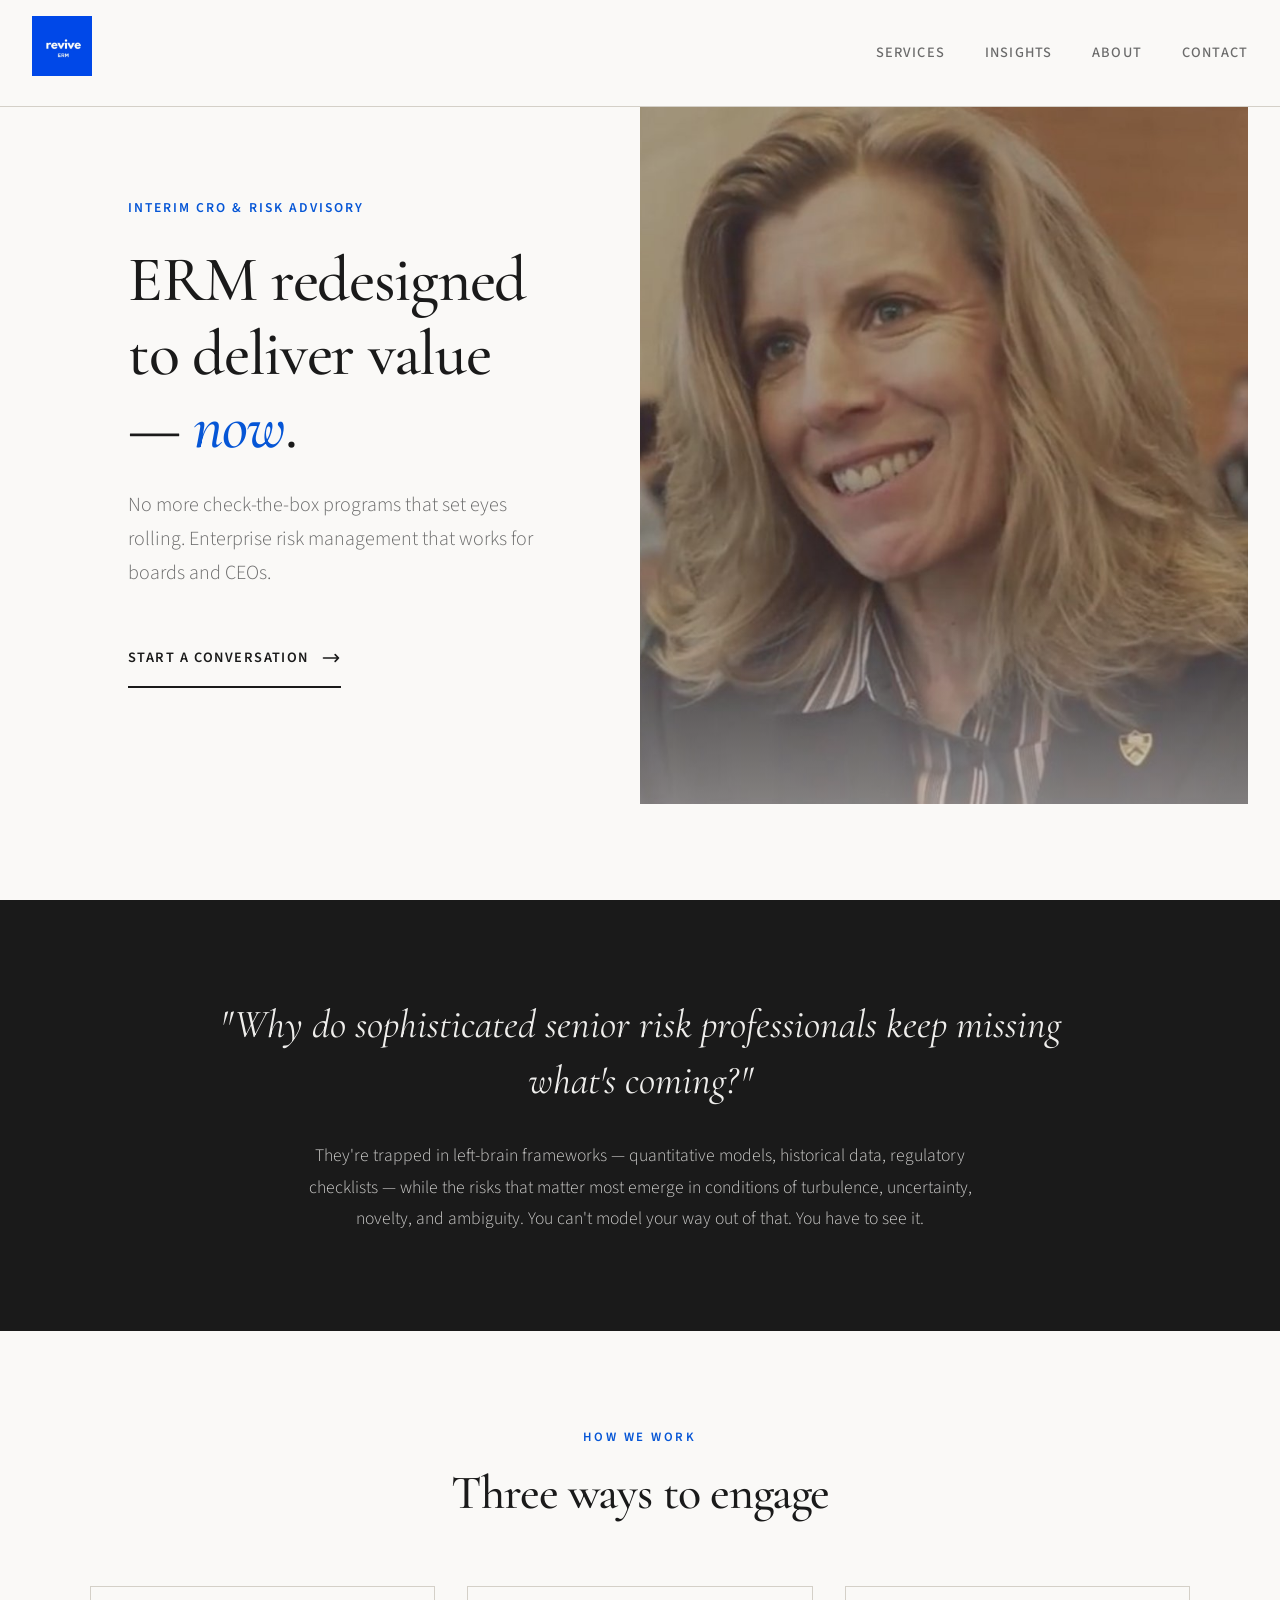
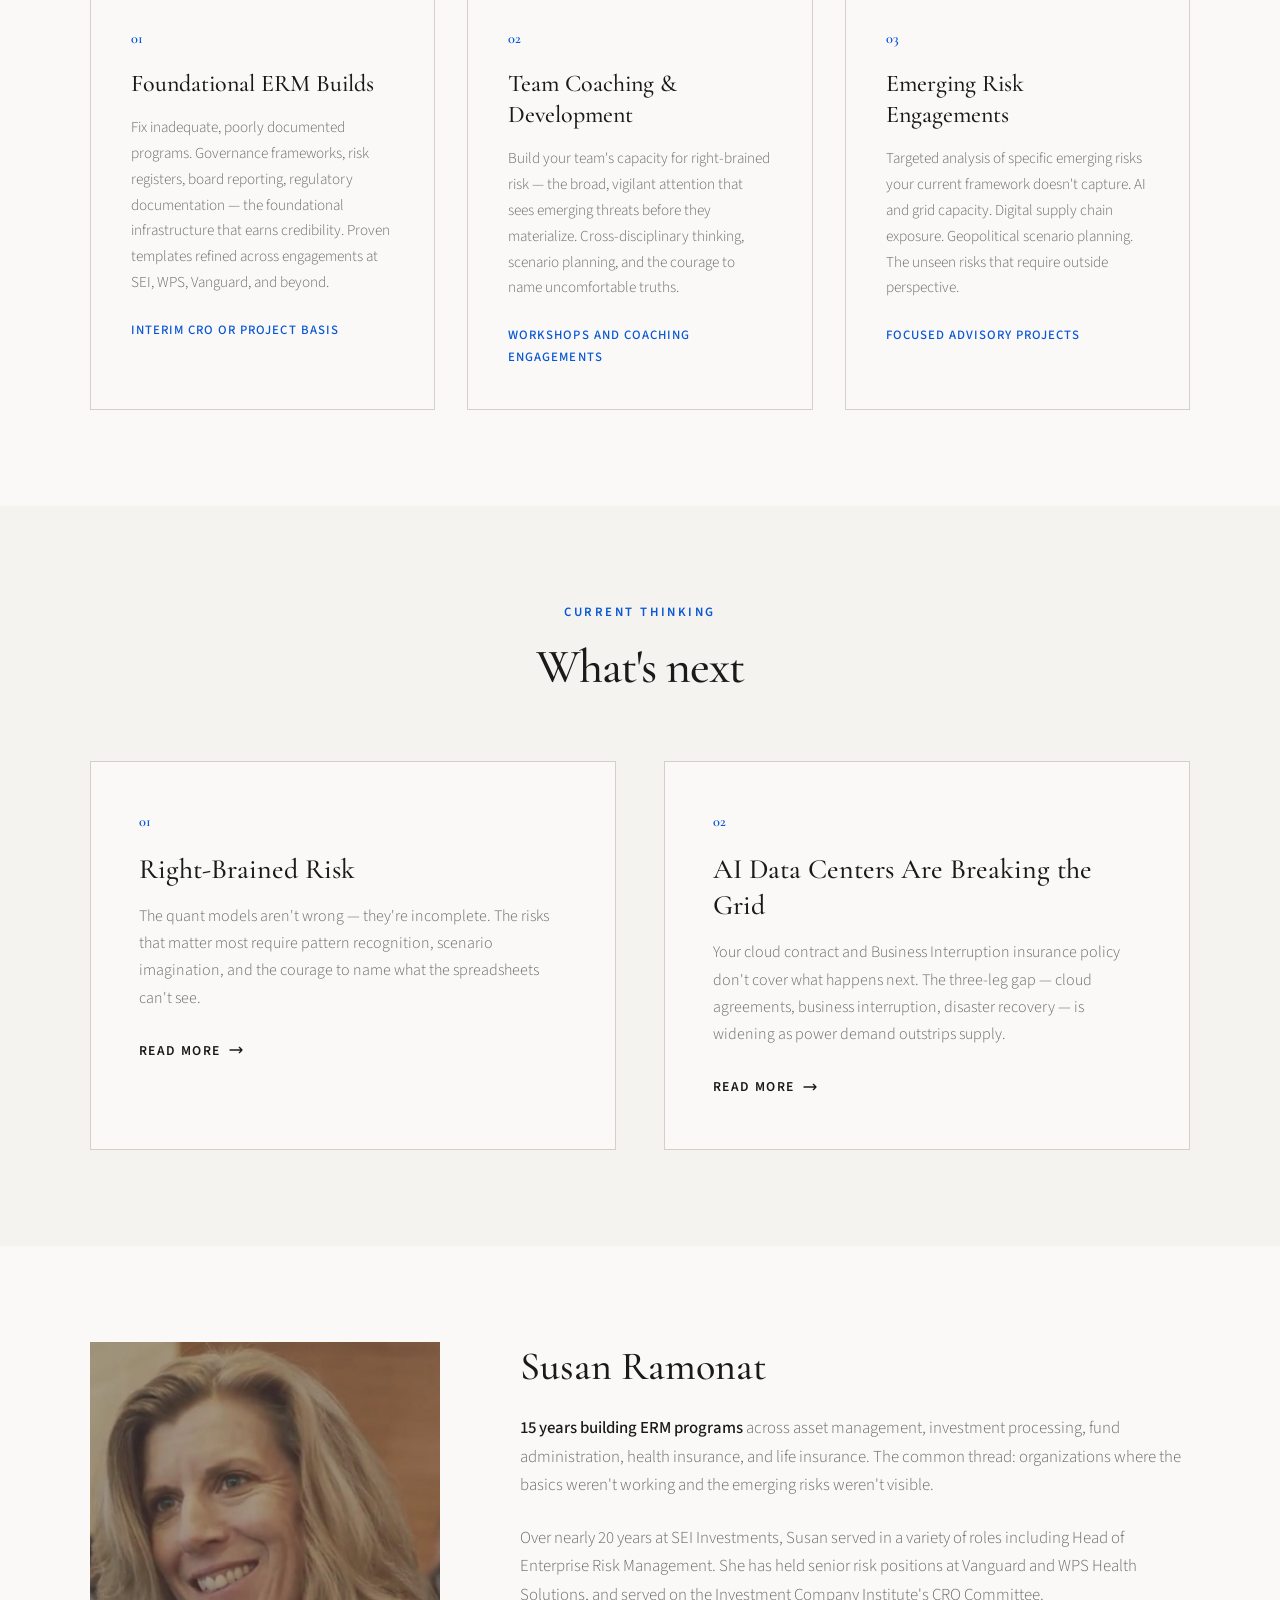
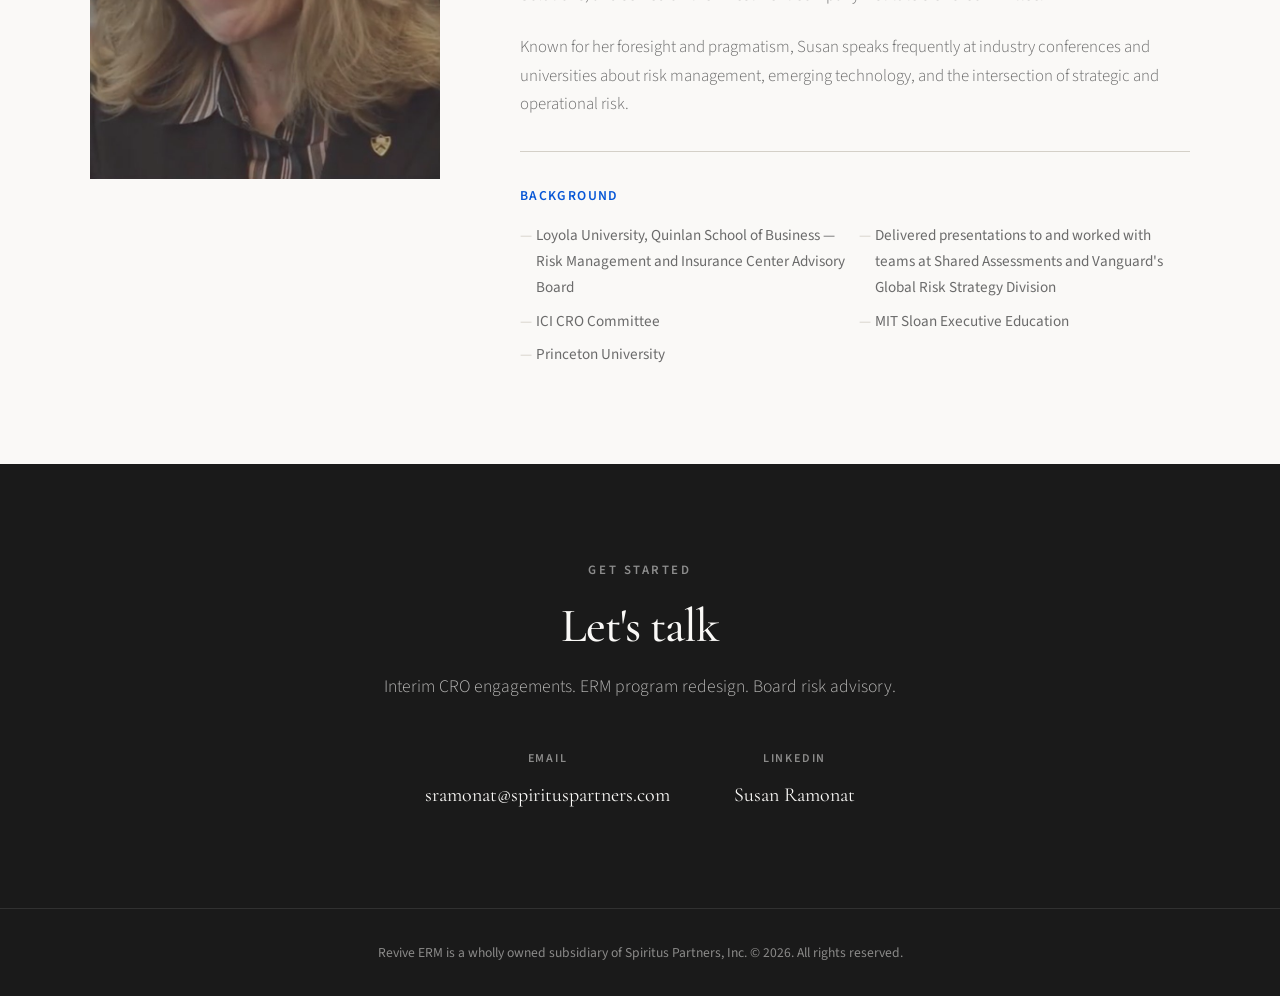
==== index.html @ 24451476 "Add files via upload" ====
<!DOCTYPE html>
<html lang="en">
<head>
    <meta charset="UTF-8">
    <meta name="viewport" content="width=device-width, initial-scale=1.0">
    <title>Revive ERM | Susan Ramonat | Interim CRO & Risk Advisory</title>
    <meta name="description" content="Interim Chief Risk Officer services. Redesign and revive ERM programs that deliver value to boards and CEOs. Susan Ramonat - Princeton, SEI Investments, Vanguard.">
    <link rel="preconnect" href="https://fonts.googleapis.com">
    <link rel="preconnect" href="https://fonts.gstatic.com" crossorigin>
    <link href="https://fonts.googleapis.com/css2?family=Cormorant+Garamond:wght@400;500;600;700&family=Source+Sans+3:wght@300;400;500;600&display=swap" rel="stylesheet">
    <style>
        :root {
            --color-ink: #1a1a1a;
            --color-paper: #faf9f7;
            --color-accent: #0656d6;
            --color-muted: #6b6b6b;
            --color-rule: #d4d0c8;
            --font-display: 'Cormorant Garamond', Georgia, serif;
            --font-body: 'Source Sans 3', system-ui, sans-serif;
        }

        * {
            margin: 0;
            padding: 0;
            box-sizing: border-box;
        }

        html {
            scroll-behavior: smooth;
        }

        body {
            font-family: var(--font-body);
            font-size: 17px;
            line-height: 1.7;
            color: var(--color-ink);
            background: var(--color-paper);
            -webkit-font-smoothing: antialiased;
        }

        /* Navigation */
        nav {
            position: fixed;
            top: 0;
            left: 0;
            right: 0;
            z-index: 1000;
            background: var(--color-paper);
            border-bottom: 1px solid var(--color-rule);
            padding: 1rem 2rem;
            display: flex;
            justify-content: space-between;
            align-items: center;
            transition: box-shadow 0.3s ease;
        }

        nav.scrolled {
            box-shadow: 0 2px 20px rgba(0,0,0,0.06);
        }

        .nav-brand {
            font-family: var(--font-display);
            font-size: 1.5rem;
            font-weight: 600;
            color: var(--color-ink);
            text-decoration: none;
            letter-spacing: -0.02em;
        }

        .nav-logo {
            height: 60px;
            width: auto;
        }

        .nav-links {
            display: flex;
            gap: 2.5rem;
            list-style: none;
        }

        .nav-links a {
            font-size: 0.9rem;
            font-weight: 500;
            color: var(--color-muted);
            text-decoration: none;
            text-transform: uppercase;
            letter-spacing: 0.08em;
            transition: color 0.2s ease;
        }

        .nav-links a:hover {
            color: var(--color-accent);
        }

        .nav-toggle {
            display: none;
            flex-direction: column;
            gap: 5px;
            cursor: pointer;
            padding: 5px;
        }

        .nav-toggle span {
            width: 24px;
            height: 2px;
            background: var(--color-ink);
            transition: all 0.3s ease;
        }

        /* Hero Section */
        .hero {
            min-height: 100vh;
            display: grid;
            grid-template-columns: 1fr 1fr;
            padding-top: 80px;
        }

        .hero-content {
            display: flex;
            flex-direction: column;
            justify-content: center;
            padding: 4rem 6rem;
        }

        .hero-eyebrow {
            font-size: 0.85rem;
            font-weight: 600;
            text-transform: uppercase;
            letter-spacing: 0.15em;
            color: var(--color-accent);
            margin-bottom: 1.5rem;
        }

        .hero-title {
            font-family: var(--font-display);
            font-size: clamp(2.5rem, 5vw, 4rem);
            font-weight: 500;
            line-height: 1.15;
            color: var(--color-ink);
            margin-bottom: 1.5rem;
            letter-spacing: -0.02em;
        }

        .hero-title em {
            font-style: italic;
            color: var(--color-accent);
        }

        .hero-subtitle {
            font-size: 1.25rem;
            font-weight: 300;
            color: var(--color-muted);
            margin-bottom: 2.5rem;
            max-width: 480px;
        }

        .hero-cta {
            display: inline-flex;
            align-items: center;
            gap: 0.75rem;
            font-size: 0.9rem;
            font-weight: 600;
            text-transform: uppercase;
            letter-spacing: 0.1em;
            color: var(--color-ink);
            text-decoration: none;
            padding: 1rem 0;
            border-bottom: 2px solid var(--color-ink);
            transition: all 0.3s ease;
            width: fit-content;
        }

        .hero-cta:hover {
            color: var(--color-accent);
            border-color: var(--color-accent);
            gap: 1rem;
        }

        .hero-cta svg {
            width: 20px;
            height: 20px;
        }

        .hero-image {
            position: relative;
            background: linear-gradient(135deg, #e8e4dd 0%, #d4cfc5 100%);
            overflow: hidden;
        }

        .hero-image img {
            width: 100%;
            height: 100%;
            object-fit: cover;
            object-position: center top;
            filter: grayscale(15%);
        }

        .hero-image::after {
            content: '';
            position: absolute;
            bottom: 0;
            left: 0;
            right: 0;
            height: 30%;
            background: linear-gradient(to top, rgba(250,249,247,0.4), transparent);
        }

        /* Section Styles */
        section {
            padding: 6rem 2rem;
        }

        .container {
            max-width: 1100px;
            margin: 0 auto;
        }

        .section-header {
            text-align: center;
            margin-bottom: 4rem;
        }

        .section-eyebrow {
            font-size: 0.8rem;
            font-weight: 600;
            text-transform: uppercase;
            letter-spacing: 0.2em;
            color: var(--color-accent);
            margin-bottom: 1rem;
        }

        .section-title {
            font-family: var(--font-display);
            font-size: clamp(2rem, 4vw, 3rem);
            font-weight: 500;
            line-height: 1.2;
            letter-spacing: -0.02em;
        }

        /* Provocation Section */
        .provocation {
            background: var(--color-ink);
            color: var(--color-paper);
        }

        .provocation-content {
            max-width: 900px;
            margin: 0 auto;
            text-align: center;
        }

        .provocation-question {
            font-family: var(--font-display);
            font-size: clamp(1.75rem, 3.5vw, 2.5rem);
            font-weight: 400;
            font-style: italic;
            line-height: 1.4;
            margin-bottom: 2rem;
            opacity: 0.95;
        }

        .provocation-answer {
            font-size: 1.1rem;
            font-weight: 300;
            line-height: 1.8;
            opacity: 0.8;
            max-width: 700px;
            margin: 0 auto;
        }

        /* Credentials Section */
        .credentials {
            background: var(--color-paper);
        }

        .credentials-grid {
            display: grid;
            grid-template-columns: repeat(3, 1fr);
            gap: 3rem;
            margin-top: 3rem;
        }

        .credential-item {
            text-align: center;
            padding: 2rem;
        }

        .credential-number {
            font-family: var(--font-display);
            font-size: 3.5rem;
            font-weight: 600;
            color: var(--color-accent);
            line-height: 1;
            margin-bottom: 0.5rem;
        }

        .credential-label {
            font-size: 0.85rem;
            font-weight: 500;
            text-transform: uppercase;
            letter-spacing: 0.1em;
            color: var(--color-muted);
        }

        .credentials-narrative {
            margin-top: 4rem;
            padding-top: 3rem;
            border-top: 1px solid var(--color-rule);
            display: grid;
            grid-template-columns: 1fr 2fr;
            gap: 4rem;
            align-items: start;
        }

        .credentials-headline {
            font-family: var(--font-display);
            font-size: 1.75rem;
            font-weight: 500;
            line-height: 1.3;
        }

        .credentials-text {
            font-size: 1.05rem;
            font-weight: 300;
            color: var(--color-muted);
        }

        .credentials-text strong {
            color: var(--color-ink);
            font-weight: 500;
        }

        .credentials-logos {
            display: flex;
            gap: 3rem;
            align-items: center;
            justify-content: center;
            margin-top: 4rem;
            padding-top: 3rem;
            border-top: 1px solid var(--color-rule);
            flex-wrap: wrap;
        }

        .credential-logo {
            font-family: var(--font-display);
            font-size: 1.1rem;
            font-weight: 500;
            color: var(--color-muted);
            letter-spacing: 0.02em;
        }

        /* Services Section */
        .services {
            background: var(--color-paper);
        }

        .services-grid {
            display: grid;
            grid-template-columns: repeat(3, 1fr);
            gap: 2rem;
            margin-top: 3rem;
        }

        .service-card {
            padding: 2.5rem;
            border: 1px solid var(--color-rule);
            background: var(--color-paper);
        }

        .service-number {
            font-family: var(--font-display);
            font-size: 0.9rem;
            font-weight: 600;
            color: var(--color-accent);
            margin-bottom: 1rem;
        }

        .service-title {
            font-family: var(--font-display);
            font-size: 1.5rem;
            font-weight: 500;
            line-height: 1.3;
            margin-bottom: 1rem;
        }

        .service-description {
            font-size: 0.95rem;
            font-weight: 300;
            color: var(--color-muted);
            line-height: 1.7;
            margin-bottom: 1.5rem;
        }

        .service-format {
            font-size: 0.8rem;
            font-weight: 500;
            text-transform: uppercase;
            letter-spacing: 0.08em;
            color: var(--color-accent);
        }

        /* Topics Section */
        .topics {
            background: #f5f3ef;
        }

        .topics-grid {
            display: grid;
            grid-template-columns: 1fr 1fr;
            gap: 3rem;
            margin-top: 3rem;
        }

        .topic-card {
            background: var(--color-paper);
            padding: 3rem;
            border: 1px solid var(--color-rule);
            transition: all 0.3s ease;
            text-decoration: none;
            color: inherit;
            display: block;
        }

        .topic-card:hover {
            border-color: var(--color-accent);
            transform: translateY(-4px);
            box-shadow: 0 12px 40px rgba(0,0,0,0.08);
        }

        .topic-number {
            font-family: var(--font-display);
            font-size: 0.9rem;
            font-weight: 600;
            color: var(--color-accent);
            margin-bottom: 1rem;
        }

        .topic-title {
            font-family: var(--font-display);
            font-size: 1.75rem;
            font-weight: 500;
            line-height: 1.3;
            margin-bottom: 1rem;
        }

        .topic-excerpt {
            font-size: 1rem;
            font-weight: 300;
            color: var(--color-muted);
            line-height: 1.7;
            margin-bottom: 1.5rem;
        }

        .topic-link {
            font-size: 0.85rem;
            font-weight: 600;
            text-transform: uppercase;
            letter-spacing: 0.1em;
            color: var(--color-ink);
            display: inline-flex;
            align-items: center;
            gap: 0.5rem;
        }

        .topic-card:hover .topic-link {
            color: var(--color-accent);
            gap: 0.75rem;
        }

        /* About Section */
        .about {
            background: var(--color-paper);
        }

        .about-content {
            display: grid;
            grid-template-columns: 350px 1fr;
            gap: 5rem;
            align-items: start;
        }

        .about-image {
            position: relative;
        }

        .about-image img {
            width: 100%;
            aspect-ratio: 4/5;
            object-fit: cover;
            filter: grayscale(20%);
        }

        .about-image::after {
            content: '';
            position: absolute;
            inset: 1rem -1rem -1rem 1rem;
            border: 1px solid var(--color-accent);
            z-index: -1;
        }

        .about-text h2 {
            font-family: var(--font-display);
            font-size: 2.5rem;
            font-weight: 500;
            margin-bottom: 1.5rem;
            line-height: 1.2;
        }

        .about-text p {
            font-size: 1.05rem;
            font-weight: 300;
            color: var(--color-muted);
            margin-bottom: 1.5rem;
        }

        .about-text p strong {
            color: var(--color-ink);
            font-weight: 500;
        }

        .about-credentials {
            margin-top: 2rem;
            padding-top: 2rem;
            border-top: 1px solid var(--color-rule);
        }

        .about-credentials h3 {
            font-size: 0.85rem;
            font-weight: 600;
            text-transform: uppercase;
            letter-spacing: 0.1em;
            color: var(--color-accent);
            margin-bottom: 1rem;
        }

        .about-credentials ul {
            list-style: none;
            display: grid;
            grid-template-columns: 1fr 1fr;
            gap: 0.5rem;
        }

        .about-credentials li {
            font-size: 0.95rem;
            color: var(--color-muted);
            padding-left: 1rem;
            position: relative;
        }

        .about-credentials li::before {
            content: '—';
            position: absolute;
            left: 0;
            color: var(--color-rule);
        }

        /* Contact Section */
        .contact {
            background: var(--color-ink);
            color: var(--color-paper);
            text-align: center;
        }

        .contact .section-eyebrow {
            color: rgba(255,255,255,0.5);
        }

        .contact .section-title {
            color: var(--color-paper);
            margin-bottom: 1rem;
        }

        .contact-subtitle {
            font-size: 1.1rem;
            font-weight: 300;
            opacity: 0.7;
            margin-bottom: 3rem;
        }

        .contact-methods {
            display: flex;
            justify-content: center;
            gap: 4rem;
            flex-wrap: wrap;
        }

        .contact-method {
            text-align: center;
        }

        .contact-method-label {
            font-size: 0.75rem;
            font-weight: 600;
            text-transform: uppercase;
            letter-spacing: 0.15em;
            opacity: 0.5;
            margin-bottom: 0.5rem;
        }

        .contact-method a {
            font-family: var(--font-display);
            font-size: 1.25rem;
            color: var(--color-paper);
            text-decoration: none;
            transition: opacity 0.2s ease;
        }

        .contact-method a:hover {
            opacity: 0.7;
        }

        /* Footer */
        footer {
            background: var(--color-ink);
            color: var(--color-paper);
            padding: 2rem;
            text-align: center;
            border-top: 1px solid rgba(255,255,255,0.1);
        }

        .footer-text {
            font-size: 0.85rem;
            opacity: 0.5;
        }

        .footer-text a {
            color: inherit;
            text-decoration: none;
        }

        /* Mobile Responsive */
        @media (max-width: 1024px) {
            .hero {
                grid-template-columns: 1fr;
            }

            .hero-content {
                padding: 6rem 2rem 4rem;
                order: 2;
            }

            .hero-image {
                height: 50vh;
                order: 1;
            }

            .credentials-grid {
                grid-template-columns: 1fr;
                gap: 2rem;
            }

            .credentials-narrative {
                grid-template-columns: 1fr;
                gap: 2rem;
            }

            .services-grid {
                grid-template-columns: 1fr;
            }

            .topics-grid {
                grid-template-columns: 1fr;
            }

            .about-content {
                grid-template-columns: 1fr;
                gap: 3rem;
            }

            .about-image {
                max-width: 350px;
            }

            .about-credentials ul {
                grid-template-columns: 1fr;
            }
        }

        @media (max-width: 768px) {
            nav {
                padding: 1rem;
            }

            .nav-links {
                position: fixed;
                top: 60px;
                left: 0;
                right: 0;
                background: var(--color-paper);
                flex-direction: column;
                padding: 2rem;
                gap: 1.5rem;
                border-bottom: 1px solid var(--color-rule);
                transform: translateY(-100%);
                opacity: 0;
                pointer-events: none;
                transition: all 0.3s ease;
            }

            .nav-links.active {
                transform: translateY(0);
                opacity: 1;
                pointer-events: all;
            }

            .nav-toggle {
                display: flex;
            }

            .hero-content {
                padding: 5rem 1.5rem 3rem;
            }

            section {
                padding: 4rem 1.5rem;
            }

            .credential-item {
                padding: 1rem;
            }

            .topic-card {
                padding: 2rem;
            }

            .contact-methods {
                flex-direction: column;
                gap: 2rem;
            }
        }

        /* Animations */
        @keyframes fadeInUp {
            from {
                opacity: 0;
                transform: translateY(30px);
            }
            to {
                opacity: 1;
                transform: translateY(0);
            }
        }

        .hero-content > * {
            animation: fadeInUp 0.8s ease forwards;
            opacity: 0;
        }

        .hero-eyebrow { animation-delay: 0.1s; }
        .hero-title { animation-delay: 0.2s; }
        .hero-subtitle { animation-delay: 0.3s; }
        .hero-cta { animation-delay: 0.4s; }
    </style>
</head>
<body>
    <nav id="nav">
        <a href="/" class="nav-brand"><img src="logo.png" alt="Revive ERM" class="nav-logo"></a>
        <ul class="nav-links" id="navLinks">
            <li><a href="#services">Services</a></li>
            <li><a href="#topics">Insights</a></li>
            <li><a href="#about">About</a></li>
            <li><a href="#contact">Contact</a></li>
        </ul>
        <div class="nav-toggle" id="navToggle" onclick="toggleNav()">
            <span></span>
            <span></span>
            <span></span>
        </div>
    </nav>

    <section class="hero">
        <div class="hero-content">
            <p class="hero-eyebrow">Interim CRO & Risk Advisory</p>
            <h1 class="hero-title">ERM redesigned to deliver value — <em>now</em>.</h1>
            <p class="hero-subtitle">No more check-the-box programs that set eyes rolling. Enterprise risk management that works for boards and CEOs.</p>
            <a href="#contact" class="hero-cta">
                Start a conversation
                <svg xmlns="http://www.w3.org/2000/svg" fill="none" viewBox="0 0 24 24" stroke="currentColor" stroke-width="2">
                    <path stroke-linecap="round" stroke-linejoin="round" d="M17 8l4 4m0 0l-4 4m4-4H3" />
                </svg>
            </a>
        </div>
        <div class="hero-image">
            <img src="headshot.png" alt="Susan Ramonat">
        </div>
    </section>

    <section class="provocation" id="provocation">
        <div class="container">
            <div class="provocation-content">
                <p class="provocation-question">"Why do sophisticated senior risk professionals keep missing what's coming?"</p>
                <p class="provocation-answer">They're trapped in left-brain frameworks — quantitative models, historical data, regulatory checklists — while the risks that matter most emerge in conditions of turbulence, uncertainty, novelty, and ambiguity. You can't model your way out of that. You have to see it.</p>
            </div>
        </div>
    </section>

    <section class="services" id="services">
        <div class="container">
            <div class="section-header">
                <p class="section-eyebrow">How We Work</p>
                <h2 class="section-title">Three ways to engage</h2>
            </div>
            <div class="services-grid">
                <div class="service-card">
                    <p class="service-number">01</p>
                    <h3 class="service-title">Foundational ERM Builds</h3>
                    <p class="service-description">Fix inadequate, poorly documented programs. Governance frameworks, risk registers, board reporting, regulatory documentation — the foundational infrastructure that earns credibility. Proven templates refined across engagements at SEI, WPS, Vanguard, and beyond.</p>
                    <p class="service-format">Interim CRO or project basis</p>
                </div>
                <div class="service-card">
                    <p class="service-number">02</p>
                    <h3 class="service-title">Team Coaching & Development</h3>
                    <p class="service-description">Build your team's capacity for right-brained risk — the broad, vigilant attention that sees emerging threats before they materialize. Cross-disciplinary thinking, scenario planning, and the courage to name uncomfortable truths.</p>
                    <p class="service-format">Workshops and coaching engagements</p>
                </div>
                <div class="service-card">
                    <p class="service-number">03</p>
                    <h3 class="service-title">Emerging Risk Engagements</h3>
                    <p class="service-description">Targeted analysis of specific emerging risks your current framework doesn't capture. AI and grid capacity. Digital supply chain exposure. Geopolitical scenario planning. The unseen risks that require outside perspective.</p>
                    <p class="service-format">Focused advisory projects</p>
                </div>
            </div>
        </div>
    </section>

    <section class="topics" id="topics">
        <div class="container">
            <div class="section-header">
                <p class="section-eyebrow">Current Thinking</p>
                <h2 class="section-title">What's next</h2>
            </div>
            <div class="topics-grid">
                <a href="right-brained-risk.html" class="topic-card">
                    <p class="topic-number">01</p>
                    <h3 class="topic-title">Right-Brained Risk</h3>
                    <p class="topic-excerpt">The quant models aren't wrong — they're incomplete. The risks that matter most require pattern recognition, scenario imagination, and the courage to name what the spreadsheets can't see.</p>
                    <span class="topic-link">
                        Read more
                        <svg xmlns="http://www.w3.org/2000/svg" width="16" height="16" fill="none" viewBox="0 0 24 24" stroke="currentColor" stroke-width="2">
                            <path stroke-linecap="round" stroke-linejoin="round" d="M17 8l4 4m0 0l-4 4m4-4H3" />
                        </svg>
                    </span>
                </a>
                <a href="grid-risk.html" class="topic-card">
                    <p class="topic-number">02</p>
                    <h3 class="topic-title">AI Data Centers Are Breaking the Grid</h3>
                    <p class="topic-excerpt">Your cloud contract and Business Interruption insurance policy don't cover what happens next. The three-leg gap — cloud agreements, business interruption, disaster recovery — is widening as power demand outstrips supply.</p>
                    <span class="topic-link">
                        Read more
                        <svg xmlns="http://www.w3.org/2000/svg" width="16" height="16" fill="none" viewBox="0 0 24 24" stroke="currentColor" stroke-width="2">
                            <path stroke-linecap="round" stroke-linejoin="round" d="M17 8l4 4m0 0l-4 4m4-4H3" />
                        </svg>
                    </span>
                </a>
            </div>
        </div>
    </section>

    <section class="about" id="about">
        <div class="container">
            <div class="about-content">
                <div class="about-image">
                    <img src="headshot.png" alt="Susan Ramonat">
                </div>
                <div class="about-text">
                    <h2>Susan Ramonat</h2>
                    <p><strong>15 years building ERM programs</strong> across asset management, investment processing, fund administration, health insurance, and life insurance. The common thread: organizations where the basics weren't working and the emerging risks weren't visible.</p>
                    <p>Over nearly 20 years at SEI Investments, Susan served in a variety of roles including Head of Enterprise Risk Management. She has held senior risk positions at Vanguard and WPS Health Solutions, and served on the Investment Company Institute's CRO Committee.</p>
                    <p>Known for her foresight and pragmatism, Susan speaks frequently at industry conferences and universities about risk management, emerging technology, and the intersection of strategic and operational risk.</p>
                    <div class="about-credentials">
                        <h3>Background</h3>
                        <ul>
                            <li>Loyola University, Quinlan School of Business — Risk Management and Insurance Center Advisory Board</li>
                            <li>Delivered presentations to and worked with teams at Shared Assessments and Vanguard's Global Risk Strategy Division</li>
                            <li>ICI CRO Committee</li>
                            <li>MIT Sloan Executive Education</li>
                            <li>Princeton University</li>
                        </ul>
                    </div>
                </div>
            </div>
        </div>
    </section>

    <section class="contact" id="contact">
        <div class="container">
            <p class="section-eyebrow">Get Started</p>
            <h2 class="section-title">Let's talk</h2>
            <p class="contact-subtitle">Interim CRO engagements. ERM program redesign. Board risk advisory.</p>
            <div class="contact-methods">
                <div class="contact-method">
                    <p class="contact-method-label">Email</p>
                    <a href="mailto:sramonat@spirituspartners.com">sramonat@spirituspartners.com</a>
                </div>
                <div class="contact-method">
                    <p class="contact-method-label">LinkedIn</p>
                    <a href="https://www.linkedin.com/in/susanramonat/" target="_blank" rel="noopener">Susan Ramonat</a>
                </div>
            </div>
        </div>
    </section>

    <footer>
        <p class="footer-text">Revive ERM is a wholly owned subsidiary of <a href="#">Spiritus Partners, Inc.</a> &copy; 2026. All rights reserved.</p>
    </footer>

    <script>
        // Navigation scroll effect
        window.addEventListener('scroll', () => {
            const nav = document.getElementById('nav');
            if (window.scrollY > 50) {
                nav.classList.add('scrolled');
            } else {
                nav.classList.remove('scrolled');
            }
        });

        // Mobile navigation toggle
        function toggleNav() {
            document.getElementById('navLinks').classList.toggle('active');
        }

        // Close mobile nav on link click
        document.querySelectorAll('.nav-links a').forEach(link => {
            link.addEventListener('click', () => {
                document.getElementById('navLinks').classList.remove('active');
            });
        });

        // Smooth scroll for anchor links
        document.querySelectorAll('a[href^="#"]').forEach(anchor => {
            anchor.addEventListener('click', function (e) {
                e.preventDefault();
                const target = document.querySelector(this.getAttribute('href'));
                if (target) {
                    target.scrollIntoView({
                        behavior: 'smooth',
                        block: 'start'
                    });
                }
            });
        });
    </script>
</body>
</html>
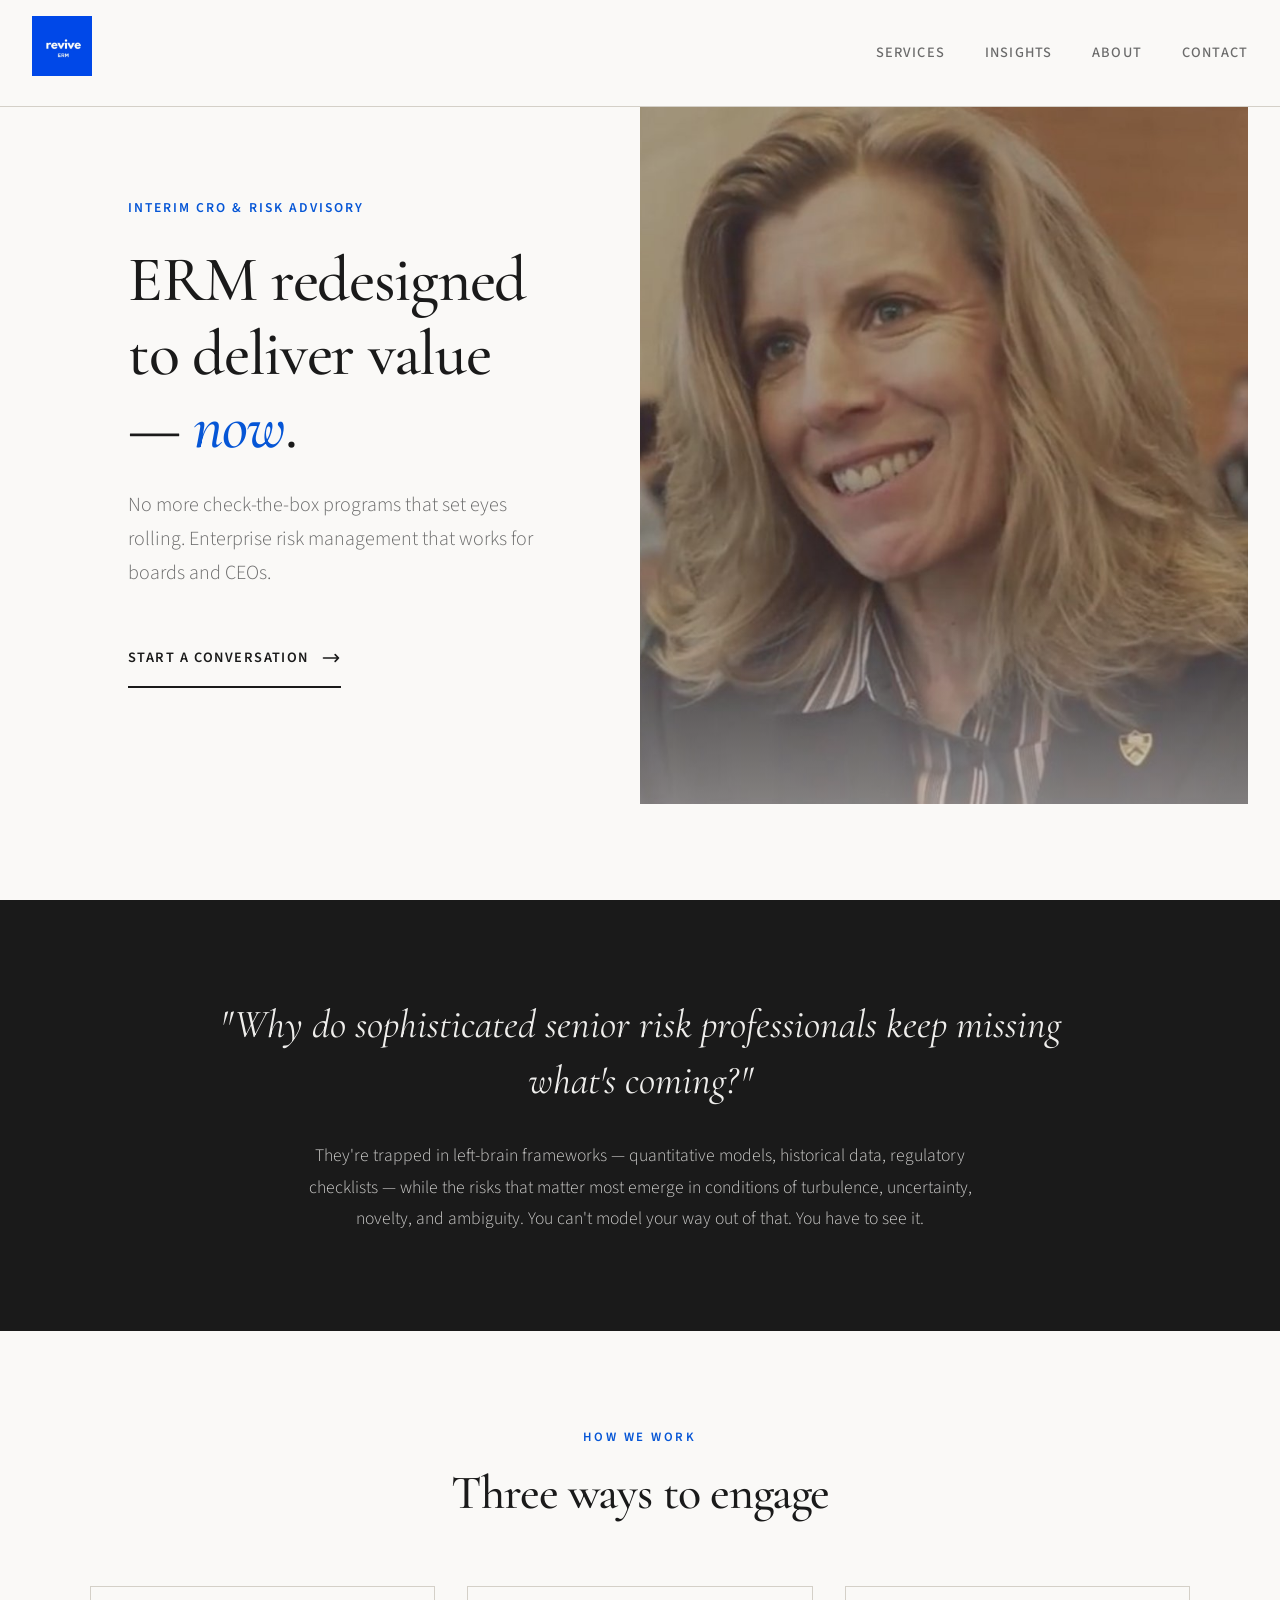
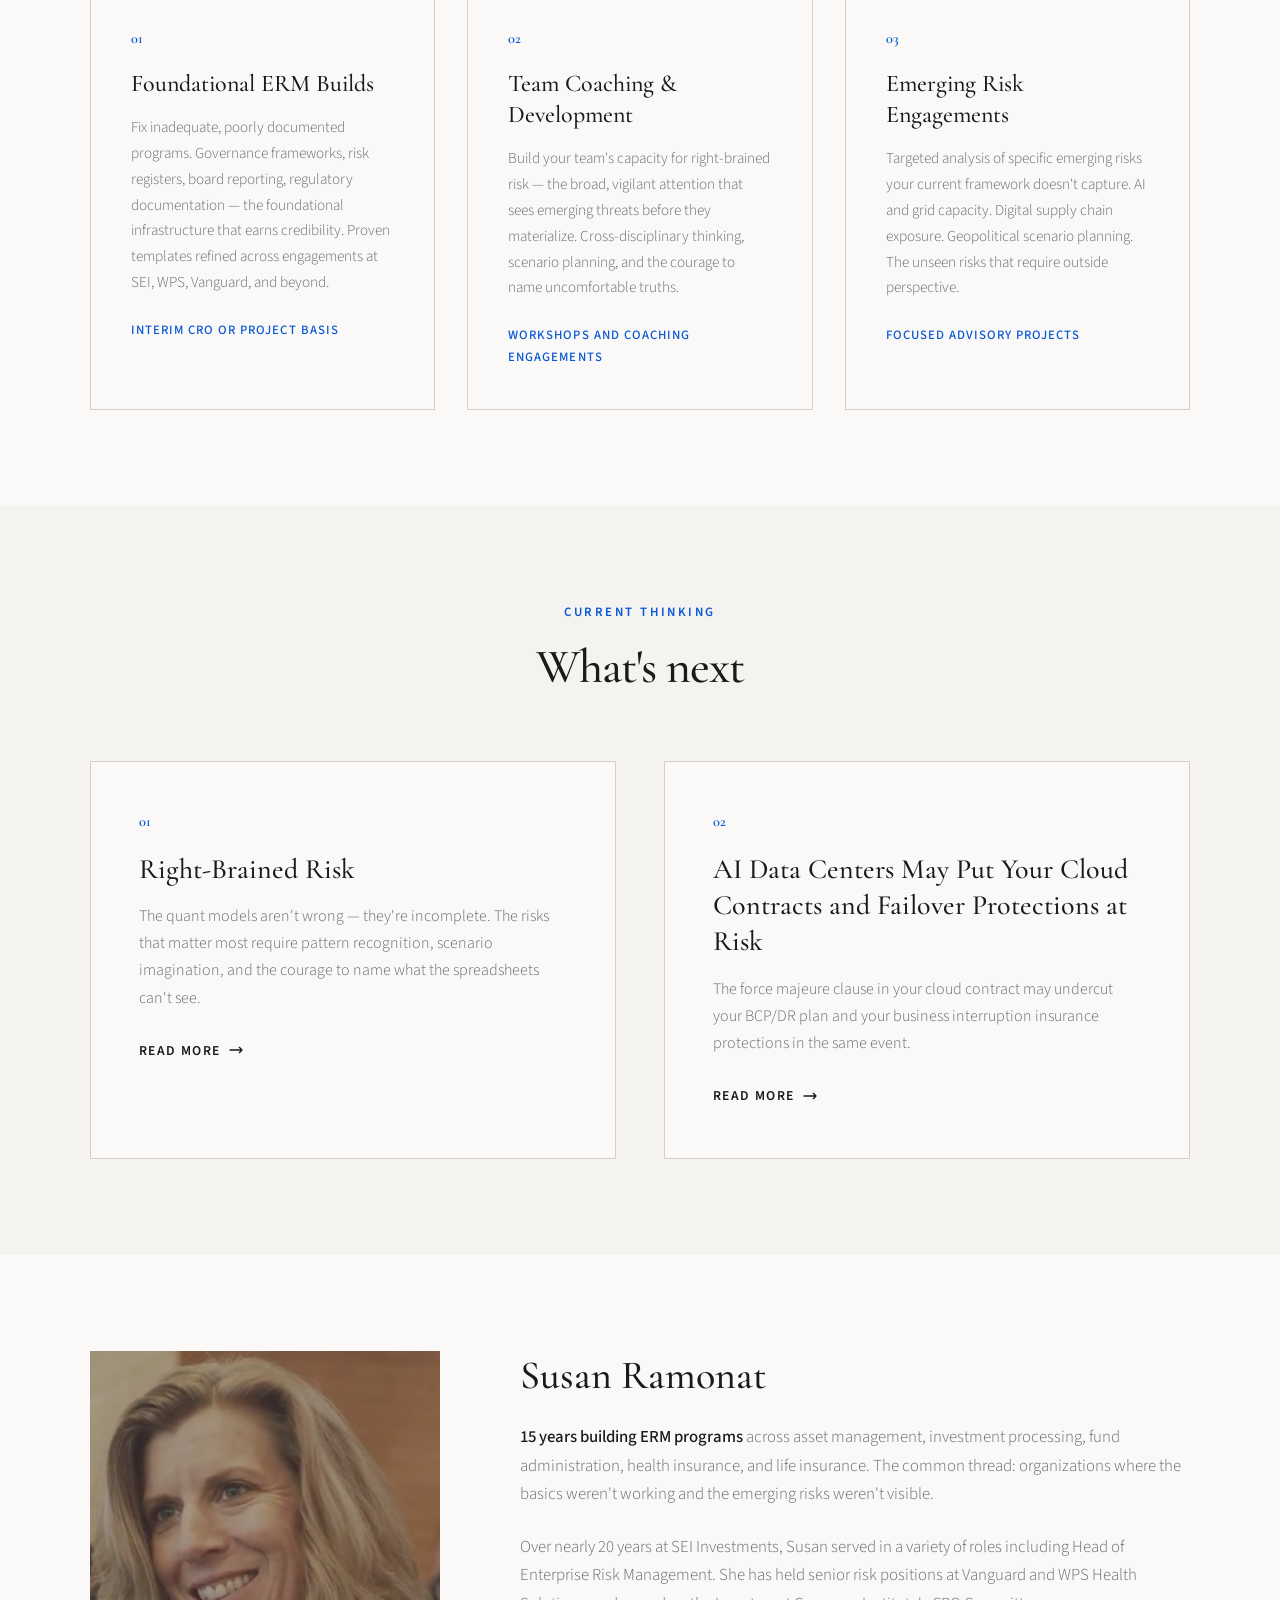
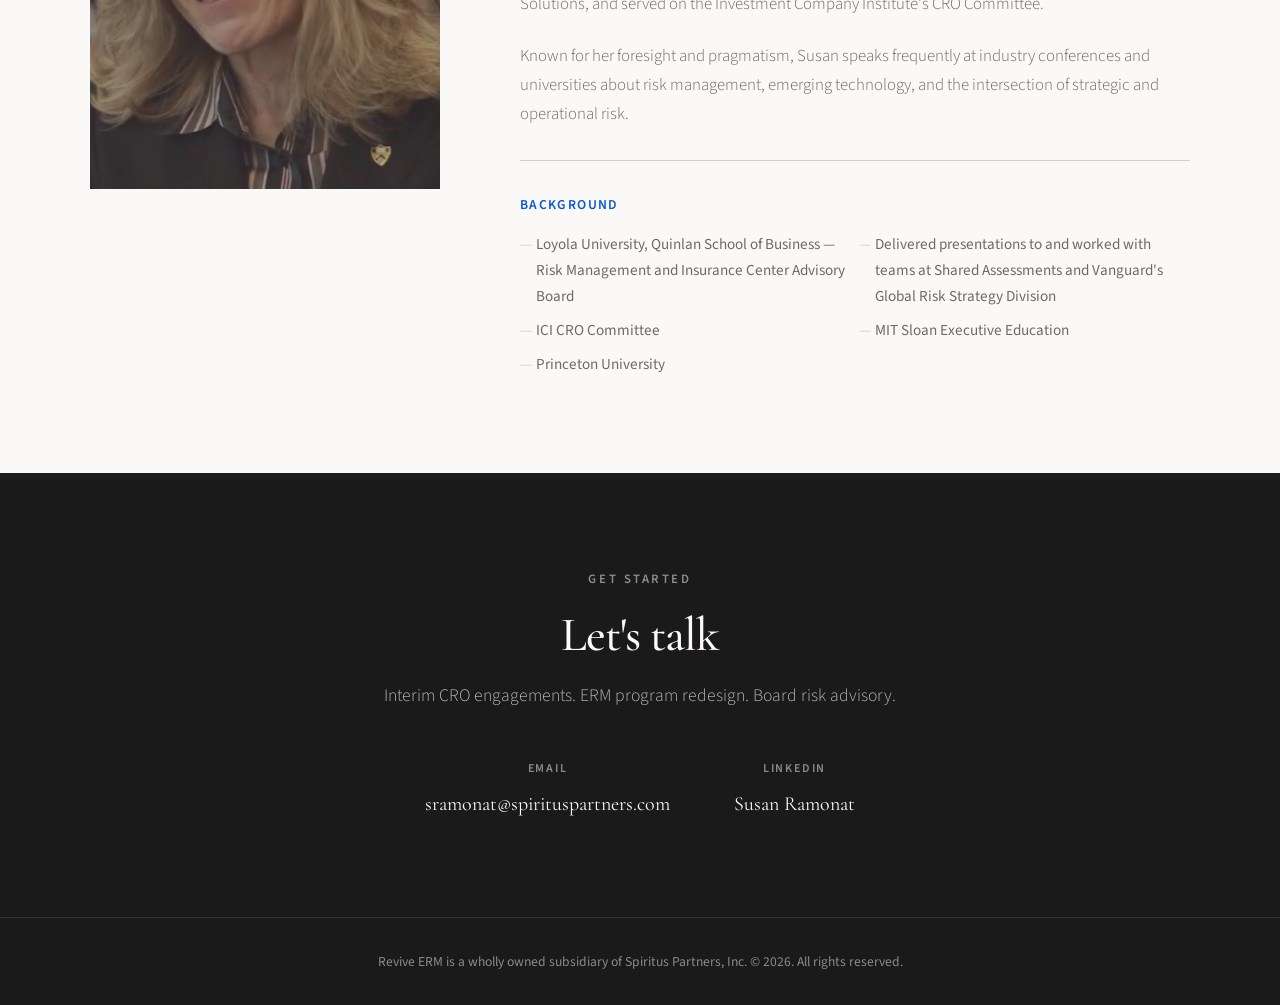
==== commit b219a2c7: "Add files via upload" ====
--- a/index.html
+++ b/index.html
@@ -843,8 +843,8 @@
                 </a>
                 <a href="grid-risk.html" class="topic-card">
                     <p class="topic-number">02</p>
-                    <h3 class="topic-title">AI Data Centers Are Breaking the Grid</h3>
-                    <p class="topic-excerpt">Your cloud contract and Business Interruption insurance policy don't cover what happens next. The three-leg gap — cloud agreements, business interruption, disaster recovery — is widening as power demand outstrips supply.</p>
+                    <h3 class="topic-title">AI Data Centers May Put Your Cloud Contracts and Failover Protections at Risk</h3>
+                    <p class="topic-excerpt">The force majeure clause in your cloud contract may undercut your BCP/DR plan and your business interruption insurance protections in the same event.</p>
                     <span class="topic-link">
                         Read more
                         <svg xmlns="http://www.w3.org/2000/svg" width="16" height="16" fill="none" viewBox="0 0 24 24" stroke="currentColor" stroke-width="2">
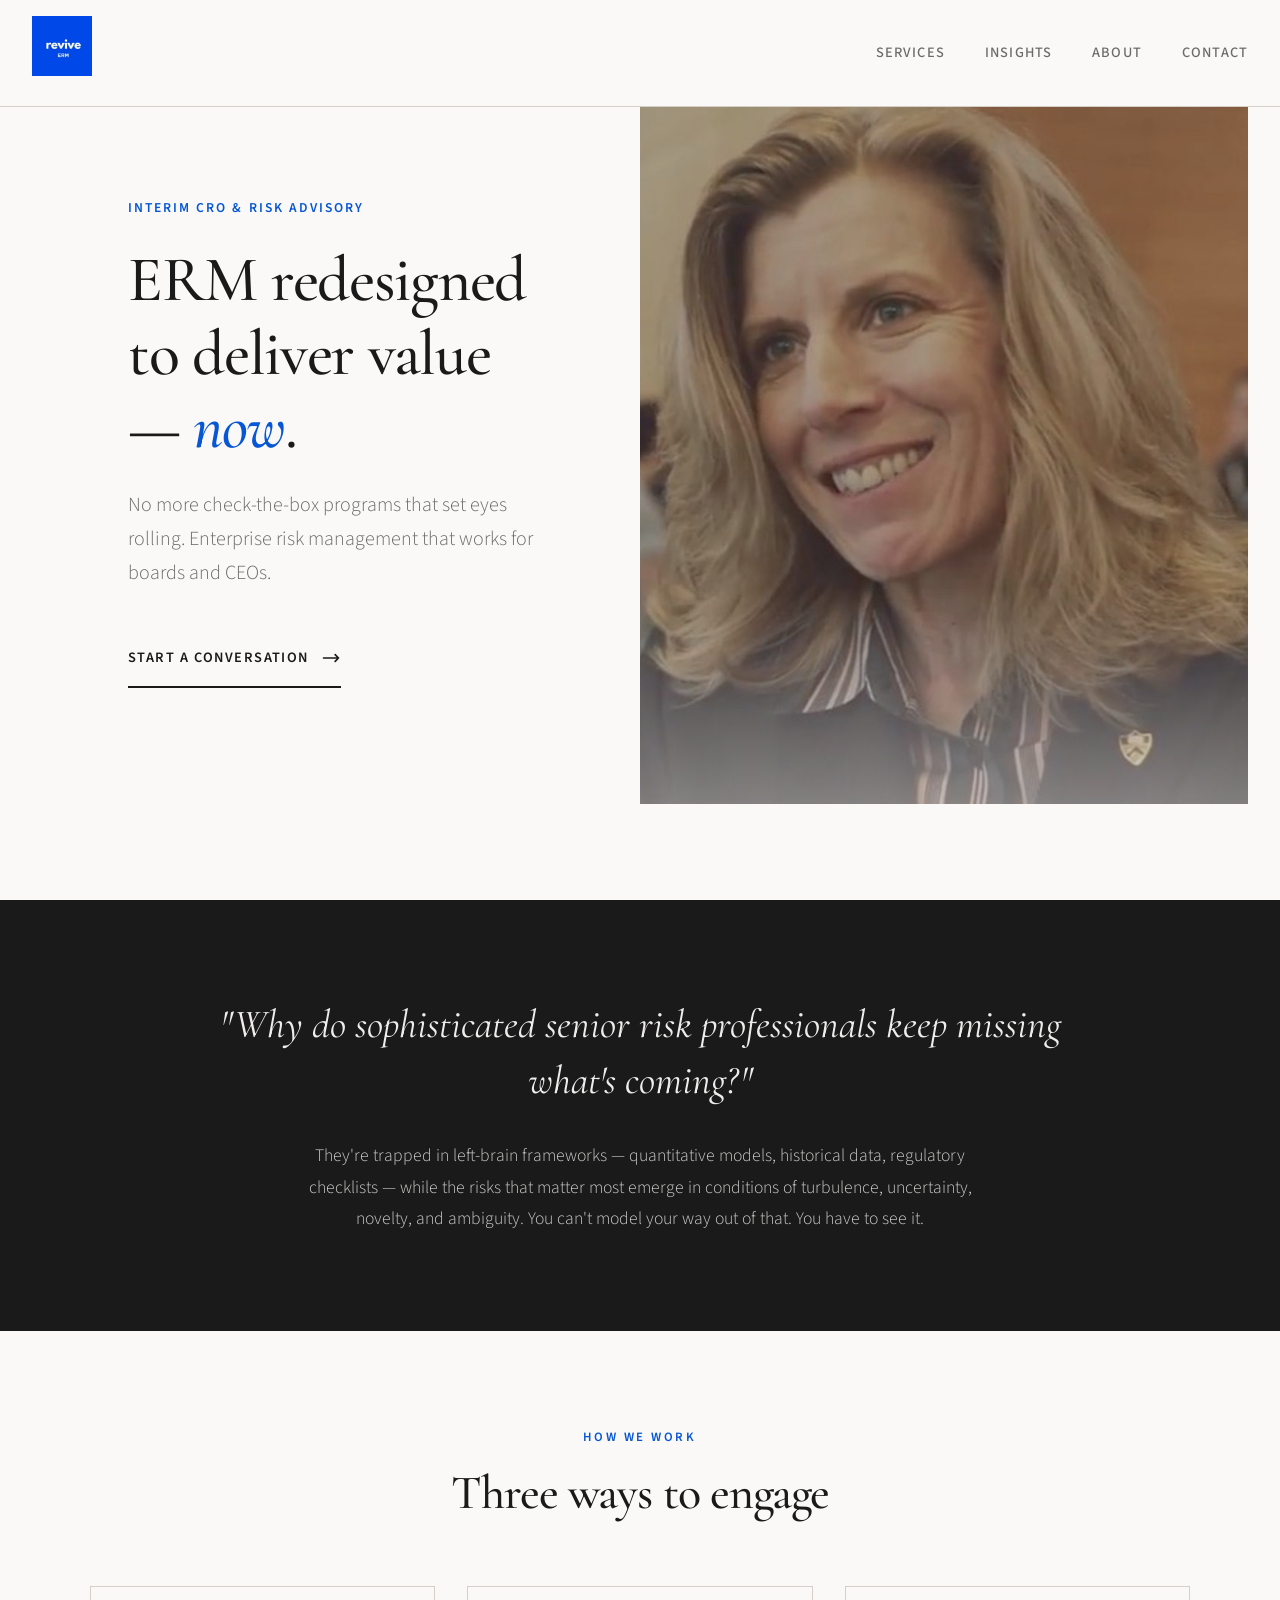
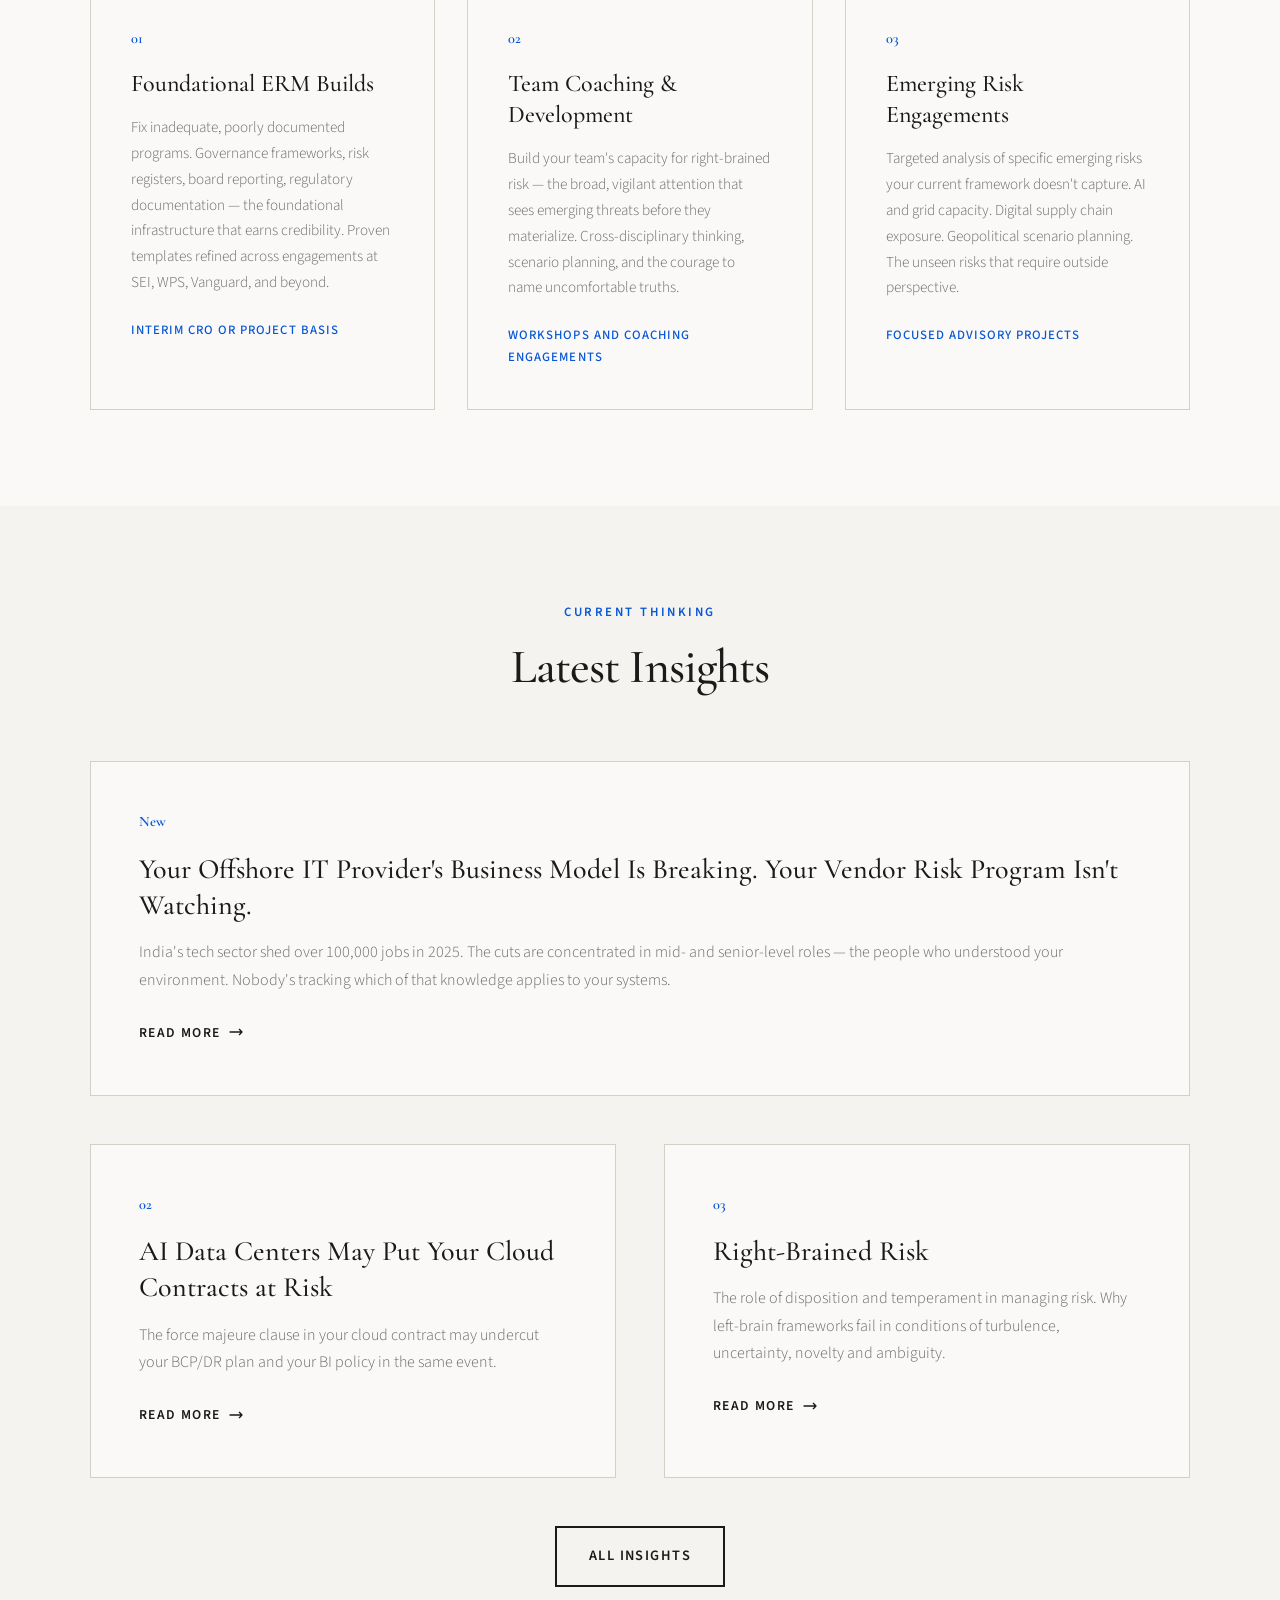
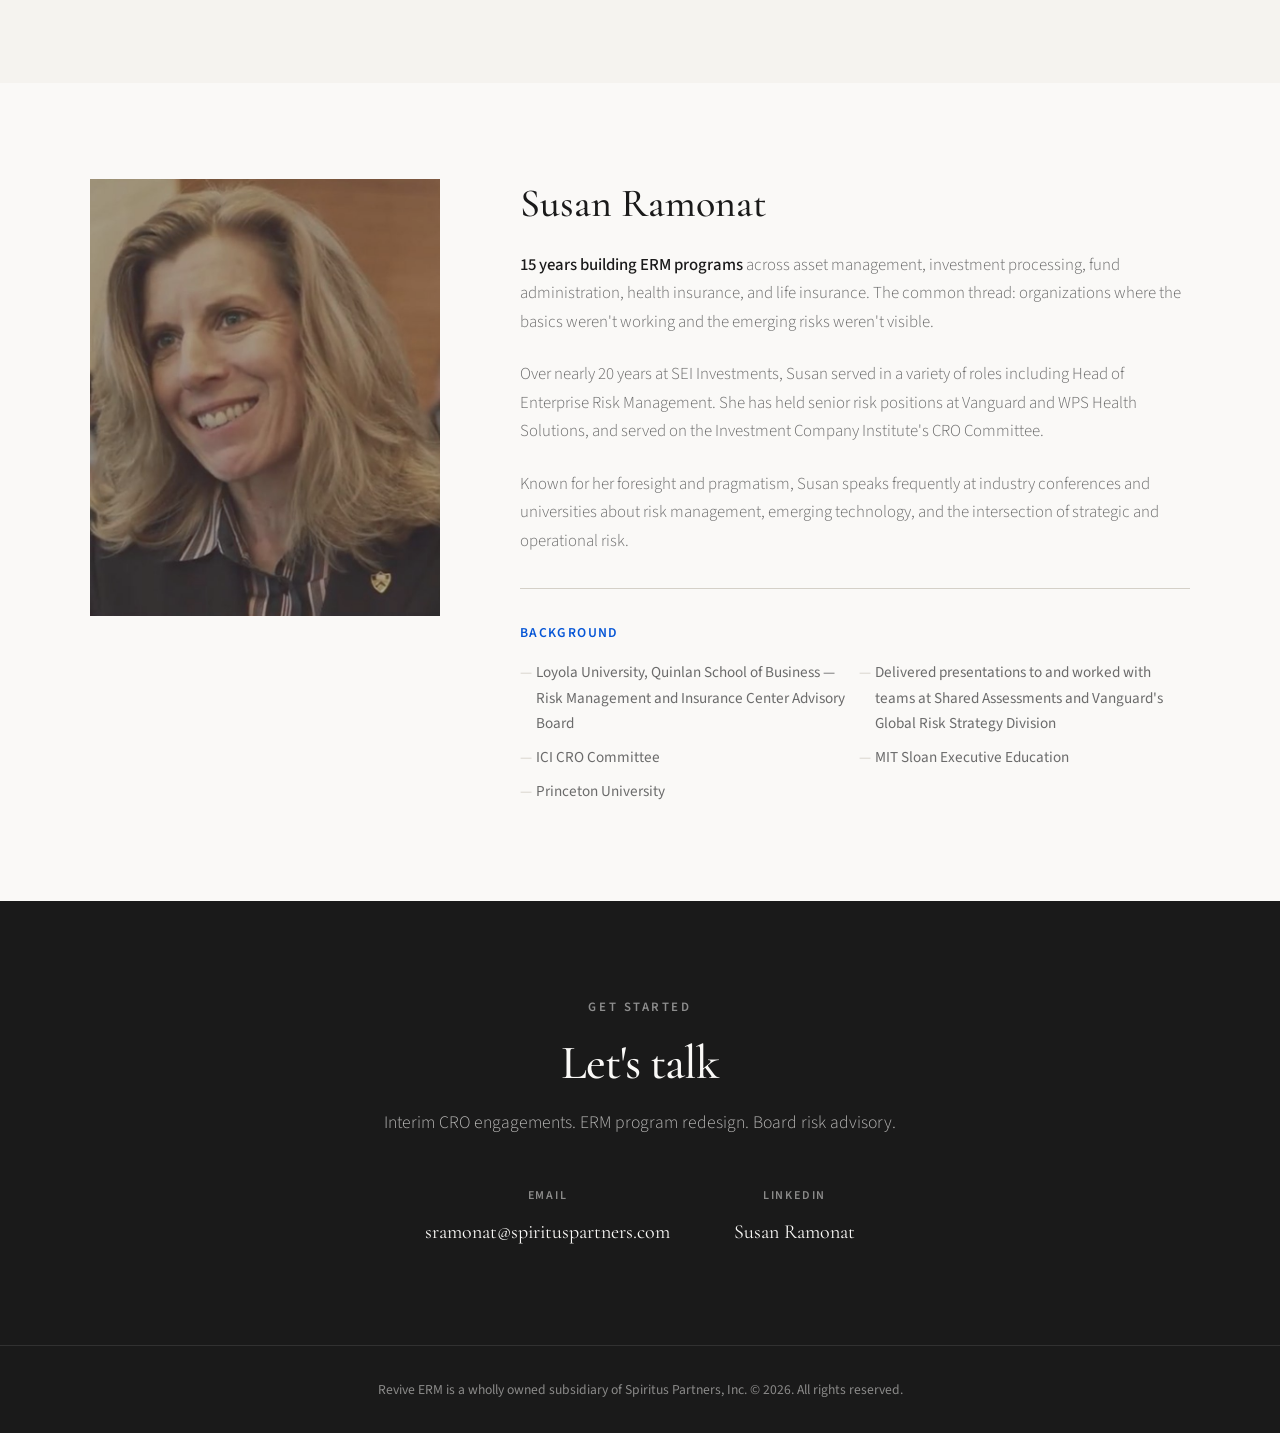
==== commit d05ca96e: "Add files via upload" ====
--- a/index.html
+++ b/index.html
@@ -268,87 +268,6 @@
             margin: 0 auto;
         }
 
-        /* Credentials Section */
-        .credentials {
-            background: var(--color-paper);
-        }
-
-        .credentials-grid {
-            display: grid;
-            grid-template-columns: repeat(3, 1fr);
-            gap: 3rem;
-            margin-top: 3rem;
-        }
-
-        .credential-item {
-            text-align: center;
-            padding: 2rem;
-        }
-
-        .credential-number {
-            font-family: var(--font-display);
-            font-size: 3.5rem;
-            font-weight: 600;
-            color: var(--color-accent);
-            line-height: 1;
-            margin-bottom: 0.5rem;
-        }
-
-        .credential-label {
-            font-size: 0.85rem;
-            font-weight: 500;
-            text-transform: uppercase;
-            letter-spacing: 0.1em;
-            color: var(--color-muted);
-        }
-
-        .credentials-narrative {
-            margin-top: 4rem;
-            padding-top: 3rem;
-            border-top: 1px solid var(--color-rule);
-            display: grid;
-            grid-template-columns: 1fr 2fr;
-            gap: 4rem;
-            align-items: start;
-        }
-
-        .credentials-headline {
-            font-family: var(--font-display);
-            font-size: 1.75rem;
-            font-weight: 500;
-            line-height: 1.3;
-        }
-
-        .credentials-text {
-            font-size: 1.05rem;
-            font-weight: 300;
-            color: var(--color-muted);
-        }
-
-        .credentials-text strong {
-            color: var(--color-ink);
-            font-weight: 500;
-        }
-
-        .credentials-logos {
-            display: flex;
-            gap: 3rem;
-            align-items: center;
-            justify-content: center;
-            margin-top: 4rem;
-            padding-top: 3rem;
-            border-top: 1px solid var(--color-rule);
-            flex-wrap: wrap;
-        }
-
-        .credential-logo {
-            font-family: var(--font-display);
-            font-size: 1.1rem;
-            font-weight: 500;
-            color: var(--color-muted);
-            letter-spacing: 0.02em;
-        }
-
         /* Services Section */
         .services {
             background: var(--color-paper);
@@ -427,6 +346,10 @@
             box-shadow: 0 12px 40px rgba(0,0,0,0.08);
         }
 
+        .topic-card.featured {
+            grid-column: span 2;
+        }
+
         .topic-number {
             font-family: var(--font-display);
             font-size: 0.9rem;
@@ -465,6 +388,29 @@
         .topic-card:hover .topic-link {
             color: var(--color-accent);
             gap: 0.75rem;
+        }
+
+        .topics-footer {
+            text-align: center;
+            margin-top: 3rem;
+        }
+
+        .all-insights-link {
+            font-size: 0.9rem;
+            font-weight: 600;
+            text-transform: uppercase;
+            letter-spacing: 0.1em;
+            color: var(--color-ink);
+            text-decoration: none;
+            padding: 1rem 2rem;
+            border: 2px solid var(--color-ink);
+            display: inline-block;
+            transition: all 0.3s ease;
+        }
+
+        .all-insights-link:hover {
+            background: var(--color-ink);
+            color: var(--color-paper);
         }
 
         /* About Section */
@@ -644,22 +590,16 @@
                 order: 1;
             }
 
-            .credentials-grid {
-                grid-template-columns: 1fr;
-                gap: 2rem;
-            }
-
-            .credentials-narrative {
-                grid-template-columns: 1fr;
-                gap: 2rem;
-            }
-
             .services-grid {
                 grid-template-columns: 1fr;
             }
 
             .topics-grid {
                 grid-template-columns: 1fr;
+            }
+
+            .topic-card.featured {
+                grid-column: span 1;
             }
 
             .about-content {
@@ -715,10 +655,6 @@
                 padding: 4rem 1.5rem;
             }
 
-            .credential-item {
-                padding: 1rem;
-            }
-
             .topic-card {
                 padding: 2rem;
             }
@@ -754,11 +690,11 @@
 </head>
 <body>
     <nav id="nav">
-        <a href="/" class="nav-brand"><img src="logo.png" alt="Revive ERM" class="nav-logo"></a>
+        <a href="index.html" class="nav-brand"><img src="logo.png" alt="Revive ERM" class="nav-logo"></a>
         <ul class="nav-links" id="navLinks">
             <li><a href="#services">Services</a></li>
-            <li><a href="#topics">Insights</a></li>
-            <li><a href="#about">About</a></li>
+            <li><a href="insights.html">Insights</a></li>
+            <li><a href="about.html">About</a></li>
             <li><a href="#contact">Contact</a></li>
         </ul>
         <div class="nav-toggle" id="navToggle" onclick="toggleNav()">
@@ -827,13 +763,13 @@
         <div class="container">
             <div class="section-header">
                 <p class="section-eyebrow">Current Thinking</p>
-                <h2 class="section-title">What's next</h2>
+                <h2 class="section-title">Latest Insights</h2>
             </div>
             <div class="topics-grid">
-                <a href="right-brained-risk.html" class="topic-card">
-                    <p class="topic-number">01</p>
-                    <h3 class="topic-title">Right-Brained Risk</h3>
-                    <p class="topic-excerpt">The quant models aren't wrong — they're incomplete. The risks that matter most require pattern recognition, scenario imagination, and the courage to name what the spreadsheets can't see.</p>
+                <a href="offshore-it-risk.html" class="topic-card featured">
+                    <p class="topic-number">New</p>
+                    <h3 class="topic-title">Your Offshore IT Provider's Business Model Is Breaking. Your Vendor Risk Program Isn't Watching.</h3>
+                    <p class="topic-excerpt">India's tech sector shed over 100,000 jobs in 2025. The cuts are concentrated in mid- and senior-level roles — the people who understood your environment. Nobody's tracking which of that knowledge applies to your systems.</p>
                     <span class="topic-link">
                         Read more
                         <svg xmlns="http://www.w3.org/2000/svg" width="16" height="16" fill="none" viewBox="0 0 24 24" stroke="currentColor" stroke-width="2">
@@ -843,8 +779,8 @@
                 </a>
                 <a href="grid-risk.html" class="topic-card">
                     <p class="topic-number">02</p>
-                    <h3 class="topic-title">AI Data Centers May Put Your Cloud Contracts and Failover Protections at Risk</h3>
-                    <p class="topic-excerpt">The force majeure clause in your cloud contract may undercut your BCP/DR plan and your business interruption insurance protections in the same event.</p>
+                    <h3 class="topic-title">AI Data Centers May Put Your Cloud Contracts at Risk</h3>
+                    <p class="topic-excerpt">The force majeure clause in your cloud contract may undercut your BCP/DR plan and your BI policy in the same event.</p>
                     <span class="topic-link">
                         Read more
                         <svg xmlns="http://www.w3.org/2000/svg" width="16" height="16" fill="none" viewBox="0 0 24 24" stroke="currentColor" stroke-width="2">
@@ -852,6 +788,20 @@
                         </svg>
                     </span>
                 </a>
+                <a href="right-brained-risk.html" class="topic-card">
+                    <p class="topic-number">03</p>
+                    <h3 class="topic-title">Right-Brained Risk</h3>
+                    <p class="topic-excerpt">The role of disposition and temperament in managing risk. Why left-brain frameworks fail in conditions of turbulence, uncertainty, novelty and ambiguity.</p>
+                    <span class="topic-link">
+                        Read more
+                        <svg xmlns="http://www.w3.org/2000/svg" width="16" height="16" fill="none" viewBox="0 0 24 24" stroke="currentColor" stroke-width="2">
+                            <path stroke-linecap="round" stroke-linejoin="round" d="M17 8l4 4m0 0l-4 4m4-4H3" />
+                        </svg>
+                    </span>
+                </a>
+            </div>
+            <div class="topics-footer">
+                <a href="insights.html" class="all-insights-link">All Insights</a>
             </div>
         </div>
     </section>
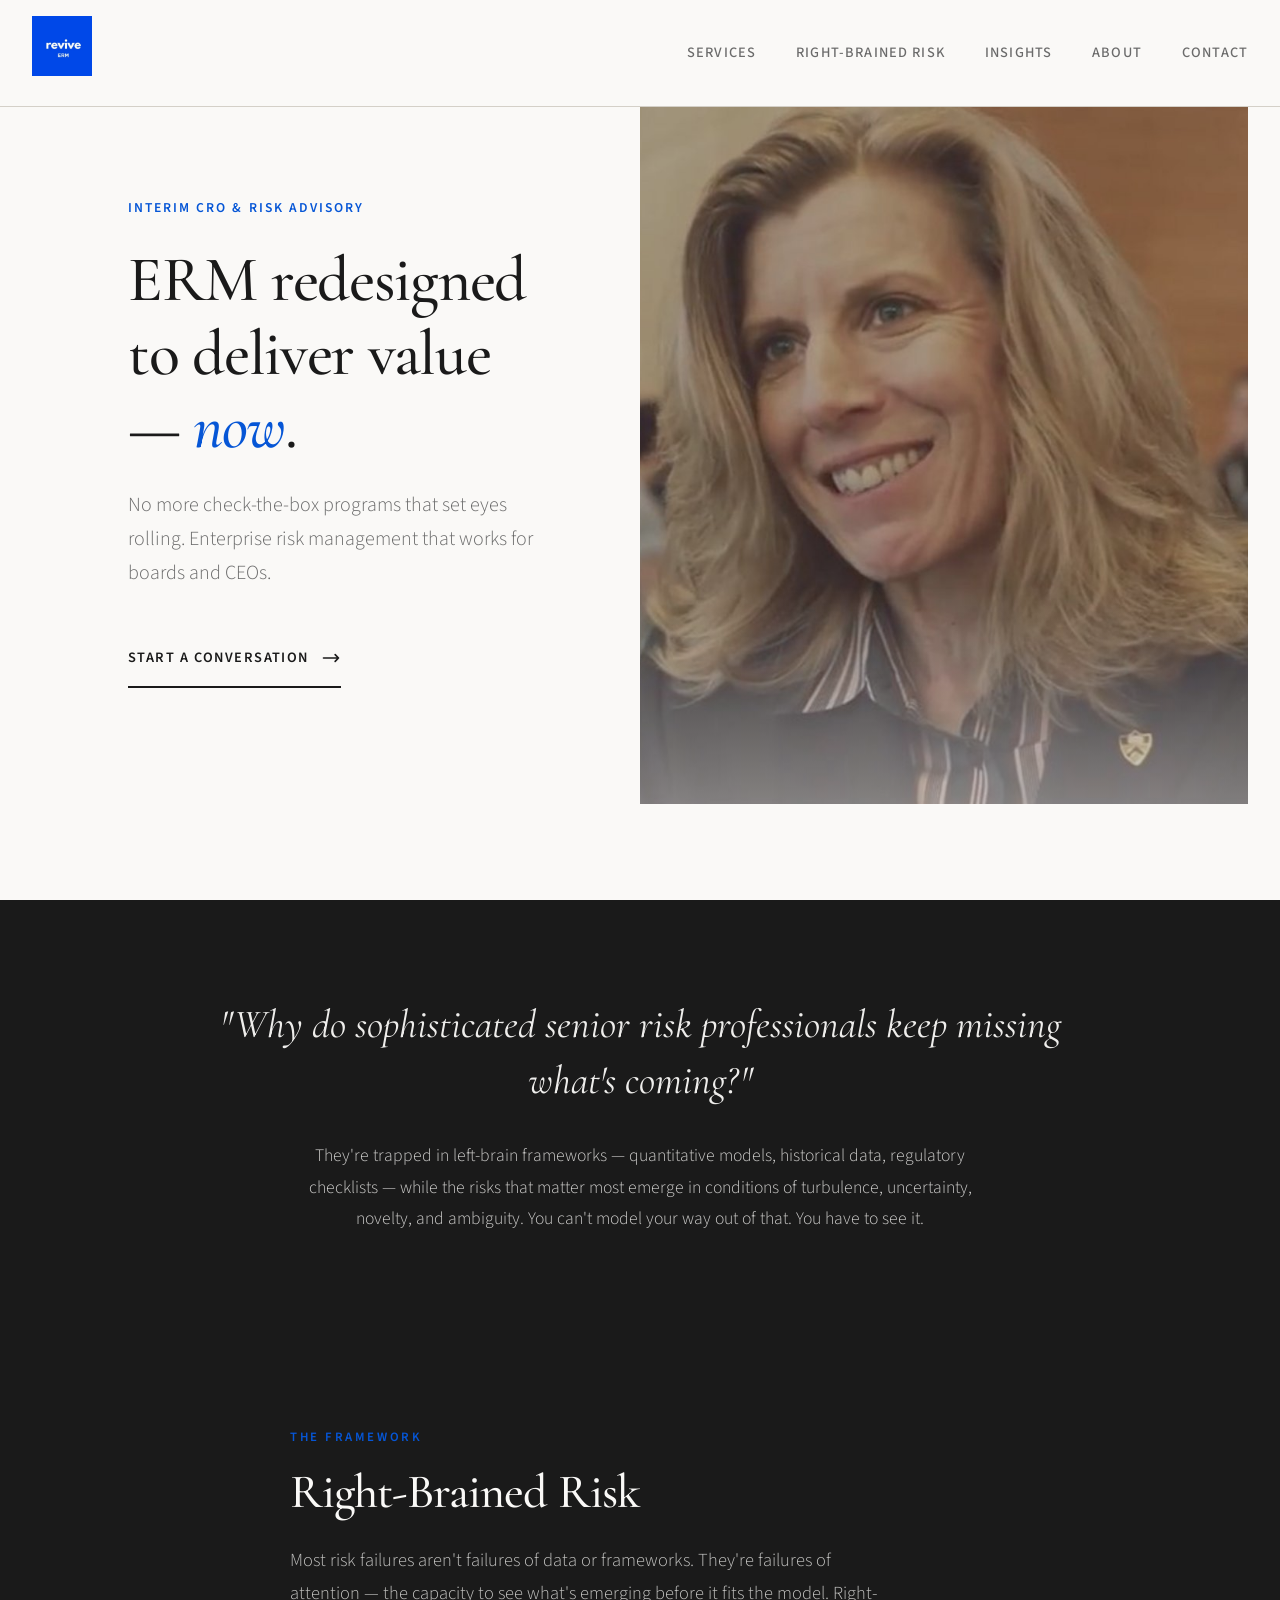
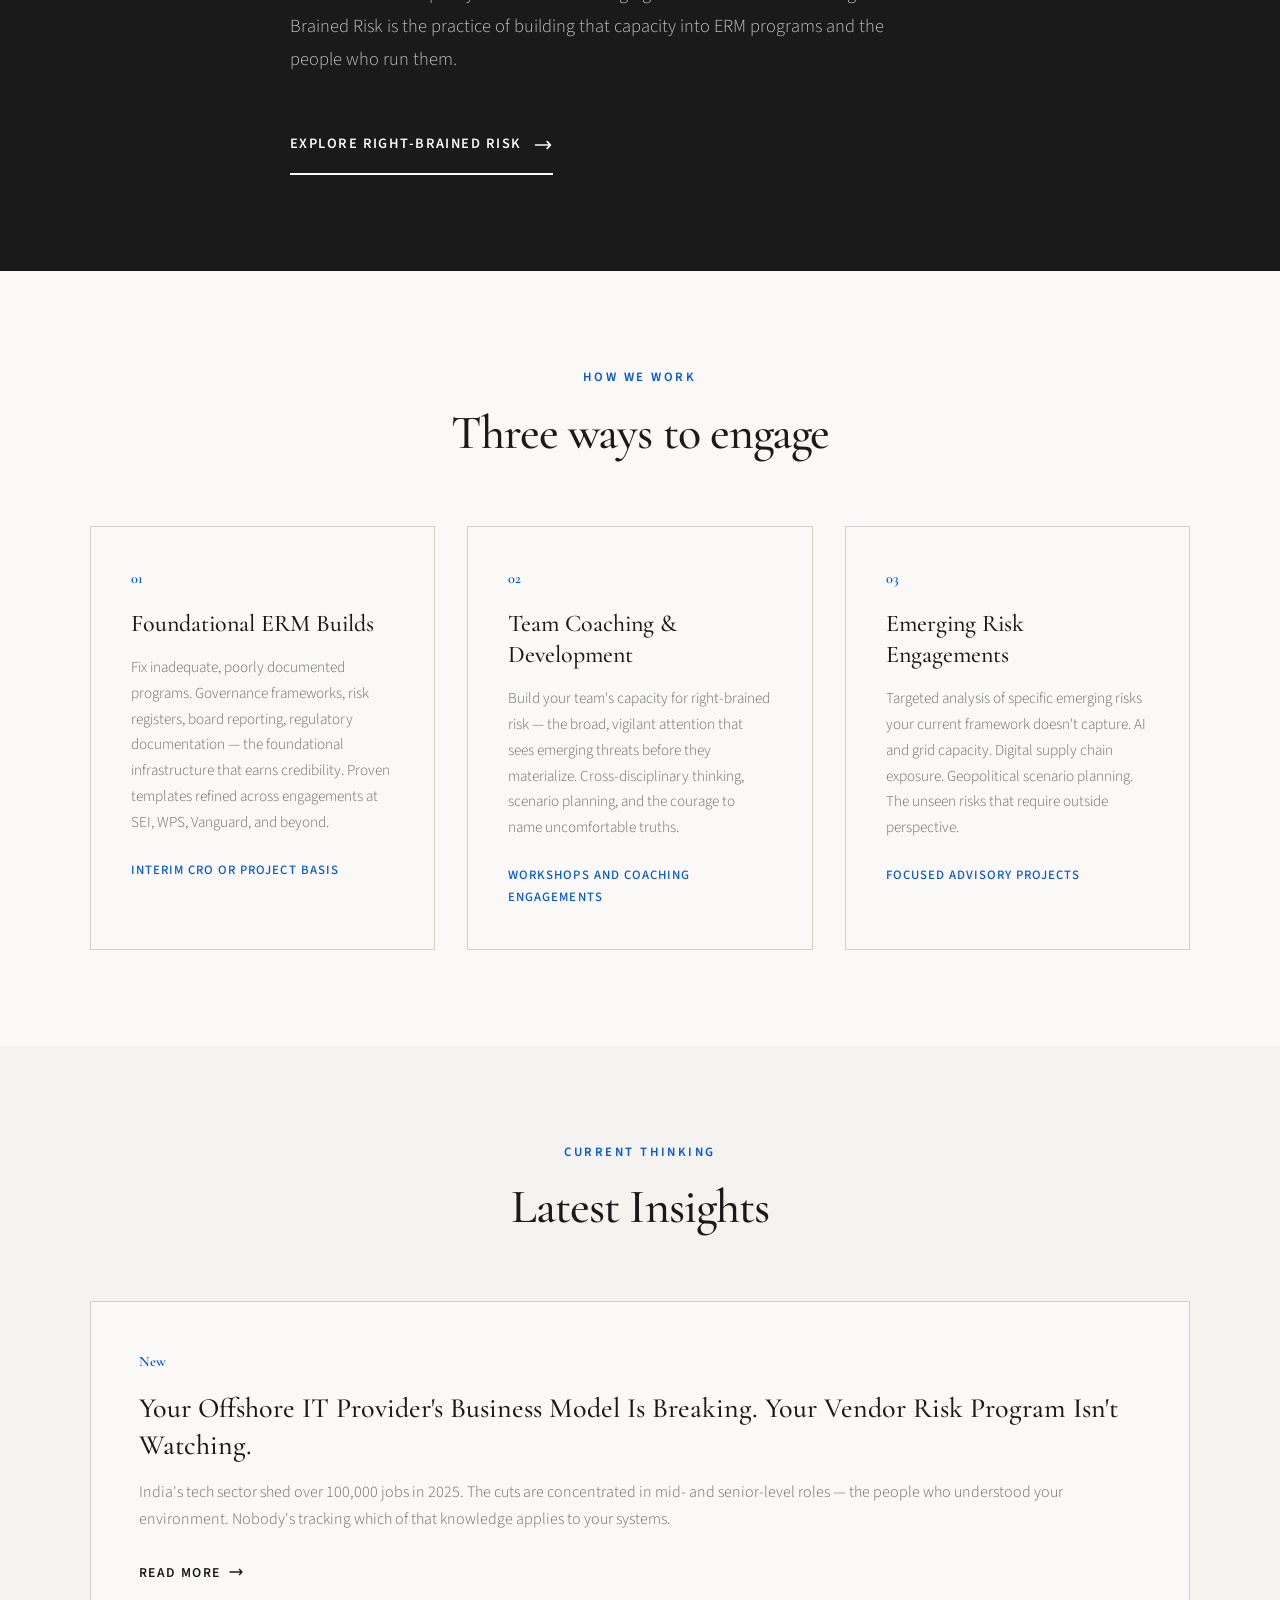
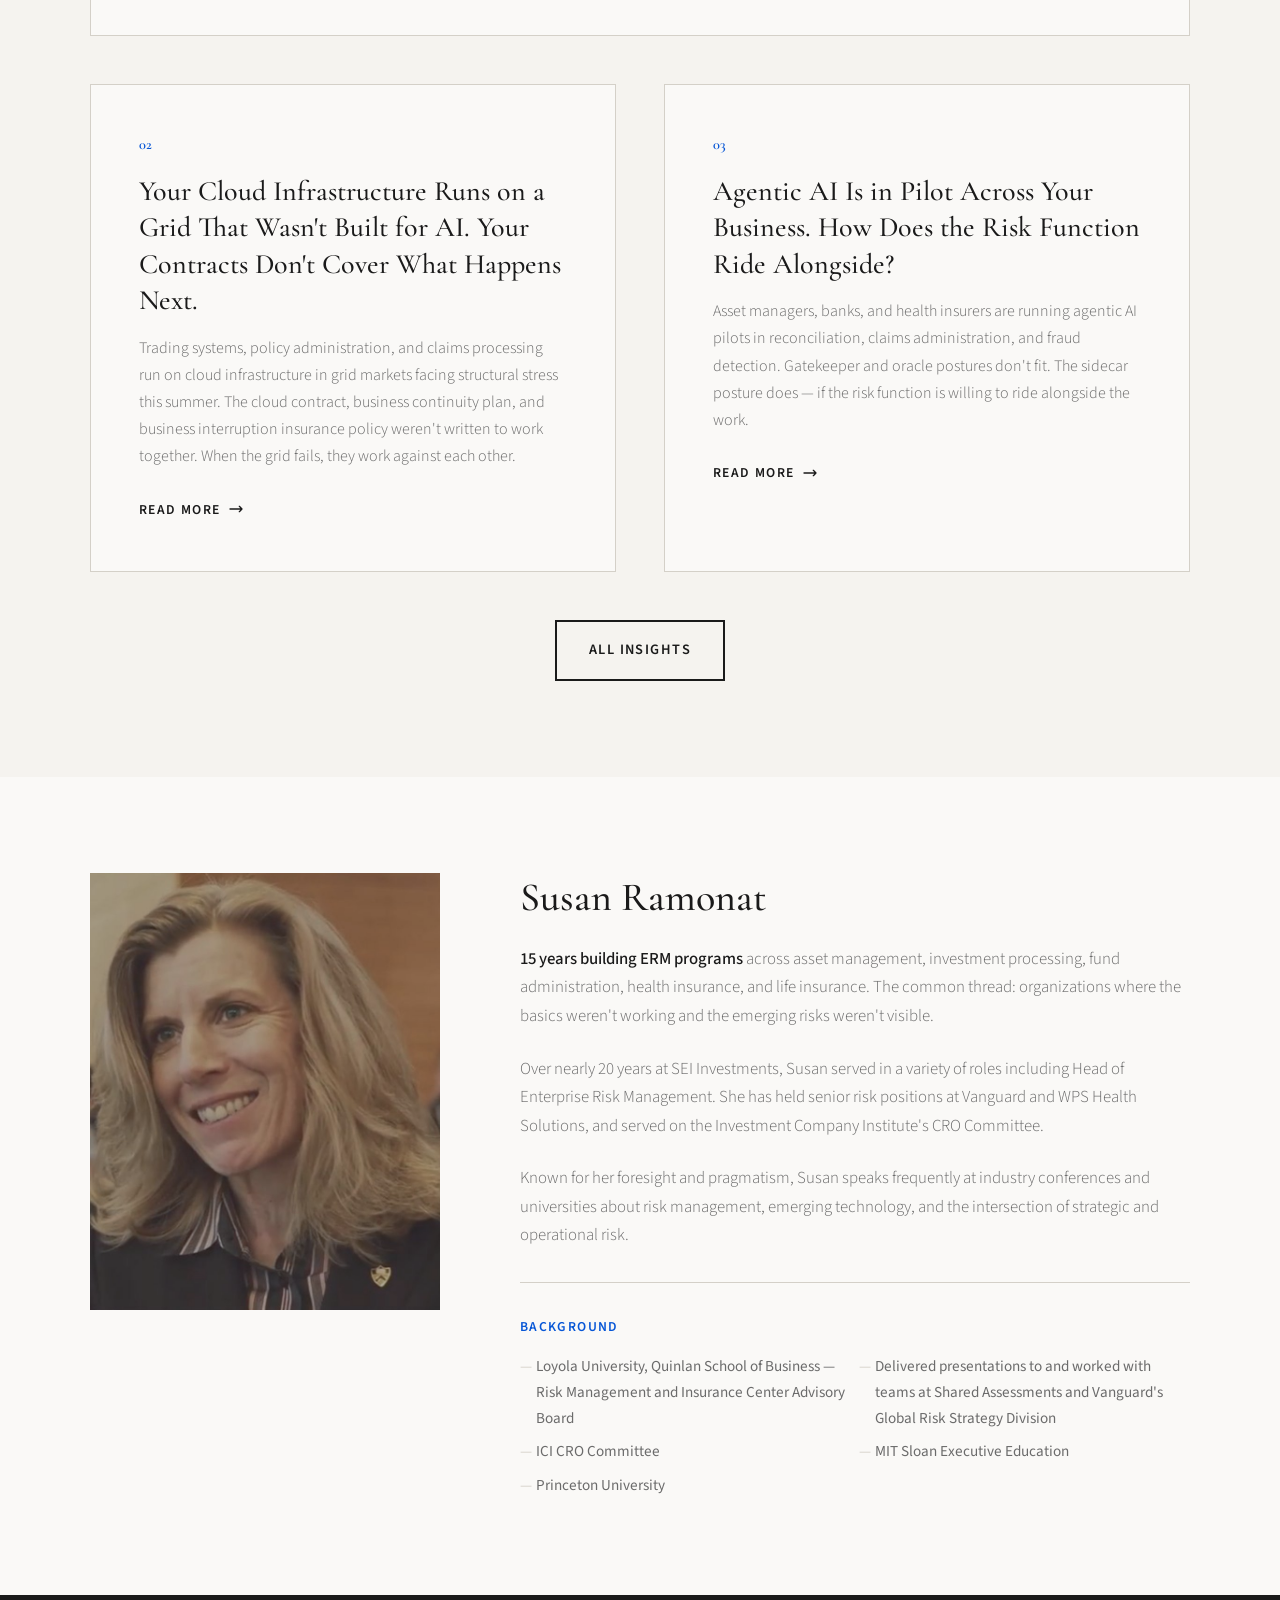
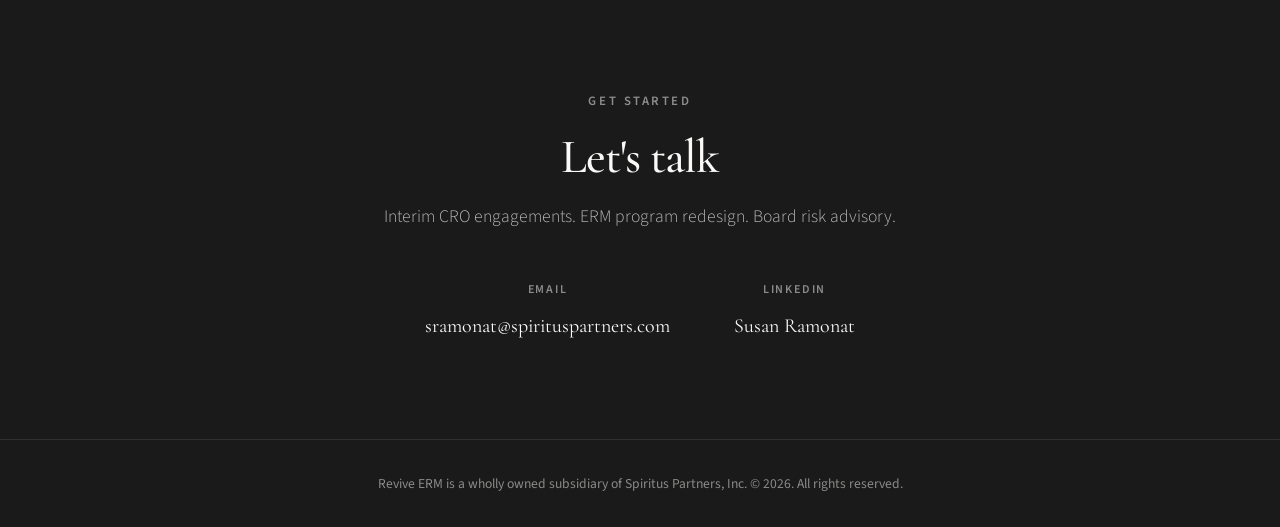
==== commit 8d36005a: "Add files via upload" ====
--- a/index.html
+++ b/index.html
@@ -319,6 +319,50 @@
         }
 
         /* Topics Section */
+        .rbr-feature {
+            padding: 6rem 2rem;
+            background: var(--color-ink);
+            color: var(--color-paper);
+        }
+
+        .rbr-feature-content {
+            max-width: 700px;
+            margin: 0 auto;
+        }
+
+        .rbr-feature .section-eyebrow {
+            color: var(--color-accent);
+        }
+
+        .rbr-feature-title {
+            font-family: var(--font-display);
+            font-size: clamp(2rem, 4vw, 3rem);
+            font-weight: 500;
+            line-height: 1.15;
+            letter-spacing: -0.02em;
+            margin: 1rem 0 1.5rem;
+            color: var(--color-paper);
+        }
+
+        .rbr-feature-text {
+            font-size: 1.15rem;
+            font-weight: 300;
+            line-height: 1.8;
+            color: rgba(250, 249, 247, 0.75);
+            margin-bottom: 2.5rem;
+            max-width: 600px;
+        }
+
+        .rbr-feature .hero-cta {
+            color: var(--color-paper);
+            border-color: var(--color-paper);
+        }
+
+        .rbr-feature .hero-cta:hover {
+            color: var(--color-accent);
+            border-color: var(--color-accent);
+        }
+
         .topics {
             background: #f5f3ef;
         }
@@ -693,6 +737,7 @@
         <a href="index.html" class="nav-brand"><img src="logo.png" alt="Revive ERM" class="nav-logo"></a>
         <ul class="nav-links" id="navLinks">
             <li><a href="#services">Services</a></li>
+            <li><a href="right-brained-risk.html">Right-Brained Risk</a></li>
             <li><a href="insights.html">Insights</a></li>
             <li><a href="about.html">About</a></li>
             <li><a href="#contact">Contact</a></li>
@@ -726,6 +771,22 @@
             <div class="provocation-content">
                 <p class="provocation-question">"Why do sophisticated senior risk professionals keep missing what's coming?"</p>
                 <p class="provocation-answer">They're trapped in left-brain frameworks — quantitative models, historical data, regulatory checklists — while the risks that matter most emerge in conditions of turbulence, uncertainty, novelty, and ambiguity. You can't model your way out of that. You have to see it.</p>
+            </div>
+        </div>
+    </section>
+
+    <section class="rbr-feature" id="rbr-feature">
+        <div class="container">
+            <div class="rbr-feature-content">
+                <p class="section-eyebrow">The Framework</p>
+                <h2 class="rbr-feature-title">Right-Brained Risk</h2>
+                <p class="rbr-feature-text">Most risk failures aren't failures of data or frameworks. They're failures of attention — the capacity to see what's emerging before it fits the model. Right-Brained Risk is the practice of building that capacity into ERM programs and the people who run them.</p>
+                <a href="right-brained-risk.html" class="hero-cta">
+                    Explore Right-Brained Risk
+                    <svg xmlns="http://www.w3.org/2000/svg" fill="none" viewBox="0 0 24 24" stroke="currentColor" stroke-width="2">
+                        <path stroke-linecap="round" stroke-linejoin="round" d="M17 8l4 4m0 0l-4 4m4-4H3" />
+                    </svg>
+                </a>
             </div>
         </div>
     </section>
@@ -779,8 +840,8 @@
                 </a>
                 <a href="grid-risk.html" class="topic-card">
                     <p class="topic-number">02</p>
-                    <h3 class="topic-title">AI Data Centers May Put Your Cloud Contracts at Risk</h3>
-                    <p class="topic-excerpt">The force majeure clause in your cloud contract may undercut your BCP/DR plan and your BI policy in the same event.</p>
+                    <h3 class="topic-title">Your Cloud Infrastructure Runs on a Grid That Wasn't Built for AI. Your Contracts Don't Cover What Happens Next.</h3>
+                    <p class="topic-excerpt">Trading systems, policy administration, and claims processing run on cloud infrastructure in grid markets facing structural stress this summer. The cloud contract, business continuity plan, and business interruption insurance policy weren't written to work together. When the grid fails, they work against each other.</p>
                     <span class="topic-link">
                         Read more
                         <svg xmlns="http://www.w3.org/2000/svg" width="16" height="16" fill="none" viewBox="0 0 24 24" stroke="currentColor" stroke-width="2">
@@ -788,10 +849,10 @@
                         </svg>
                     </span>
                 </a>
-                <a href="right-brained-risk.html" class="topic-card">
+                <a href="agentic-ai-risk.html" class="topic-card">
                     <p class="topic-number">03</p>
-                    <h3 class="topic-title">Right-Brained Risk</h3>
-                    <p class="topic-excerpt">The role of disposition and temperament in managing risk. Why left-brain frameworks fail in conditions of turbulence, uncertainty, novelty and ambiguity.</p>
+                    <h3 class="topic-title">Agentic AI Is in Pilot Across Your Business. How Does the Risk Function Ride Alongside?</h3>
+                    <p class="topic-excerpt">Asset managers, banks, and health insurers are running agentic AI pilots in reconciliation, claims administration, and fraud detection. Gatekeeper and oracle postures don't fit. The sidecar posture does — if the risk function is willing to ride alongside the work.</p>
                     <span class="topic-link">
                         Read more
                         <svg xmlns="http://www.w3.org/2000/svg" width="16" height="16" fill="none" viewBox="0 0 24 24" stroke="currentColor" stroke-width="2">
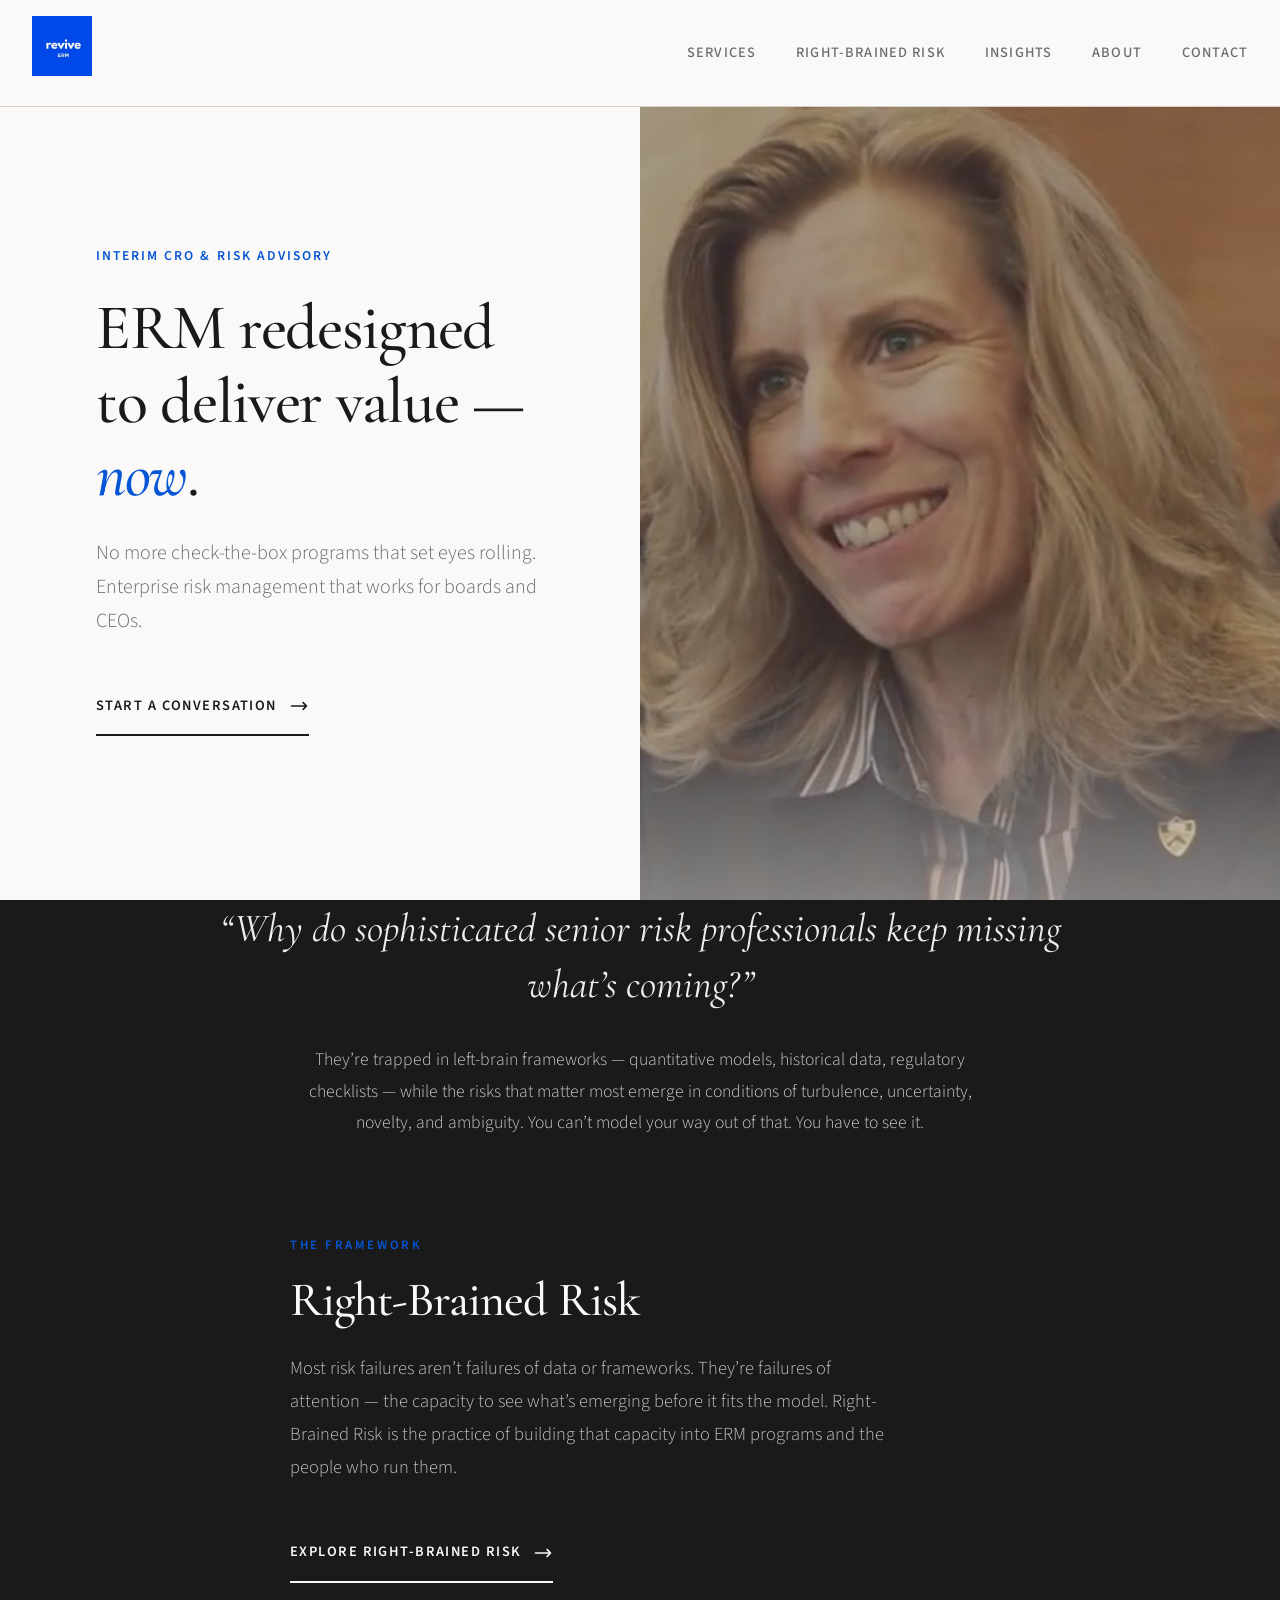
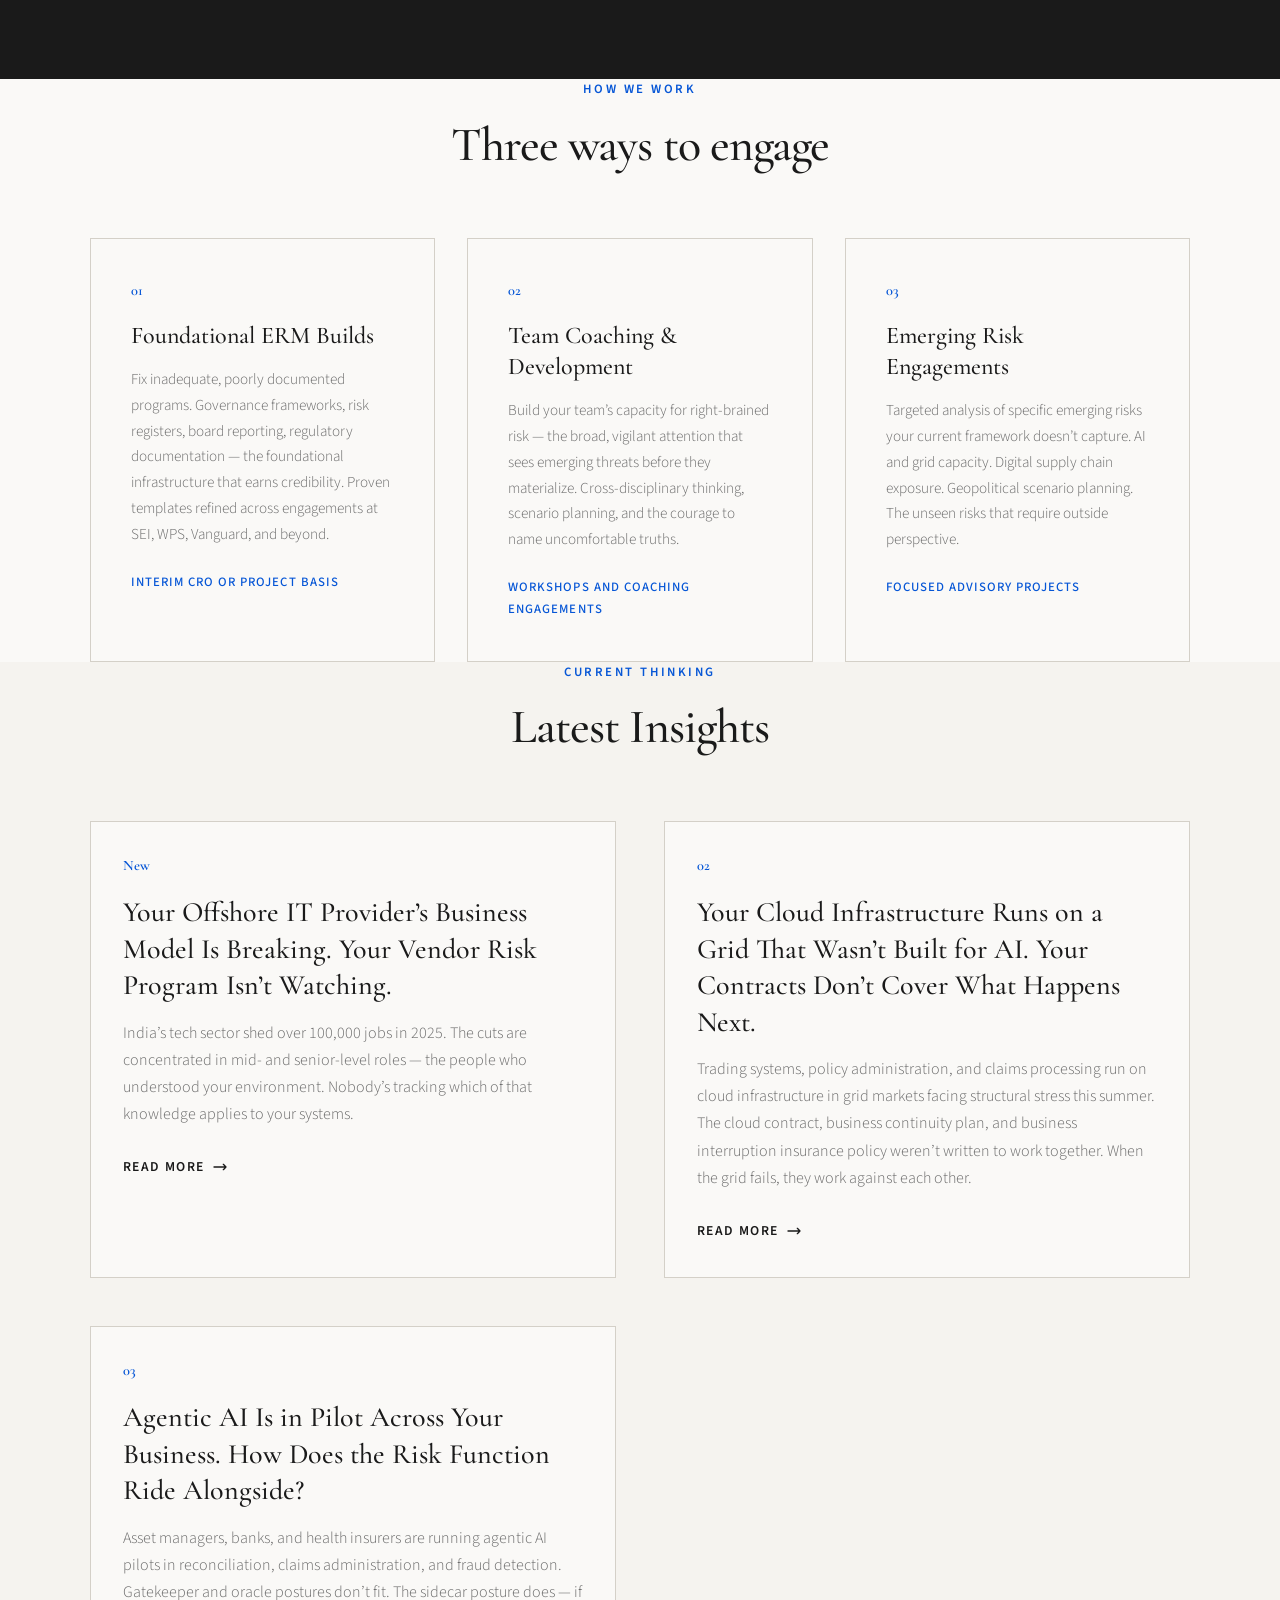
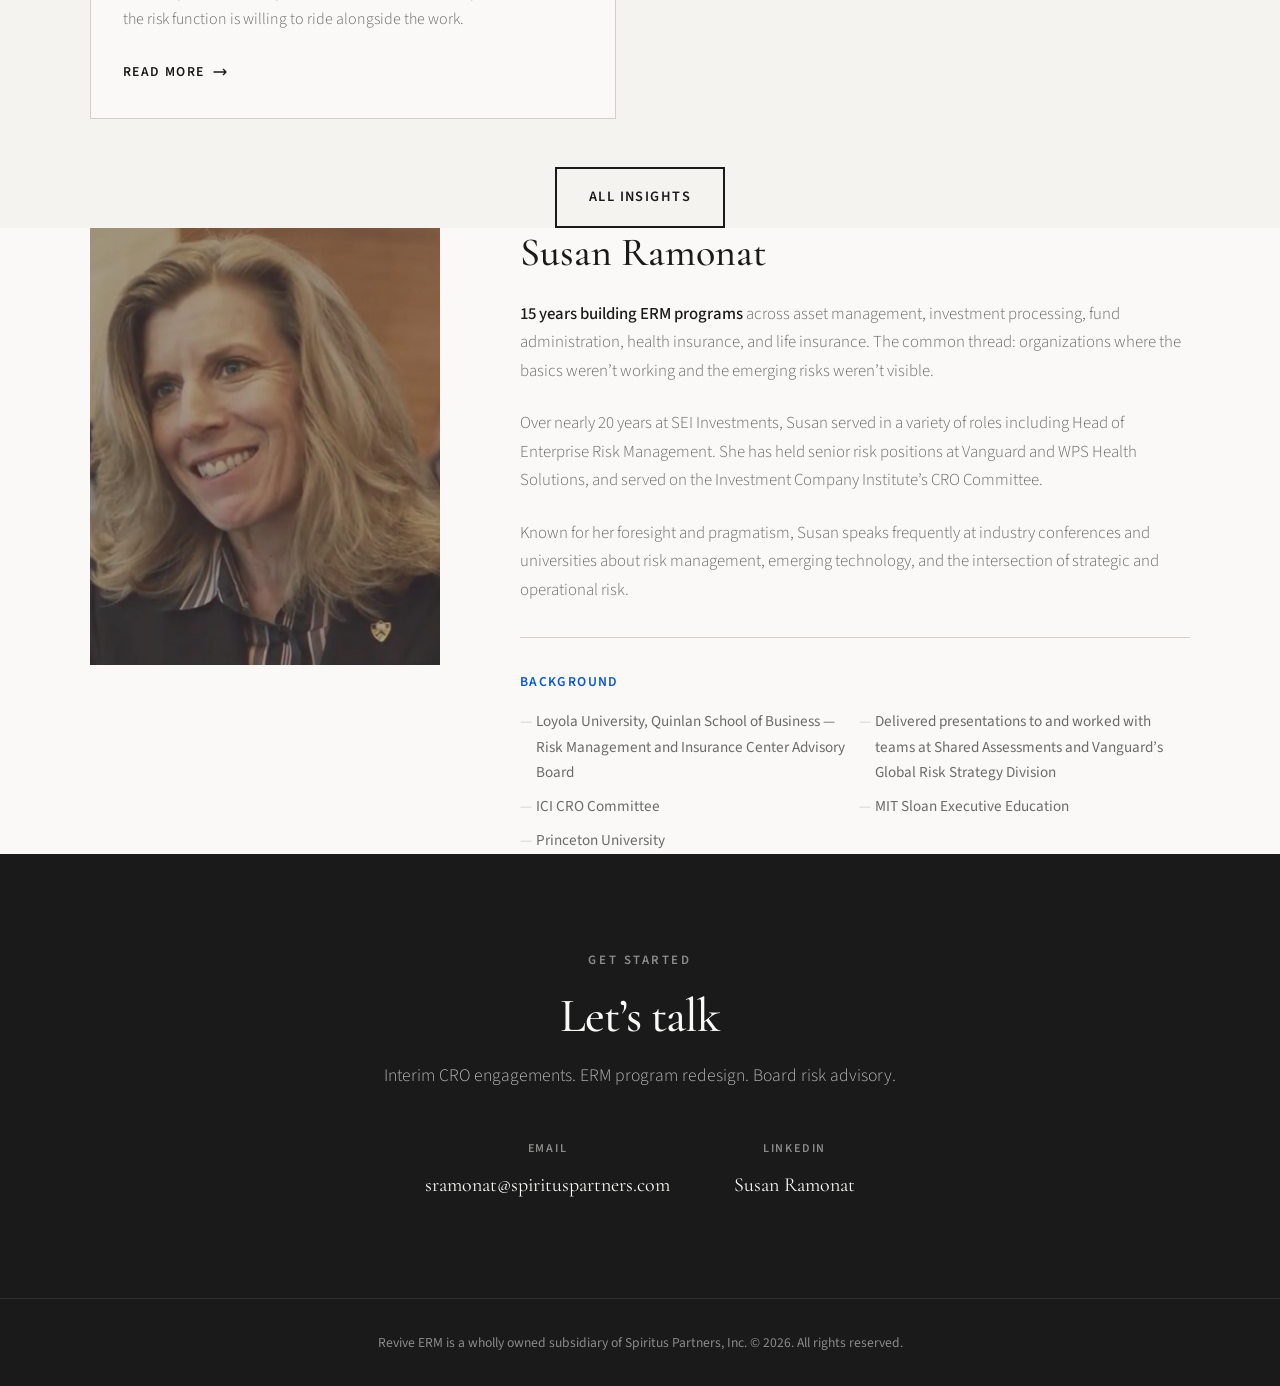
==== commit fae2865a: "Add files via upload" ====
--- a/index.html
+++ b/index.html
@@ -3,111 +3,15 @@
 <head>
     <meta charset="UTF-8">
     <meta name="viewport" content="width=device-width, initial-scale=1.0">
-    <title>Revive ERM | Susan Ramonat | Interim CRO & Risk Advisory</title>
+    <title>Revive ERM | Susan Ramonat | Interim CRO &amp; Risk Advisory</title>
     <meta name="description" content="Interim Chief Risk Officer services. Redesign and revive ERM programs that deliver value to boards and CEOs. Susan Ramonat - Princeton, SEI Investments, Vanguard.">
     <link rel="preconnect" href="https://fonts.googleapis.com">
     <link rel="preconnect" href="https://fonts.gstatic.com" crossorigin>
     <link href="https://fonts.googleapis.com/css2?family=Cormorant+Garamond:wght@400;500;600;700&family=Source+Sans+3:wght@300;400;500;600&display=swap" rel="stylesheet">
+    <link rel="stylesheet" href="styles.css">
     <style>
-        :root {
-            --color-ink: #1a1a1a;
-            --color-paper: #faf9f7;
-            --color-accent: #0656d6;
-            --color-muted: #6b6b6b;
-            --color-rule: #d4d0c8;
-            --font-display: 'Cormorant Garamond', Georgia, serif;
-            --font-body: 'Source Sans 3', system-ui, sans-serif;
-        }
-
-        * {
-            margin: 0;
-            padding: 0;
-            box-sizing: border-box;
-        }
-
-        html {
-            scroll-behavior: smooth;
-        }
-
-        body {
-            font-family: var(--font-body);
-            font-size: 17px;
-            line-height: 1.7;
-            color: var(--color-ink);
-            background: var(--color-paper);
-            -webkit-font-smoothing: antialiased;
-        }
-
-        /* Navigation */
-        nav {
-            position: fixed;
-            top: 0;
-            left: 0;
-            right: 0;
-            z-index: 1000;
-            background: var(--color-paper);
-            border-bottom: 1px solid var(--color-rule);
-            padding: 1rem 2rem;
-            display: flex;
-            justify-content: space-between;
-            align-items: center;
-            transition: box-shadow 0.3s ease;
-        }
-
-        nav.scrolled {
-            box-shadow: 0 2px 20px rgba(0,0,0,0.06);
-        }
-
-        .nav-brand {
-            font-family: var(--font-display);
-            font-size: 1.5rem;
-            font-weight: 600;
-            color: var(--color-ink);
-            text-decoration: none;
-            letter-spacing: -0.02em;
-        }
-
-        .nav-logo {
-            height: 60px;
-            width: auto;
-        }
-
-        .nav-links {
-            display: flex;
-            gap: 2.5rem;
-            list-style: none;
-        }
-
-        .nav-links a {
-            font-size: 0.9rem;
-            font-weight: 500;
-            color: var(--color-muted);
-            text-decoration: none;
-            text-transform: uppercase;
-            letter-spacing: 0.08em;
-            transition: color 0.2s ease;
-        }
-
-        .nav-links a:hover {
-            color: var(--color-accent);
-        }
-
-        .nav-toggle {
-            display: none;
-            flex-direction: column;
-            gap: 5px;
-            cursor: pointer;
-            padding: 5px;
-        }
-
-        .nav-toggle span {
-            width: 24px;
-            height: 2px;
-            background: var(--color-ink);
-            transition: all 0.3s ease;
-        }
-
-        /* Hero Section */
+        /* index.html — page-specific styles only */
+
         .hero {
             min-height: 100vh;
             display: grid;
@@ -205,39 +109,6 @@
             background: linear-gradient(to top, rgba(250,249,247,0.4), transparent);
         }
 
-        /* Section Styles */
-        section {
-            padding: 6rem 2rem;
-        }
-
-        .container {
-            max-width: 1100px;
-            margin: 0 auto;
-        }
-
-        .section-header {
-            text-align: center;
-            margin-bottom: 4rem;
-        }
-
-        .section-eyebrow {
-            font-size: 0.8rem;
-            font-weight: 600;
-            text-transform: uppercase;
-            letter-spacing: 0.2em;
-            color: var(--color-accent);
-            margin-bottom: 1rem;
-        }
-
-        .section-title {
-            font-family: var(--font-display);
-            font-size: clamp(2rem, 4vw, 3rem);
-            font-weight: 500;
-            line-height: 1.2;
-            letter-spacing: -0.02em;
-        }
-
-        /* Provocation Section */
         .provocation {
             background: var(--color-ink);
             color: var(--color-paper);
@@ -268,10 +139,7 @@
             margin: 0 auto;
         }
 
-        /* Services Section */
-        .services {
-            background: var(--color-paper);
-        }
+        .services { background: var(--color-paper); }
 
         .services-grid {
             display: grid;
@@ -318,7 +186,6 @@
             color: var(--color-accent);
         }
 
-        /* Topics Section */
         .rbr-feature {
             padding: 6rem 2rem;
             background: var(--color-ink);
@@ -330,9 +197,7 @@
             margin: 0 auto;
         }
 
-        .rbr-feature .section-eyebrow {
-            color: var(--color-accent);
-        }
+        .rbr-feature .section-eyebrow { color: var(--color-accent); }
 
         .rbr-feature-title {
             font-family: var(--font-display);
@@ -348,24 +213,15 @@
             font-size: 1.15rem;
             font-weight: 300;
             line-height: 1.8;
-            color: rgba(250, 249, 247, 0.75);
+            color: rgba(250,249,247,0.75);
             margin-bottom: 2.5rem;
             max-width: 600px;
         }
 
-        .rbr-feature .hero-cta {
-            color: var(--color-paper);
-            border-color: var(--color-paper);
-        }
-
-        .rbr-feature .hero-cta:hover {
-            color: var(--color-accent);
-            border-color: var(--color-accent);
-        }
-
-        .topics {
-            background: #f5f3ef;
-        }
+        .rbr-feature .hero-cta { color: var(--color-paper); border-color: var(--color-paper); }
+        .rbr-feature .hero-cta:hover { color: var(--color-accent); border-color: var(--color-accent); }
+
+        .topics { background: #f5f3ef; }
 
         .topics-grid {
             display: grid;
@@ -376,7 +232,7 @@
 
         .topic-card {
             background: var(--color-paper);
-            padding: 3rem;
+            padding: 2rem;
             border: 1px solid var(--color-rule);
             transition: all 0.3s ease;
             text-decoration: none;
@@ -390,9 +246,18 @@
             box-shadow: 0 12px 40px rgba(0,0,0,0.08);
         }
 
-        .topic-card.featured {
-            grid-column: span 2;
-        }
+        .topic-card.featured { grid-column: span 1; }
+
+        /* Hero entrance animations */
+        .hero-content > * {
+            animation: fadeInUp 0.8s ease forwards;
+            opacity: 0;
+        }
+
+        .hero-eyebrow { animation-delay: 0.1s; }
+        .hero-title { animation-delay: 0.2s; }
+        .hero-subtitle { animation-delay: 0.3s; }
+        .hero-cta { animation-delay: 0.4s; }
 
         .topic-number {
             font-family: var(--font-display);
@@ -429,15 +294,9 @@
             gap: 0.5rem;
         }
 
-        .topic-card:hover .topic-link {
-            color: var(--color-accent);
-            gap: 0.75rem;
-        }
-
-        .topics-footer {
-            text-align: center;
-            margin-top: 3rem;
-        }
+        .topic-card:hover .topic-link { color: var(--color-accent); gap: 0.75rem; }
+
+        .topics-footer { text-align: center; margin-top: 3rem; }
 
         .all-insights-link {
             font-size: 0.9rem;
@@ -452,41 +311,9 @@
             transition: all 0.3s ease;
         }
 
-        .all-insights-link:hover {
-            background: var(--color-ink);
-            color: var(--color-paper);
-        }
-
-        /* About Section */
-        .about {
-            background: var(--color-paper);
-        }
-
-        .about-content {
-            display: grid;
-            grid-template-columns: 350px 1fr;
-            gap: 5rem;
-            align-items: start;
-        }
-
-        .about-image {
-            position: relative;
-        }
-
-        .about-image img {
-            width: 100%;
-            aspect-ratio: 4/5;
-            object-fit: cover;
-            filter: grayscale(20%);
-        }
-
-        .about-image::after {
-            content: '';
-            position: absolute;
-            inset: 1rem -1rem -1rem 1rem;
-            border: 1px solid var(--color-accent);
-            z-index: -1;
-        }
+        .all-insights-link:hover { background: var(--color-ink); color: var(--color-paper); }
+
+        .about { background: var(--color-paper); }
 
         .about-text h2 {
             font-family: var(--font-display);
@@ -503,16 +330,7 @@
             margin-bottom: 1.5rem;
         }
 
-        .about-text p strong {
-            color: var(--color-ink);
-            font-weight: 500;
-        }
-
-        .about-credentials {
-            margin-top: 2rem;
-            padding-top: 2rem;
-            border-top: 1px solid var(--color-rule);
-        }
+        .about-text p strong { color: var(--color-ink); font-weight: 500; }
 
         .about-credentials h3 {
             font-size: 0.85rem;
@@ -523,236 +341,27 @@
             margin-bottom: 1rem;
         }
 
-        .about-credentials ul {
-            list-style: none;
-            display: grid;
-            grid-template-columns: 1fr 1fr;
-            gap: 0.5rem;
-        }
-
-        .about-credentials li {
-            font-size: 0.95rem;
-            color: var(--color-muted);
-            padding-left: 1rem;
-            position: relative;
-        }
-
-        .about-credentials li::before {
-            content: '—';
-            position: absolute;
-            left: 0;
-            color: var(--color-rule);
-        }
-
-        /* Contact Section */
-        .contact {
-            background: var(--color-ink);
-            color: var(--color-paper);
-            text-align: center;
-        }
-
-        .contact .section-eyebrow {
-            color: rgba(255,255,255,0.5);
-        }
-
-        .contact .section-title {
-            color: var(--color-paper);
-            margin-bottom: 1rem;
-        }
-
-        .contact-subtitle {
-            font-size: 1.1rem;
-            font-weight: 300;
-            opacity: 0.7;
-            margin-bottom: 3rem;
-        }
-
-        .contact-methods {
-            display: flex;
-            justify-content: center;
-            gap: 4rem;
-            flex-wrap: wrap;
-        }
-
-        .contact-method {
-            text-align: center;
-        }
-
-        .contact-method-label {
-            font-size: 0.75rem;
-            font-weight: 600;
-            text-transform: uppercase;
-            letter-spacing: 0.15em;
-            opacity: 0.5;
-            margin-bottom: 0.5rem;
-        }
-
-        .contact-method a {
-            font-family: var(--font-display);
-            font-size: 1.25rem;
-            color: var(--color-paper);
-            text-decoration: none;
-            transition: opacity 0.2s ease;
-        }
-
-        .contact-method a:hover {
-            opacity: 0.7;
-        }
-
-        /* Footer */
-        footer {
-            background: var(--color-ink);
-            color: var(--color-paper);
-            padding: 2rem;
-            text-align: center;
-            border-top: 1px solid rgba(255,255,255,0.1);
-        }
-
-        .footer-text {
-            font-size: 0.85rem;
-            opacity: 0.5;
-        }
-
-        .footer-text a {
-            color: inherit;
-            text-decoration: none;
-        }
-
-        /* Mobile Responsive */
         @media (max-width: 1024px) {
-            .hero {
-                grid-template-columns: 1fr;
-            }
-
-            .hero-content {
-                padding: 6rem 2rem 4rem;
-                order: 2;
-            }
-
-            .hero-image {
-                height: 50vh;
-                order: 1;
-            }
-
-            .services-grid {
-                grid-template-columns: 1fr;
-            }
-
-            .topics-grid {
-                grid-template-columns: 1fr;
-            }
-
-            .topic-card.featured {
-                grid-column: span 1;
-            }
-
-            .about-content {
-                grid-template-columns: 1fr;
-                gap: 3rem;
-            }
-
-            .about-image {
-                max-width: 350px;
-            }
-
-            .about-credentials ul {
-                grid-template-columns: 1fr;
-            }
+            .hero { grid-template-columns: 1fr; }
+            .hero-content { padding: 6rem 2rem 4rem; order: 2; }
+            .hero-image { height: 50vh; order: 1; }
+            .services-grid { grid-template-columns: 1fr; }
+            .topics-grid { grid-template-columns: 1fr; }
+            .topic-card.featured { grid-column: span 1; }
         }
 
         @media (max-width: 768px) {
-            nav {
-                padding: 1rem;
-            }
-
-            .nav-links {
-                position: fixed;
-                top: 60px;
-                left: 0;
-                right: 0;
-                background: var(--color-paper);
-                flex-direction: column;
-                padding: 2rem;
-                gap: 1.5rem;
-                border-bottom: 1px solid var(--color-rule);
-                transform: translateY(-100%);
-                opacity: 0;
-                pointer-events: none;
-                transition: all 0.3s ease;
-            }
-
-            .nav-links.active {
-                transform: translateY(0);
-                opacity: 1;
-                pointer-events: all;
-            }
-
-            .nav-toggle {
-                display: flex;
-            }
-
-            .hero-content {
-                padding: 5rem 1.5rem 3rem;
-            }
-
-            section {
-                padding: 4rem 1.5rem;
-            }
-
-            .topic-card {
-                padding: 2rem;
-            }
-
-            .contact-methods {
-                flex-direction: column;
-                gap: 2rem;
-            }
-        }
-
-        /* Animations */
-        @keyframes fadeInUp {
-            from {
-                opacity: 0;
-                transform: translateY(30px);
-            }
-            to {
-                opacity: 1;
-                transform: translateY(0);
-            }
-        }
-
-        .hero-content > * {
-            animation: fadeInUp 0.8s ease forwards;
-            opacity: 0;
-        }
-
-        .hero-eyebrow { animation-delay: 0.1s; }
-        .hero-title { animation-delay: 0.2s; }
-        .hero-subtitle { animation-delay: 0.3s; }
-        .hero-cta { animation-delay: 0.4s; }
+            .hero-content { padding: 5rem 1.5rem 3rem; }
+        }
     </style>
 </head>
 <body>
-    <nav id="nav">
-        <a href="index.html" class="nav-brand"><img src="logo.png" alt="Revive ERM" class="nav-logo"></a>
-        <ul class="nav-links" id="navLinks">
-            <li><a href="#services">Services</a></li>
-            <li><a href="right-brained-risk.html">Right-Brained Risk</a></li>
-            <li><a href="insights.html">Insights</a></li>
-            <li><a href="about.html">About</a></li>
-            <li><a href="#contact">Contact</a></li>
-        </ul>
-        <div class="nav-toggle" id="navToggle" onclick="toggleNav()">
-            <span></span>
-            <span></span>
-            <span></span>
-        </div>
-    </nav>
+    <script src="nav.js"></script>
 
     <section class="hero">
         <div class="hero-content">
-            <p class="hero-eyebrow">Interim CRO & Risk Advisory</p>
-            <h1 class="hero-title">ERM redesigned to deliver value — <em>now</em>.</h1>
+            <p class="hero-eyebrow">Interim CRO &amp; Risk Advisory</p>
+            <h1 class="hero-title">ERM redesigned to deliver value &#8212; <em>now</em>.</h1>
             <p class="hero-subtitle">No more check-the-box programs that set eyes rolling. Enterprise risk management that works for boards and CEOs.</p>
             <a href="#contact" class="hero-cta">
                 Start a conversation
@@ -769,8 +378,8 @@
     <section class="provocation" id="provocation">
         <div class="container">
             <div class="provocation-content">
-                <p class="provocation-question">"Why do sophisticated senior risk professionals keep missing what's coming?"</p>
-                <p class="provocation-answer">They're trapped in left-brain frameworks — quantitative models, historical data, regulatory checklists — while the risks that matter most emerge in conditions of turbulence, uncertainty, novelty, and ambiguity. You can't model your way out of that. You have to see it.</p>
+                <p class="provocation-question">&#8220;Why do sophisticated senior risk professionals keep missing what&#8217;s coming?&#8221;</p>
+                <p class="provocation-answer">They&#8217;re trapped in left-brain frameworks &#8212; quantitative models, historical data, regulatory checklists &#8212; while the risks that matter most emerge in conditions of turbulence, uncertainty, novelty, and ambiguity. You can&#8217;t model your way out of that. You have to see it.</p>
             </div>
         </div>
     </section>
@@ -780,7 +389,7 @@
             <div class="rbr-feature-content">
                 <p class="section-eyebrow">The Framework</p>
                 <h2 class="rbr-feature-title">Right-Brained Risk</h2>
-                <p class="rbr-feature-text">Most risk failures aren't failures of data or frameworks. They're failures of attention — the capacity to see what's emerging before it fits the model. Right-Brained Risk is the practice of building that capacity into ERM programs and the people who run them.</p>
+                <p class="rbr-feature-text">Most risk failures aren&#8217;t failures of data or frameworks. They&#8217;re failures of attention &#8212; the capacity to see what&#8217;s emerging before it fits the model. Right-Brained Risk is the practice of building that capacity into ERM programs and the people who run them.</p>
                 <a href="right-brained-risk.html" class="hero-cta">
                     Explore Right-Brained Risk
                     <svg xmlns="http://www.w3.org/2000/svg" fill="none" viewBox="0 0 24 24" stroke="currentColor" stroke-width="2">
@@ -801,19 +410,19 @@
                 <div class="service-card">
                     <p class="service-number">01</p>
                     <h3 class="service-title">Foundational ERM Builds</h3>
-                    <p class="service-description">Fix inadequate, poorly documented programs. Governance frameworks, risk registers, board reporting, regulatory documentation — the foundational infrastructure that earns credibility. Proven templates refined across engagements at SEI, WPS, Vanguard, and beyond.</p>
+                    <p class="service-description">Fix inadequate, poorly documented programs. Governance frameworks, risk registers, board reporting, regulatory documentation &#8212; the foundational infrastructure that earns credibility. Proven templates refined across engagements at SEI, WPS, Vanguard, and beyond.</p>
                     <p class="service-format">Interim CRO or project basis</p>
                 </div>
                 <div class="service-card">
                     <p class="service-number">02</p>
-                    <h3 class="service-title">Team Coaching & Development</h3>
-                    <p class="service-description">Build your team's capacity for right-brained risk — the broad, vigilant attention that sees emerging threats before they materialize. Cross-disciplinary thinking, scenario planning, and the courage to name uncomfortable truths.</p>
+                    <h3 class="service-title">Team Coaching &amp; Development</h3>
+                    <p class="service-description">Build your team&#8217;s capacity for right-brained risk &#8212; the broad, vigilant attention that sees emerging threats before they materialize. Cross-disciplinary thinking, scenario planning, and the courage to name uncomfortable truths.</p>
                     <p class="service-format">Workshops and coaching engagements</p>
                 </div>
                 <div class="service-card">
                     <p class="service-number">03</p>
                     <h3 class="service-title">Emerging Risk Engagements</h3>
-                    <p class="service-description">Targeted analysis of specific emerging risks your current framework doesn't capture. AI and grid capacity. Digital supply chain exposure. Geopolitical scenario planning. The unseen risks that require outside perspective.</p>
+                    <p class="service-description">Targeted analysis of specific emerging risks your current framework doesn&#8217;t capture. AI and grid capacity. Digital supply chain exposure. Geopolitical scenario planning. The unseen risks that require outside perspective.</p>
                     <p class="service-format">Focused advisory projects</p>
                 </div>
             </div>
@@ -829,36 +438,21 @@
             <div class="topics-grid">
                 <a href="offshore-it-risk.html" class="topic-card featured">
                     <p class="topic-number">New</p>
-                    <h3 class="topic-title">Your Offshore IT Provider's Business Model Is Breaking. Your Vendor Risk Program Isn't Watching.</h3>
-                    <p class="topic-excerpt">India's tech sector shed over 100,000 jobs in 2025. The cuts are concentrated in mid- and senior-level roles — the people who understood your environment. Nobody's tracking which of that knowledge applies to your systems.</p>
-                    <span class="topic-link">
-                        Read more
-                        <svg xmlns="http://www.w3.org/2000/svg" width="16" height="16" fill="none" viewBox="0 0 24 24" stroke="currentColor" stroke-width="2">
-                            <path stroke-linecap="round" stroke-linejoin="round" d="M17 8l4 4m0 0l-4 4m4-4H3" />
-                        </svg>
-                    </span>
+                    <h3 class="topic-title">Your Offshore IT Provider&#8217;s Business Model Is Breaking. Your Vendor Risk Program Isn&#8217;t Watching.</h3>
+                    <p class="topic-excerpt">India&#8217;s tech sector shed over 100,000 jobs in 2025. The cuts are concentrated in mid- and senior-level roles &#8212; the people who understood your environment. Nobody&#8217;s tracking which of that knowledge applies to your systems.</p>
+                    <span class="topic-link">Read more <svg xmlns="http://www.w3.org/2000/svg" width="16" height="16" fill="none" viewBox="0 0 24 24" stroke="currentColor" stroke-width="2"><path stroke-linecap="round" stroke-linejoin="round" d="M17 8l4 4m0 0l-4 4m4-4H3" /></svg></span>
                 </a>
                 <a href="grid-risk.html" class="topic-card">
                     <p class="topic-number">02</p>
-                    <h3 class="topic-title">Your Cloud Infrastructure Runs on a Grid That Wasn't Built for AI. Your Contracts Don't Cover What Happens Next.</h3>
-                    <p class="topic-excerpt">Trading systems, policy administration, and claims processing run on cloud infrastructure in grid markets facing structural stress this summer. The cloud contract, business continuity plan, and business interruption insurance policy weren't written to work together. When the grid fails, they work against each other.</p>
-                    <span class="topic-link">
-                        Read more
-                        <svg xmlns="http://www.w3.org/2000/svg" width="16" height="16" fill="none" viewBox="0 0 24 24" stroke="currentColor" stroke-width="2">
-                            <path stroke-linecap="round" stroke-linejoin="round" d="M17 8l4 4m0 0l-4 4m4-4H3" />
-                        </svg>
-                    </span>
+                    <h3 class="topic-title">Your Cloud Infrastructure Runs on a Grid That Wasn&#8217;t Built for AI. Your Contracts Don&#8217;t Cover What Happens Next.</h3>
+                    <p class="topic-excerpt">Trading systems, policy administration, and claims processing run on cloud infrastructure in grid markets facing structural stress this summer. The cloud contract, business continuity plan, and business interruption insurance policy weren&#8217;t written to work together. When the grid fails, they work against each other.</p>
+                    <span class="topic-link">Read more <svg xmlns="http://www.w3.org/2000/svg" width="16" height="16" fill="none" viewBox="0 0 24 24" stroke="currentColor" stroke-width="2"><path stroke-linecap="round" stroke-linejoin="round" d="M17 8l4 4m0 0l-4 4m4-4H3" /></svg></span>
                 </a>
                 <a href="agentic-ai-risk.html" class="topic-card">
                     <p class="topic-number">03</p>
                     <h3 class="topic-title">Agentic AI Is in Pilot Across Your Business. How Does the Risk Function Ride Alongside?</h3>
-                    <p class="topic-excerpt">Asset managers, banks, and health insurers are running agentic AI pilots in reconciliation, claims administration, and fraud detection. Gatekeeper and oracle postures don't fit. The sidecar posture does — if the risk function is willing to ride alongside the work.</p>
-                    <span class="topic-link">
-                        Read more
-                        <svg xmlns="http://www.w3.org/2000/svg" width="16" height="16" fill="none" viewBox="0 0 24 24" stroke="currentColor" stroke-width="2">
-                            <path stroke-linecap="round" stroke-linejoin="round" d="M17 8l4 4m0 0l-4 4m4-4H3" />
-                        </svg>
-                    </span>
+                    <p class="topic-excerpt">Asset managers, banks, and health insurers are running agentic AI pilots in reconciliation, claims administration, and fraud detection. Gatekeeper and oracle postures don&#8217;t fit. The sidecar posture does &#8212; if the risk function is willing to ride alongside the work.</p>
+                    <span class="topic-link">Read more <svg xmlns="http://www.w3.org/2000/svg" width="16" height="16" fill="none" viewBox="0 0 24 24" stroke="currentColor" stroke-width="2"><path stroke-linecap="round" stroke-linejoin="round" d="M17 8l4 4m0 0l-4 4m4-4H3" /></svg></span>
                 </a>
             </div>
             <div class="topics-footer">
@@ -875,14 +469,14 @@
                 </div>
                 <div class="about-text">
                     <h2>Susan Ramonat</h2>
-                    <p><strong>15 years building ERM programs</strong> across asset management, investment processing, fund administration, health insurance, and life insurance. The common thread: organizations where the basics weren't working and the emerging risks weren't visible.</p>
-                    <p>Over nearly 20 years at SEI Investments, Susan served in a variety of roles including Head of Enterprise Risk Management. She has held senior risk positions at Vanguard and WPS Health Solutions, and served on the Investment Company Institute's CRO Committee.</p>
+                    <p><strong>15 years building ERM programs</strong> across asset management, investment processing, fund administration, health insurance, and life insurance. The common thread: organizations where the basics weren&#8217;t working and the emerging risks weren&#8217;t visible.</p>
+                    <p>Over nearly 20 years at SEI Investments, Susan served in a variety of roles including Head of Enterprise Risk Management. She has held senior risk positions at Vanguard and WPS Health Solutions, and served on the Investment Company Institute&#8217;s CRO Committee.</p>
                     <p>Known for her foresight and pragmatism, Susan speaks frequently at industry conferences and universities about risk management, emerging technology, and the intersection of strategic and operational risk.</p>
                     <div class="about-credentials">
                         <h3>Background</h3>
                         <ul>
-                            <li>Loyola University, Quinlan School of Business — Risk Management and Insurance Center Advisory Board</li>
-                            <li>Delivered presentations to and worked with teams at Shared Assessments and Vanguard's Global Risk Strategy Division</li>
+                            <li>Loyola University, Quinlan School of Business &#8212; Risk Management and Insurance Center Advisory Board</li>
+                            <li>Delivered presentations to and worked with teams at Shared Assessments and Vanguard&#8217;s Global Risk Strategy Division</li>
                             <li>ICI CRO Committee</li>
                             <li>MIT Sloan Executive Education</li>
                             <li>Princeton University</li>
@@ -896,7 +490,7 @@
     <section class="contact" id="contact">
         <div class="container">
             <p class="section-eyebrow">Get Started</p>
-            <h2 class="section-title">Let's talk</h2>
+            <h2 class="section-title">Let&#8217;s talk</h2>
             <p class="contact-subtitle">Interim CRO engagements. ERM program redesign. Board risk advisory.</p>
             <div class="contact-methods">
                 <div class="contact-method">
@@ -911,46 +505,6 @@
         </div>
     </section>
 
-    <footer>
-        <p class="footer-text">Revive ERM is a wholly owned subsidiary of <a href="#">Spiritus Partners, Inc.</a> &copy; 2026. All rights reserved.</p>
-    </footer>
-
-    <script>
-        // Navigation scroll effect
-        window.addEventListener('scroll', () => {
-            const nav = document.getElementById('nav');
-            if (window.scrollY > 50) {
-                nav.classList.add('scrolled');
-            } else {
-                nav.classList.remove('scrolled');
-            }
-        });
-
-        // Mobile navigation toggle
-        function toggleNav() {
-            document.getElementById('navLinks').classList.toggle('active');
-        }
-
-        // Close mobile nav on link click
-        document.querySelectorAll('.nav-links a').forEach(link => {
-            link.addEventListener('click', () => {
-                document.getElementById('navLinks').classList.remove('active');
-            });
-        });
-
-        // Smooth scroll for anchor links
-        document.querySelectorAll('a[href^="#"]').forEach(anchor => {
-            anchor.addEventListener('click', function (e) {
-                e.preventDefault();
-                const target = document.querySelector(this.getAttribute('href'));
-                if (target) {
-                    target.scrollIntoView({
-                        behavior: 'smooth',
-                        block: 'start'
-                    });
-                }
-            });
-        });
-    </script>
+    <script src="footer.js"></script>
 </body>
 </html>
--- a/styles.css
+++ b/styles.css
@@ -0,0 +1,714 @@
+/* ============================================================
+   Revive ERM — Shared Stylesheet
+   Built directly from approved site files. Edit here; all pages update.
+   To add nav items: edit nav.js only.
+   ============================================================ */
+
+:root {
+            --color-ink: #1a1a1a;
+            --color-paper: #faf9f7;
+            --color-accent: #0656d6;
+            --color-muted: #6b6b6b;
+            --color-rule: #d4d0c8;
+            --font-display: 'Cormorant Garamond', Georgia, serif;
+            --font-body: 'Source Sans 3', system-ui, sans-serif;
+        }
+
+        * {
+            margin: 0;
+            padding: 0;
+            box-sizing: border-box;
+        }
+
+        html {
+            scroll-behavior: smooth;
+        }
+
+        body {
+            font-family: var(--font-body);
+            font-size: 17px;
+            line-height: 1.7;
+            color: var(--color-ink);
+            background: var(--color-paper);
+            -webkit-font-smoothing: antialiased;
+        }
+
+        nav {
+            position: fixed;
+            top: 0;
+            left: 0;
+            right: 0;
+            z-index: 1000;
+            background: var(--color-paper);
+            border-bottom: 1px solid var(--color-rule);
+            padding: 1rem 2rem;
+            display: flex;
+            justify-content: space-between;
+            align-items: center;
+            transition: box-shadow 0.3s ease;
+        }
+
+        .nav-brand {
+            font-family: var(--font-display);
+            font-size: 1.5rem;
+            font-weight: 600;
+            color: var(--color-ink);
+            text-decoration: none;
+            letter-spacing: -0.02em;
+        }
+
+        .nav-logo {
+            height: 60px;
+            width: auto;
+        }
+
+        .nav-links {
+            display: flex;
+            gap: 2.5rem;
+            list-style: none;
+        }
+
+        .nav-links a {
+            font-size: 0.9rem;
+            font-weight: 500;
+            color: var(--color-muted);
+            text-decoration: none;
+            text-transform: uppercase;
+            letter-spacing: 0.08em;
+            transition: color 0.2s ease;
+        }
+
+        nav.scrolled {
+            box-shadow: 0 2px 20px rgba(0,0,0,0.06);
+        }
+
+        .nav-links a:hover,
+        .nav-links a.active {
+            color: var(--color-accent);
+        }
+
+        .nav-toggle {
+            display: none;
+            flex-direction: column;
+            gap: 5px;
+            cursor: pointer;
+            padding: 5px;
+        }
+
+        .nav-toggle span {
+            width: 24px;
+            height: 2px;
+            background: var(--color-ink);
+            transition: all 0.3s ease;
+        }
+
+        .article-header {
+            padding: 8rem 2rem 4rem;
+            max-width: 800px;
+            margin: 0 auto;
+        }
+
+        .article-meta {
+            display: flex;
+            align-items: center;
+            gap: 1rem;
+            margin-bottom: 2rem;
+        }
+
+        .article-category {
+            font-size: 0.8rem;
+            font-weight: 600;
+            text-transform: uppercase;
+            letter-spacing: 0.15em;
+            color: var(--color-accent);
+        }
+
+        .article-title {
+            font-family: var(--font-display);
+            font-size: clamp(2.5rem, 5vw, 3.5rem);
+            font-weight: 500;
+            line-height: 1.15;
+            letter-spacing: -0.02em;
+            margin-bottom: 1.5rem;
+        }
+
+        .article-subtitle {
+            font-size: 1.35rem;
+            font-weight: 300;
+            color: var(--color-muted);
+            line-height: 1.5;
+        }
+
+        .article-content {
+            max-width: 700px;
+            margin: 0 auto;
+            padding: 0 2rem 6rem;
+        }
+
+        .article-content h2 {
+            font-family: var(--font-display);
+            font-size: 1.75rem;
+            font-weight: 500;
+            margin: 3rem 0 1.5rem;
+            line-height: 1.3;
+        }
+
+        .article-content h3 {
+            font-family: var(--font-display);
+            font-size: 1.35rem;
+            font-weight: 500;
+            margin: 2rem 0 1rem;
+            line-height: 1.3;
+        }
+
+        .article-content p {
+            margin-bottom: 1.5rem;
+            font-weight: 300;
+        }
+
+        .article-content p strong {
+            font-weight: 500;
+            color: var(--color-ink);
+        }
+
+        .callout {
+            background: var(--color-accent);
+            color: var(--color-paper);
+            padding: 1.5rem 2rem;
+            margin: 2.5rem -2rem;
+            font-weight: 500;
+            font-size: 1.1rem;
+            line-height: 1.5;
+        }
+
+        .callout-question {
+            background: #f4f3f1;
+            color: var(--color-ink);
+            padding: 2rem;
+            margin: 2.5rem 0;
+            font-family: var(--font-display);
+            font-size: 1.25rem;
+            font-style: italic;
+            font-weight: 400;
+            line-height: 1.5;
+            border-left: 4px solid var(--color-accent);
+        }
+
+        .article-cta {
+            background: #f4f3f1;
+            padding: 3rem;
+            margin: 3rem -2rem 0;
+            text-align: center;
+        }
+
+        .article-cta h3 {
+            font-family: var(--font-display);
+            font-size: 1.5rem;
+            font-weight: 500;
+            margin-bottom: 1rem;
+        }
+
+        .article-cta p {
+            font-weight: 300;
+            color: var(--color-muted);
+            margin-bottom: 2rem;
+        }
+
+        .cta-button {
+            display: inline-flex;
+            align-items: center;
+            gap: 0.75rem;
+            font-size: 0.9rem;
+            font-weight: 600;
+            text-transform: uppercase;
+            letter-spacing: 0.1em;
+            color: var(--color-paper);
+            background: var(--color-ink);
+            text-decoration: none;
+            padding: 1rem 2rem;
+            transition: all 0.3s ease;
+        }
+
+        .cta-button:hover {
+            background: var(--color-accent);
+        }
+
+        footer {
+            background: var(--color-ink);
+            color: var(--color-paper);
+            padding: 2rem;
+            text-align: center;
+        }
+
+        .footer-text {
+            font-size: 0.85rem;
+            opacity: 0.5;
+        }
+
+        /* Section utilities */
+        .section-eyebrow {
+            font-size: 0.8rem;
+            font-weight: 600;
+            text-transform: uppercase;
+            letter-spacing: 0.2em;
+            color: var(--color-accent);
+            margin-bottom: 1rem;
+        }
+
+        .section-title {
+            font-family: var(--font-display);
+            font-size: clamp(2rem, 4vw, 3rem);
+            font-weight: 500;
+            line-height: 1.2;
+            letter-spacing: -0.02em;
+        }
+
+        .container {
+            max-width: 1100px;
+            margin: 0 auto;
+        }
+
+        .section-header {
+            text-align: center;
+            margin-bottom: 4rem;
+        }
+
+        /* TLDR block — article pages */
+        .tldr {
+            background: #f4f3f1;
+            border-left: 4px solid var(--color-accent);
+            padding: 1.5rem 2rem;
+            margin: 0 0 2.5rem;
+        }
+
+        .tldr-label {
+            font-size: 0.75rem;
+            font-weight: 600;
+            text-transform: uppercase;
+            letter-spacing: 0.15em;
+            color: var(--color-accent);
+            margin-bottom: 0.75rem;
+        }
+
+        .tldr p {
+            font-size: 0.95rem;
+            font-weight: 400;
+            margin-bottom: 0;
+        }
+
+
+        /* ── About Page ─────────────────────────────────────────── */
+
+.about-section {
+            padding: 10rem 2rem 6rem;
+            max-width: 1100px;
+            margin: 0 auto;
+        }
+
+        .about-content {
+            display: grid;
+            grid-template-columns: 350px 1fr;
+            gap: 5rem;
+            align-items: start;
+        }
+
+        .about-image {
+            position: relative;
+        }
+
+        .about-image img {
+            width: 100%;
+            aspect-ratio: 4/5;
+            object-fit: cover;
+            filter: grayscale(20%);
+        }
+
+        .about-image::after {
+            content: '';
+            position: absolute;
+            inset: 1rem -1rem -1rem 1rem;
+            border: 1px solid var(--color-accent);
+            z-index: -1;
+        }
+
+        .about-text h1 {
+            font-family: var(--font-display);
+            font-size: 2.5rem;
+            font-weight: 500;
+            margin-bottom: 1.5rem;
+            line-height: 1.2;
+        }
+
+        .about-text p {
+            font-size: 1.05rem;
+            font-weight: 300;
+            color: var(--color-muted);
+            margin-bottom: 1.5rem;
+        }
+
+        .about-text p strong {
+            color: var(--color-ink);
+            font-weight: 500;
+        }
+
+        .about-credentials {
+            margin-top: 2rem;
+            padding-top: 2rem;
+            border-top: 1px solid var(--color-rule);
+        }
+
+        .about-credentials h2 {
+            font-size: 0.85rem;
+            font-weight: 600;
+            text-transform: uppercase;
+            letter-spacing: 0.1em;
+            color: var(--color-accent);
+            margin-bottom: 1rem;
+        }
+
+        .about-credentials ul {
+            list-style: none;
+            display: grid;
+            grid-template-columns: 1fr 1fr;
+            gap: 0.5rem;
+        }
+
+        .about-credentials li {
+            font-size: 0.95rem;
+            color: var(--color-muted);
+            padding-left: 1rem;
+            position: relative;
+        }
+
+        .about-credentials li::before {
+            content: '—';
+            position: absolute;
+            left: 0;
+            color: var(--color-rule);
+        }
+
+        /* Contact Section */
+        .contact {
+            background: var(--color-ink);
+            color: var(--color-paper);
+            text-align: center;
+            padding: 6rem 2rem;
+        }
+
+        .contact .section-eyebrow {
+            color: rgba(255,255,255,0.5);
+        }
+
+        .contact .section-title {
+            color: var(--color-paper);
+            margin-bottom: 1rem;
+        }
+
+        .contact-subtitle {
+            font-size: 1.1rem;
+            font-weight: 300;
+            opacity: 0.7;
+            margin-bottom: 3rem;
+        }
+
+        .contact-methods {
+            display: flex;
+            justify-content: center;
+            gap: 4rem;
+            flex-wrap: wrap;
+        }
+
+        .contact-method {
+            text-align: center;
+        }
+
+        .contact-method-label {
+            font-size: 0.75rem;
+            font-weight: 600;
+            text-transform: uppercase;
+            letter-spacing: 0.15em;
+            opacity: 0.5;
+            margin-bottom: 0.5rem;
+        }
+
+        .contact-method a {
+            font-family: var(--font-display);
+            font-size: 1.25rem;
+            color: var(--color-paper);
+            text-decoration: none;
+            transition: opacity 0.2s ease;
+        }
+
+        .contact-method a:hover {
+            opacity: 0.7;
+        }
+
+        footer {
+            background: var(--color-ink);
+            color: var(--color-paper);
+            padding: 2rem;
+            text-align: center;
+            border-top: 1px solid rgba(255,255,255,0.1);
+        }
+
+        .footer-text {
+            font-size: 0.85rem;
+            opacity: 0.5;
+        }
+
+        .footer-text a {
+            color: inherit;
+            text-decoration: none;
+        }
+
+        
+
+
+        footer {
+            border-top: 1px solid rgba(255,255,255,0.1);
+        }
+
+        .footer-text a {
+            color: inherit;
+            text-decoration: none;
+        }
+
+
+        /* ── Insights Page ──────────────────────────────────────── */
+
+.page-header {
+            padding: 10rem 2rem 4rem;
+            text-align: center;
+            max-width: 800px;
+            margin: 0 auto;
+        }
+
+        .page-title {
+            font-family: var(--font-display);
+            font-size: clamp(2.5rem, 5vw, 3.5rem);
+            font-weight: 500;
+            line-height: 1.15;
+            letter-spacing: -0.02em;
+            margin-bottom: 1rem;
+        }
+
+        .page-subtitle {
+            font-size: 1.25rem;
+            font-weight: 300;
+            color: var(--color-muted);
+        }
+
+        .insights-list {
+            max-width: 900px;
+            margin: 0 auto;
+            padding: 0 2rem 6rem;
+        }
+
+        .cluster-header {
+            padding: 3rem 0 0;
+            border-top: 2px solid var(--color-ink);
+            margin-top: 1rem;
+        }
+
+        .cluster-header:first-child {
+            border-top: none;
+            margin-top: 0;
+            padding-top: 0;
+        }
+
+        .cluster-label {
+            font-size: 0.8rem;
+            font-weight: 600;
+            text-transform: uppercase;
+            letter-spacing: 0.15em;
+            color: var(--color-ink);
+            margin-bottom: 0;
+        }
+
+        .insight-item {
+            display: block;
+            padding: 3rem 0;
+            border-bottom: 1px solid var(--color-rule);
+            text-decoration: none;
+            color: inherit;
+            transition: all 0.3s ease;
+        }
+
+        .insight-item:first-child {
+            border-top: 1px solid var(--color-rule);
+        }
+
+        .insight-item:hover {
+            padding-left: 1rem;
+        }
+
+        .insight-item:hover .insight-title {
+            color: var(--color-accent);
+        }
+
+        .insight-category {
+            font-size: 0.8rem;
+            font-weight: 600;
+            text-transform: uppercase;
+            letter-spacing: 0.15em;
+            color: var(--color-accent);
+            margin-bottom: 0.75rem;
+        }
+
+        .insight-title {
+            font-family: var(--font-display);
+            font-size: 1.75rem;
+            font-weight: 500;
+            line-height: 1.3;
+            margin-bottom: 0.75rem;
+            transition: color 0.2s ease;
+        }
+
+        .insight-excerpt {
+            font-size: 1rem;
+            font-weight: 300;
+            color: var(--color-muted);
+            line-height: 1.7;
+            max-width: 700px;
+        }
+
+        footer {
+            background: var(--color-ink);
+            color: var(--color-paper);
+            padding: 2rem;
+            text-align: center;
+        }
+
+        .footer-text {
+            font-size: 0.85rem;
+            opacity: 0.5;
+        }
+
+        .footer-text a {
+            color: inherit;
+            text-decoration: none;
+        }
+
+        
+
+        /* ── Hero Animations (index only) ──────────────────────── */
+
+@keyframes fadeInUp {
+            from {
+                opacity: 0;
+                transform: translateY(30px);
+            }
+            to {
+                opacity: 1;
+                transform: translateY(0);
+            }
+
+        /* ── 1024px breakpoint ─────────────────────────────────── */
+
+@media (max-width: 1024px) {
+            .about-content {
+                grid-template-columns: 1fr;
+                gap: 3rem;
+            }
+
+            .about-image {
+                max-width: 350px;
+            }
+
+            .about-credentials ul {
+                grid-template-columns: 1fr;
+            }
+        }
+
+        
+
+        /* ── 768px breakpoint ──────────────────────────────────── */
+
+        @media (max-width: 768px) {
+
+            nav {
+                padding: 1rem;
+            }
+
+            .nav-links {
+                display: none;
+            }
+
+            .nav-toggle {
+                display: flex;
+            }
+
+            .article-header {
+                padding: 6rem 1.5rem 3rem;
+            }
+
+            .article-content {
+                padding: 0 1.5rem 4rem;
+            }
+
+            .callout {
+                margin: 2rem -1.5rem;
+                padding: 1.5rem;
+            }
+
+            .article-cta {
+                margin: 2rem -1.5rem 0;
+                padding: 2rem 1.5rem;
+            }
+        
+
+            nav {
+                padding: 1rem;
+            }
+
+            .nav-links {
+                display: none;
+            }
+
+            .nav-toggle {
+                display: flex;
+            }
+
+            .about-section {
+                padding: 7rem 1.5rem 4rem;
+            }
+
+            .contact {
+                padding: 4rem 1.5rem;
+            }
+
+            .contact-methods {
+                flex-direction: column;
+                gap: 2rem;
+            }
+        
+
+            nav {
+                padding: 1rem;
+            }
+
+            .nav-links {
+                display: none;
+            }
+
+            .nav-toggle {
+                display: flex;
+            }
+
+            .page-header {
+                padding: 7rem 1.5rem 3rem;
+            }
+
+            .insights-list {
+                padding: 0 1.5rem 4rem;
+            }
+
+            .insight-item {
+                padding: 2rem 0;
+            }
+
+            .insight-item:hover {
+                padding-left: 0;
+            }
+        
+        }
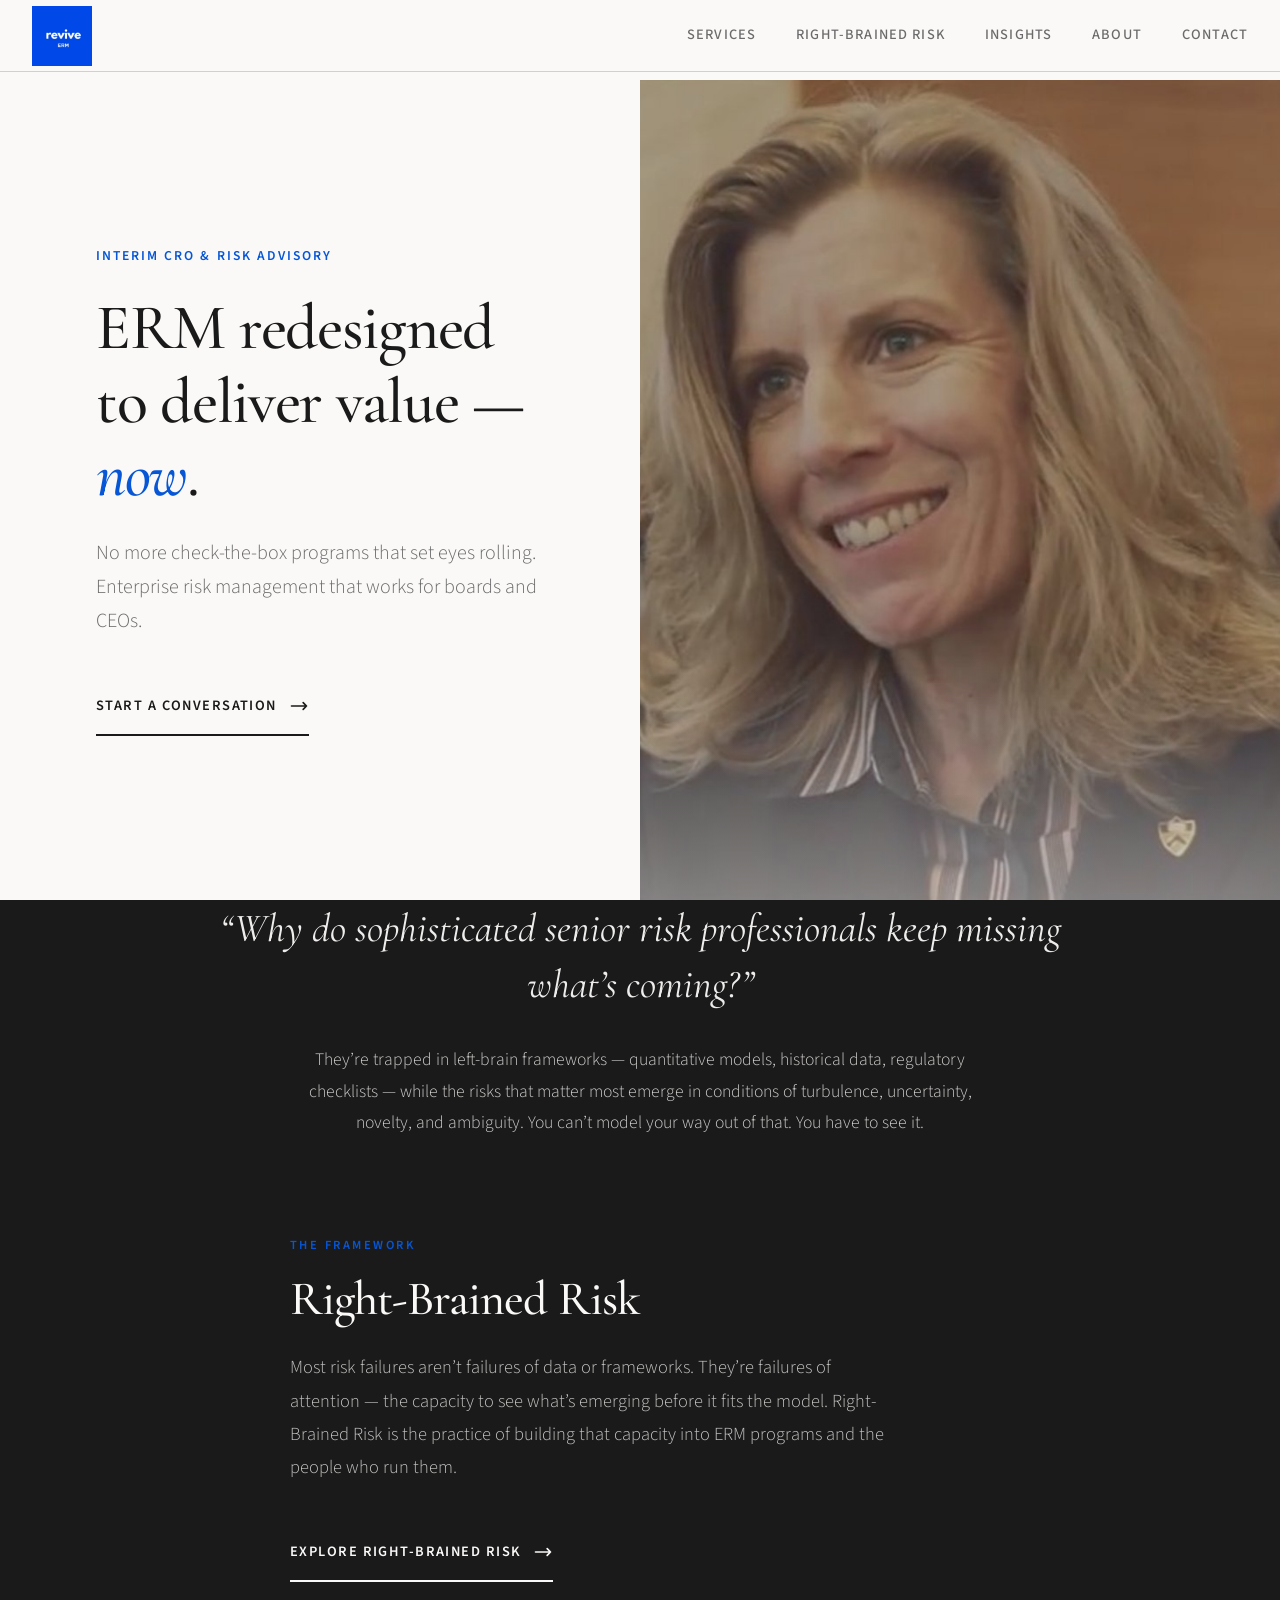
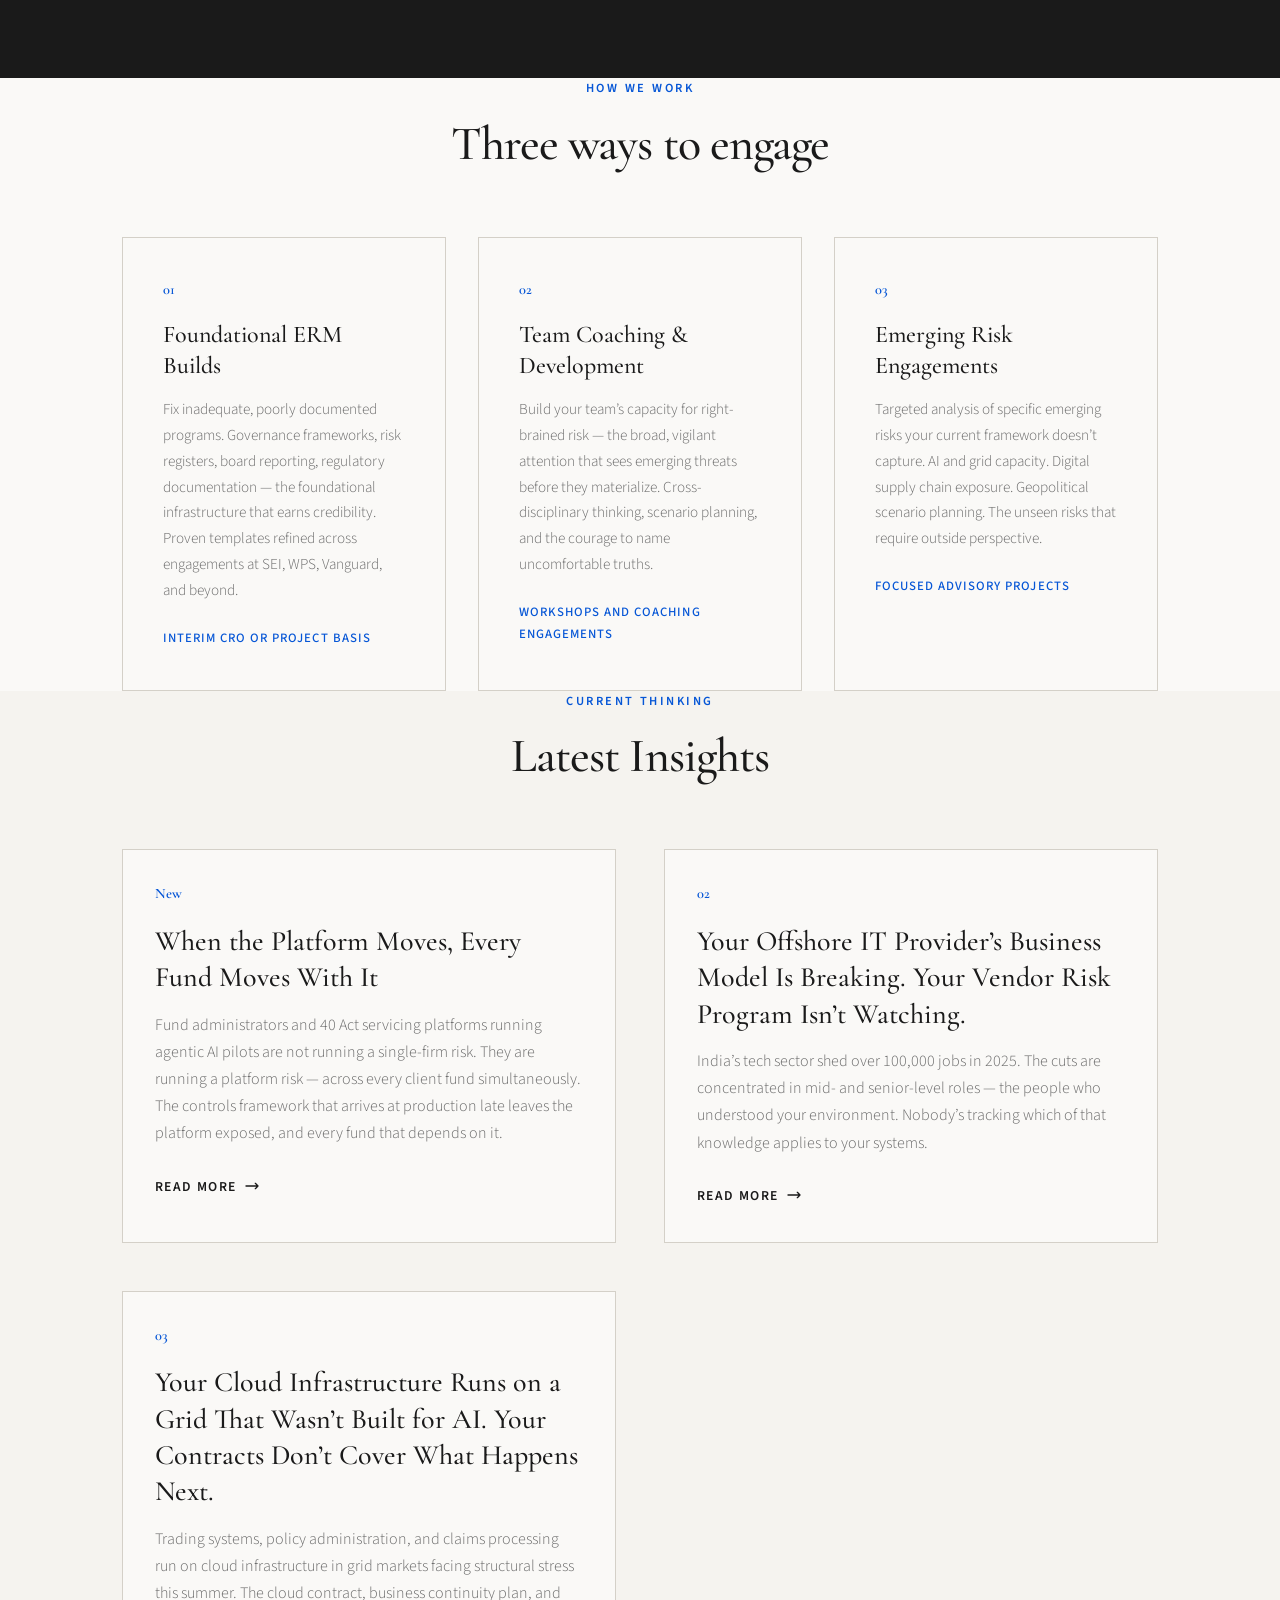
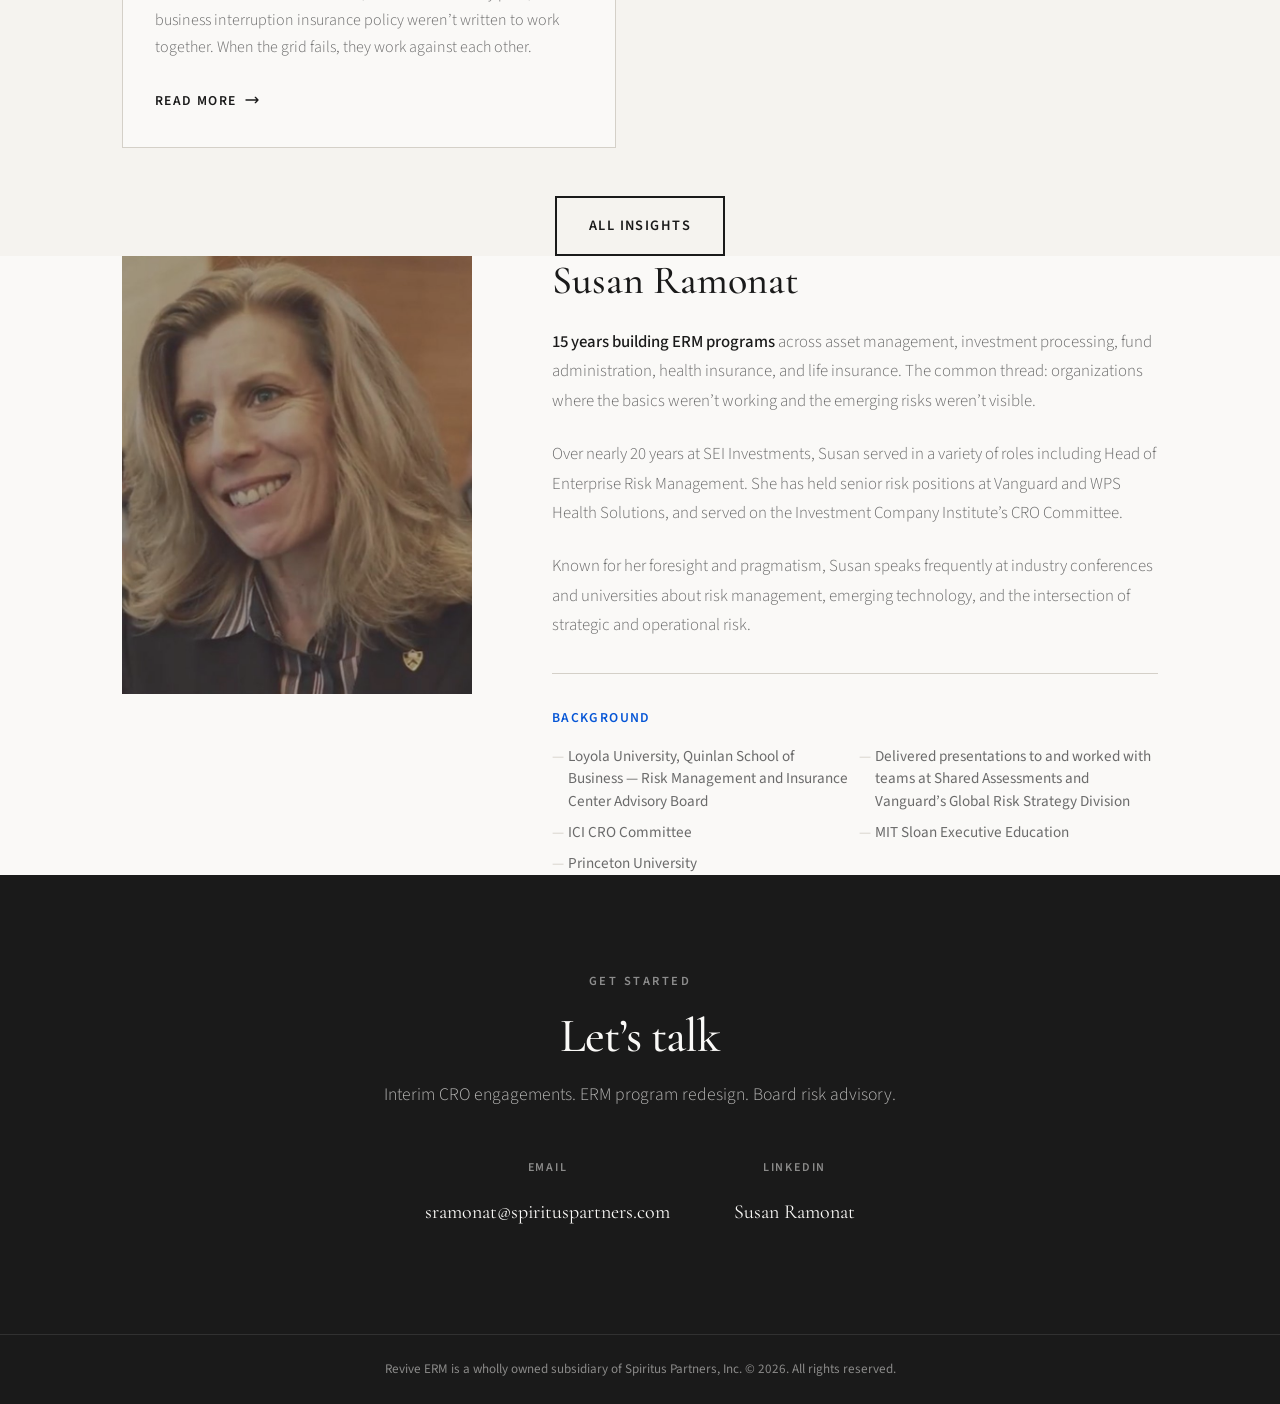
==== commit 85fb21fe: "Add files via upload" ====
--- a/index.html
+++ b/index.html
@@ -436,22 +436,22 @@
                 <h2 class="section-title">Latest Insights</h2>
             </div>
             <div class="topics-grid">
-                <a href="offshore-it-risk.html" class="topic-card featured">
+                <a href="fund-admin-agentic-ai-risk.html" class="topic-card featured">
                     <p class="topic-number">New</p>
+                    <h3 class="topic-title">When the Platform Moves, Every Fund Moves With It</h3>
+                    <p class="topic-excerpt">Fund administrators and 40&#160;Act servicing platforms running agentic AI pilots are not running a single-firm risk. They are running a platform risk &#8212; across every client fund simultaneously. The controls framework that arrives at production late leaves the platform exposed, and every fund that depends on it.</p>
+                    <span class="topic-link">Read more <svg xmlns="http://www.w3.org/2000/svg" width="16" height="16" fill="none" viewBox="0 0 24 24" stroke="currentColor" stroke-width="2"><path stroke-linecap="round" stroke-linejoin="round" d="M17 8l4 4m0 0l-4 4m4-4H3" /></svg></span>
+                </a>
+                <a href="offshore-it-risk.html" class="topic-card">
+                    <p class="topic-number">02</p>
                     <h3 class="topic-title">Your Offshore IT Provider&#8217;s Business Model Is Breaking. Your Vendor Risk Program Isn&#8217;t Watching.</h3>
                     <p class="topic-excerpt">India&#8217;s tech sector shed over 100,000 jobs in 2025. The cuts are concentrated in mid- and senior-level roles &#8212; the people who understood your environment. Nobody&#8217;s tracking which of that knowledge applies to your systems.</p>
                     <span class="topic-link">Read more <svg xmlns="http://www.w3.org/2000/svg" width="16" height="16" fill="none" viewBox="0 0 24 24" stroke="currentColor" stroke-width="2"><path stroke-linecap="round" stroke-linejoin="round" d="M17 8l4 4m0 0l-4 4m4-4H3" /></svg></span>
                 </a>
                 <a href="grid-risk.html" class="topic-card">
-                    <p class="topic-number">02</p>
+                    <p class="topic-number">03</p>
                     <h3 class="topic-title">Your Cloud Infrastructure Runs on a Grid That Wasn&#8217;t Built for AI. Your Contracts Don&#8217;t Cover What Happens Next.</h3>
                     <p class="topic-excerpt">Trading systems, policy administration, and claims processing run on cloud infrastructure in grid markets facing structural stress this summer. The cloud contract, business continuity plan, and business interruption insurance policy weren&#8217;t written to work together. When the grid fails, they work against each other.</p>
-                    <span class="topic-link">Read more <svg xmlns="http://www.w3.org/2000/svg" width="16" height="16" fill="none" viewBox="0 0 24 24" stroke="currentColor" stroke-width="2"><path stroke-linecap="round" stroke-linejoin="round" d="M17 8l4 4m0 0l-4 4m4-4H3" /></svg></span>
-                </a>
-                <a href="agentic-ai-risk.html" class="topic-card">
-                    <p class="topic-number">03</p>
-                    <h3 class="topic-title">Agentic AI Is in Pilot Across Your Business. How Does the Risk Function Ride Alongside?</h3>
-                    <p class="topic-excerpt">Asset managers, banks, and health insurers are running agentic AI pilots in reconciliation, claims administration, and fraud detection. Gatekeeper and oracle postures don&#8217;t fit. The sidecar posture does &#8212; if the risk function is willing to ride alongside the work.</p>
                     <span class="topic-link">Read more <svg xmlns="http://www.w3.org/2000/svg" width="16" height="16" fill="none" viewBox="0 0 24 24" stroke="currentColor" stroke-width="2"><path stroke-linecap="round" stroke-linejoin="round" d="M17 8l4 4m0 0l-4 4m4-4H3" /></svg></span>
                 </a>
             </div>
--- a/styles.css
+++ b/styles.css
@@ -1,714 +1,880 @@
 /* ============================================================
    Revive ERM — Shared Stylesheet
-   Built directly from approved site files. Edit here; all pages update.
-   To add nav items: edit nav.js only.
+   Mobile-first architecture. Base styles target 375px.
+   Scale up via min-width breakpoints: 480px, 768px, 900px, 1024px, 1200px.
+   Edit here; all pages update.
    ============================================================ */
 
+/* ── Custom Properties ─────────────────────────────────────── */
+
 :root {
-            --color-ink: #1a1a1a;
-            --color-paper: #faf9f7;
-            --color-accent: #0656d6;
-            --color-muted: #6b6b6b;
-            --color-rule: #d4d0c8;
-            --font-display: 'Cormorant Garamond', Georgia, serif;
-            --font-body: 'Source Sans 3', system-ui, sans-serif;
-        }
-
-        * {
-            margin: 0;
-            padding: 0;
-            box-sizing: border-box;
-        }
-
-        html {
-            scroll-behavior: smooth;
-        }
-
-        body {
-            font-family: var(--font-body);
-            font-size: 17px;
-            line-height: 1.7;
-            color: var(--color-ink);
-            background: var(--color-paper);
-            -webkit-font-smoothing: antialiased;
-        }
-
-        nav {
-            position: fixed;
-            top: 0;
-            left: 0;
-            right: 0;
-            z-index: 1000;
-            background: var(--color-paper);
-            border-bottom: 1px solid var(--color-rule);
-            padding: 1rem 2rem;
-            display: flex;
-            justify-content: space-between;
-            align-items: center;
-            transition: box-shadow 0.3s ease;
-        }
-
-        .nav-brand {
-            font-family: var(--font-display);
-            font-size: 1.5rem;
-            font-weight: 600;
-            color: var(--color-ink);
-            text-decoration: none;
-            letter-spacing: -0.02em;
-        }
-
-        .nav-logo {
-            height: 60px;
-            width: auto;
-        }
-
-        .nav-links {
-            display: flex;
-            gap: 2.5rem;
-            list-style: none;
-        }
-
-        .nav-links a {
-            font-size: 0.9rem;
-            font-weight: 500;
-            color: var(--color-muted);
-            text-decoration: none;
-            text-transform: uppercase;
-            letter-spacing: 0.08em;
-            transition: color 0.2s ease;
-        }
-
-        nav.scrolled {
-            box-shadow: 0 2px 20px rgba(0,0,0,0.06);
-        }
-
-        .nav-links a:hover,
-        .nav-links a.active {
-            color: var(--color-accent);
-        }
-
-        .nav-toggle {
-            display: none;
-            flex-direction: column;
-            gap: 5px;
-            cursor: pointer;
-            padding: 5px;
-        }
-
-        .nav-toggle span {
-            width: 24px;
-            height: 2px;
-            background: var(--color-ink);
-            transition: all 0.3s ease;
-        }
-
-        .article-header {
-            padding: 8rem 2rem 4rem;
-            max-width: 800px;
-            margin: 0 auto;
-        }
-
-        .article-meta {
-            display: flex;
-            align-items: center;
-            gap: 1rem;
-            margin-bottom: 2rem;
-        }
-
-        .article-category {
-            font-size: 0.8rem;
-            font-weight: 600;
-            text-transform: uppercase;
-            letter-spacing: 0.15em;
-            color: var(--color-accent);
-        }
-
-        .article-title {
-            font-family: var(--font-display);
-            font-size: clamp(2.5rem, 5vw, 3.5rem);
-            font-weight: 500;
-            line-height: 1.15;
-            letter-spacing: -0.02em;
-            margin-bottom: 1.5rem;
-        }
-
-        .article-subtitle {
-            font-size: 1.35rem;
-            font-weight: 300;
-            color: var(--color-muted);
-            line-height: 1.5;
-        }
-
-        .article-content {
-            max-width: 700px;
-            margin: 0 auto;
-            padding: 0 2rem 6rem;
-        }
-
-        .article-content h2 {
-            font-family: var(--font-display);
-            font-size: 1.75rem;
-            font-weight: 500;
-            margin: 3rem 0 1.5rem;
-            line-height: 1.3;
-        }
-
-        .article-content h3 {
-            font-family: var(--font-display);
-            font-size: 1.35rem;
-            font-weight: 500;
-            margin: 2rem 0 1rem;
-            line-height: 1.3;
-        }
-
-        .article-content p {
-            margin-bottom: 1.5rem;
-            font-weight: 300;
-        }
-
-        .article-content p strong {
-            font-weight: 500;
-            color: var(--color-ink);
-        }
-
-        .callout {
-            background: var(--color-accent);
-            color: var(--color-paper);
-            padding: 1.5rem 2rem;
-            margin: 2.5rem -2rem;
-            font-weight: 500;
-            font-size: 1.1rem;
-            line-height: 1.5;
-        }
-
-        .callout-question {
-            background: #f4f3f1;
-            color: var(--color-ink);
-            padding: 2rem;
-            margin: 2.5rem 0;
-            font-family: var(--font-display);
-            font-size: 1.25rem;
-            font-style: italic;
-            font-weight: 400;
-            line-height: 1.5;
-            border-left: 4px solid var(--color-accent);
-        }
-
-        .article-cta {
-            background: #f4f3f1;
-            padding: 3rem;
-            margin: 3rem -2rem 0;
-            text-align: center;
-        }
-
-        .article-cta h3 {
-            font-family: var(--font-display);
-            font-size: 1.5rem;
-            font-weight: 500;
-            margin-bottom: 1rem;
-        }
-
-        .article-cta p {
-            font-weight: 300;
-            color: var(--color-muted);
-            margin-bottom: 2rem;
-        }
-
-        .cta-button {
-            display: inline-flex;
-            align-items: center;
-            gap: 0.75rem;
-            font-size: 0.9rem;
-            font-weight: 600;
-            text-transform: uppercase;
-            letter-spacing: 0.1em;
-            color: var(--color-paper);
-            background: var(--color-ink);
-            text-decoration: none;
-            padding: 1rem 2rem;
-            transition: all 0.3s ease;
-        }
-
-        .cta-button:hover {
-            background: var(--color-accent);
-        }
-
-        footer {
-            background: var(--color-ink);
-            color: var(--color-paper);
-            padding: 2rem;
-            text-align: center;
-        }
-
-        .footer-text {
-            font-size: 0.85rem;
-            opacity: 0.5;
-        }
-
-        /* Section utilities */
-        .section-eyebrow {
-            font-size: 0.8rem;
-            font-weight: 600;
-            text-transform: uppercase;
-            letter-spacing: 0.2em;
-            color: var(--color-accent);
-            margin-bottom: 1rem;
-        }
-
-        .section-title {
-            font-family: var(--font-display);
-            font-size: clamp(2rem, 4vw, 3rem);
-            font-weight: 500;
-            line-height: 1.2;
-            letter-spacing: -0.02em;
-        }
-
-        .container {
-            max-width: 1100px;
-            margin: 0 auto;
-        }
-
-        .section-header {
-            text-align: center;
-            margin-bottom: 4rem;
-        }
-
-        /* TLDR block — article pages */
-        .tldr {
-            background: #f4f3f1;
-            border-left: 4px solid var(--color-accent);
-            padding: 1.5rem 2rem;
-            margin: 0 0 2.5rem;
-        }
-
-        .tldr-label {
-            font-size: 0.75rem;
-            font-weight: 600;
-            text-transform: uppercase;
-            letter-spacing: 0.15em;
-            color: var(--color-accent);
-            margin-bottom: 0.75rem;
-        }
-
-        .tldr p {
-            font-size: 0.95rem;
-            font-weight: 400;
-            margin-bottom: 0;
-        }
-
-
-        /* ── About Page ─────────────────────────────────────────── */
+    --color-ink:    #1a1a1a;
+    --color-paper:  #faf9f7;
+    --color-accent: #0656d6;
+    --color-muted:  #6b6b6b;
+    --color-rule:   #d4d0c8;
+    --color-surface:#f4f3f1;
+
+    --font-display: 'Cormorant Garamond', Georgia, serif;
+    --font-body:    'Source Sans 3', system-ui, sans-serif;
+
+    /* Spacing scale */
+    --space-xs:  0.5rem;
+    --space-sm:  1rem;
+    --space-md:  1.5rem;
+    --space-lg:  2.5rem;
+    --space-xl:  4rem;
+    --space-2xl: 6rem;
+
+    /* Nav height — used for page padding-top */
+    --nav-height: 60px;
+}
+
+/* ── Reset ─────────────────────────────────────────────────── */
+
+*, *::before, *::after {
+    margin: 0;
+    padding: 0;
+    box-sizing: border-box;
+}
+
+html {
+    scroll-behavior: smooth;
+    -webkit-text-size-adjust: 100%;
+}
+
+/* ── Base (375px mobile) ───────────────────────────────────── */
+
+body {
+    font-family: var(--font-body);
+    font-size: 16px;
+    line-height: 1.7;
+    color: var(--color-ink);
+    background: var(--color-paper);
+    -webkit-font-smoothing: antialiased;
+}
+
+img {
+    max-width: 100%;
+    height: auto;
+    display: block;
+}
+
+a {
+    color: inherit;
+}
+
+/* ── Navigation ────────────────────────────────────────────── */
+
+nav {
+    position: fixed;
+    top: 0;
+    left: 0;
+    right: 0;
+    z-index: 1000;
+    background: var(--color-paper);
+    border-bottom: 1px solid var(--color-rule);
+    padding: 0 var(--space-sm);
+    height: var(--nav-height);
+    display: flex;
+    justify-content: space-between;
+    align-items: center;
+    transition: box-shadow 0.3s ease;
+}
+
+nav.scrolled {
+    box-shadow: 0 2px 20px rgba(0, 0, 0, 0.06);
+}
+
+.nav-brand {
+    display: flex;
+    align-items: center;
+    text-decoration: none;
+    flex-shrink: 0;
+    z-index: 2;
+}
+
+/* Mobile: 40px logo keeps nav bar clean at 60px height */
+.nav-logo {
+    height: 40px;
+    width: auto;
+}
+
+/* Mobile: hamburger visible, links hidden */
+.nav-toggle {
+    display: flex;
+    flex-direction: column;
+    justify-content: center;
+    gap: 5px;
+    cursor: pointer;
+    /* 44×44px touch target */
+    width: 44px;
+    height: 44px;
+    padding: 10px;
+    z-index: 2;
+    background: none;
+    border: none;
+    flex-shrink: 0;
+}
+
+.nav-toggle span {
+    display: block;
+    width: 24px;
+    height: 2px;
+    background: var(--color-ink);
+    transition: all 0.3s ease;
+    border-radius: 1px;
+}
+
+/* Mobile nav: full-width dropdown below bar */
+.nav-links {
+    display: none;
+    list-style: none;
+}
+
+.nav-links.active {
+    display: flex;
+    flex-direction: column;
+    position: absolute;
+    top: var(--nav-height);
+    left: 0;
+    right: 0;
+    background: var(--color-paper);
+    border-bottom: 2px solid var(--color-accent);
+    padding: var(--space-sm) 0;
+    box-shadow: 0 8px 24px rgba(0, 0, 0, 0.08);
+    animation: navSlideDown 0.2s ease;
+}
+
+@keyframes navSlideDown {
+    from { opacity: 0; transform: translateY(-8px); }
+    to   { opacity: 1; transform: translateY(0); }
+}
+
+.nav-links li {
+    border-bottom: 1px solid var(--color-rule);
+}
+
+.nav-links li:last-child {
+    border-bottom: none;
+}
+
+.nav-links a {
+    display: block;
+    padding: 0.875rem var(--space-sm);
+    font-size: 0.9rem;
+    font-weight: 500;
+    color: var(--color-muted);
+    text-decoration: none;
+    text-transform: uppercase;
+    letter-spacing: 0.08em;
+    /* 44px min touch target */
+    min-height: 44px;
+    display: flex;
+    align-items: center;
+    transition: color 0.2s ease, background 0.2s ease;
+}
+
+.nav-links a:hover,
+.nav-links a.active {
+    color: var(--color-accent);
+    background: rgba(6, 86, 214, 0.04);
+}
+
+/* ── Section utilities ─────────────────────────────────────── */
+
+.container {
+    width: 100%;
+    max-width: 1100px;
+    margin: 0 auto;
+    padding: 0 var(--space-sm);
+}
+
+.section-eyebrow {
+    font-size: 0.78rem;
+    font-weight: 600;
+    text-transform: uppercase;
+    letter-spacing: 0.2em;
+    color: var(--color-accent);
+    margin-bottom: var(--space-sm);
+}
+
+.section-title {
+    font-family: var(--font-display);
+    font-size: clamp(1.75rem, 5vw, 3rem);
+    font-weight: 500;
+    line-height: 1.2;
+    letter-spacing: -0.02em;
+}
+
+.section-header {
+    text-align: center;
+    margin-bottom: var(--space-xl);
+}
+
+/* ── Page padding (accounts for fixed nav) ─────────────────── */
+
+.article-header {
+    padding: calc(var(--nav-height) + 2.5rem) var(--space-sm) 2rem;
+    max-width: 800px;
+    margin: 0 auto;
+}
+
+.article-meta {
+    display: flex;
+    align-items: center;
+    gap: var(--space-sm);
+    margin-bottom: var(--space-md);
+}
+
+.article-category {
+    font-size: 0.78rem;
+    font-weight: 600;
+    text-transform: uppercase;
+    letter-spacing: 0.15em;
+    color: var(--color-accent);
+}
+
+.article-title {
+    font-family: var(--font-display);
+    font-size: clamp(2rem, 6vw, 3.5rem);
+    font-weight: 500;
+    line-height: 1.15;
+    letter-spacing: -0.02em;
+    margin-bottom: var(--space-md);
+}
+
+.article-subtitle {
+    font-size: 1.1rem;
+    font-weight: 300;
+    color: var(--color-muted);
+    line-height: 1.6;
+}
+
+/* ── Article content ───────────────────────────────────────── */
+
+.article-content {
+    max-width: 700px;
+    margin: 0 auto;
+    padding: 0 var(--space-sm) var(--space-2xl);
+}
+
+.article-content h2 {
+    font-family: var(--font-display);
+    font-size: clamp(1.5rem, 4vw, 1.75rem);
+    font-weight: 500;
+    margin: 2.5rem 0 var(--space-md);
+    line-height: 1.3;
+}
+
+.article-content h3 {
+    font-family: var(--font-display);
+    font-size: clamp(1.2rem, 3vw, 1.35rem);
+    font-weight: 500;
+    margin: 2rem 0 var(--space-sm);
+    line-height: 1.3;
+}
+
+.article-content p {
+    margin-bottom: var(--space-md);
+    font-weight: 300;
+    font-size: 1rem;
+    line-height: 1.75;
+}
+
+.article-content p strong {
+    font-weight: 500;
+    color: var(--color-ink);
+}
+
+/* Callout blocks */
+.callout {
+    background: var(--color-accent);
+    color: var(--color-paper);
+    padding: var(--space-md) var(--space-sm);
+    margin: 2rem calc(-1 * var(--space-sm));
+    font-weight: 500;
+    font-size: 1.05rem;
+    line-height: 1.5;
+}
+
+.callout-question {
+    background: var(--color-surface);
+    color: var(--color-ink);
+    padding: var(--space-md);
+    margin: 2rem 0;
+    font-family: var(--font-display);
+    font-size: 1.2rem;
+    font-style: italic;
+    font-weight: 400;
+    line-height: 1.5;
+    border-left: 4px solid var(--color-accent);
+}
+
+/* TLDR block */
+.tldr {
+    background: var(--color-surface);
+    border-left: 4px solid var(--color-accent);
+    padding: var(--space-md);
+    margin: 0 0 2rem;
+}
+
+.tldr-label {
+    font-size: 0.75rem;
+    font-weight: 600;
+    text-transform: uppercase;
+    letter-spacing: 0.15em;
+    color: var(--color-accent);
+    margin-bottom: 0.75rem;
+}
+
+.tldr p {
+    font-size: 0.95rem;
+    font-weight: 400;
+    margin-bottom: 0;
+    line-height: 1.65;
+}
+
+/* Article CTA */
+.article-cta {
+    background: var(--color-surface);
+    padding: 2rem var(--space-sm);
+    margin: 2rem calc(-1 * var(--space-sm)) 0;
+    text-align: center;
+}
+
+.article-cta h3 {
+    font-family: var(--font-display);
+    font-size: 1.4rem;
+    font-weight: 500;
+    margin-bottom: var(--space-sm);
+    /* Override article-content h3 margins */
+    margin-top: 0;
+}
+
+.article-cta p {
+    font-weight: 300;
+    color: var(--color-muted);
+    margin-bottom: var(--space-md);
+}
+
+/* ── CTA Button ────────────────────────────────────────────── */
+
+.cta-button {
+    display: inline-flex;
+    align-items: center;
+    justify-content: center;
+    gap: 0.75rem;
+    font-size: 0.85rem;
+    font-weight: 600;
+    text-transform: uppercase;
+    letter-spacing: 0.1em;
+    color: var(--color-paper);
+    background: var(--color-ink);
+    text-decoration: none;
+    padding: 0.875rem 1.75rem;
+    min-height: 44px;
+    transition: background 0.3s ease;
+}
+
+.cta-button:hover {
+    background: var(--color-accent);
+}
+
+/* ── About Page ────────────────────────────────────────────── */
 
 .about-section {
-            padding: 10rem 2rem 6rem;
-            max-width: 1100px;
-            margin: 0 auto;
-        }
-
-        .about-content {
-            display: grid;
-            grid-template-columns: 350px 1fr;
-            gap: 5rem;
-            align-items: start;
-        }
-
-        .about-image {
-            position: relative;
-        }
-
-        .about-image img {
-            width: 100%;
-            aspect-ratio: 4/5;
-            object-fit: cover;
-            filter: grayscale(20%);
-        }
-
-        .about-image::after {
-            content: '';
-            position: absolute;
-            inset: 1rem -1rem -1rem 1rem;
-            border: 1px solid var(--color-accent);
-            z-index: -1;
-        }
-
-        .about-text h1 {
-            font-family: var(--font-display);
-            font-size: 2.5rem;
-            font-weight: 500;
-            margin-bottom: 1.5rem;
-            line-height: 1.2;
-        }
-
-        .about-text p {
-            font-size: 1.05rem;
-            font-weight: 300;
-            color: var(--color-muted);
-            margin-bottom: 1.5rem;
-        }
-
-        .about-text p strong {
-            color: var(--color-ink);
-            font-weight: 500;
-        }
-
-        .about-credentials {
-            margin-top: 2rem;
-            padding-top: 2rem;
-            border-top: 1px solid var(--color-rule);
-        }
-
-        .about-credentials h2 {
-            font-size: 0.85rem;
-            font-weight: 600;
-            text-transform: uppercase;
-            letter-spacing: 0.1em;
-            color: var(--color-accent);
-            margin-bottom: 1rem;
-        }
-
-        .about-credentials ul {
-            list-style: none;
-            display: grid;
-            grid-template-columns: 1fr 1fr;
-            gap: 0.5rem;
-        }
-
-        .about-credentials li {
-            font-size: 0.95rem;
-            color: var(--color-muted);
-            padding-left: 1rem;
-            position: relative;
-        }
-
-        .about-credentials li::before {
-            content: '—';
-            position: absolute;
-            left: 0;
-            color: var(--color-rule);
-        }
-
-        /* Contact Section */
-        .contact {
-            background: var(--color-ink);
-            color: var(--color-paper);
-            text-align: center;
-            padding: 6rem 2rem;
-        }
-
-        .contact .section-eyebrow {
-            color: rgba(255,255,255,0.5);
-        }
-
-        .contact .section-title {
-            color: var(--color-paper);
-            margin-bottom: 1rem;
-        }
-
-        .contact-subtitle {
-            font-size: 1.1rem;
-            font-weight: 300;
-            opacity: 0.7;
-            margin-bottom: 3rem;
-        }
-
-        .contact-methods {
-            display: flex;
-            justify-content: center;
-            gap: 4rem;
-            flex-wrap: wrap;
-        }
-
-        .contact-method {
-            text-align: center;
-        }
-
-        .contact-method-label {
-            font-size: 0.75rem;
-            font-weight: 600;
-            text-transform: uppercase;
-            letter-spacing: 0.15em;
-            opacity: 0.5;
-            margin-bottom: 0.5rem;
-        }
-
-        .contact-method a {
-            font-family: var(--font-display);
-            font-size: 1.25rem;
-            color: var(--color-paper);
-            text-decoration: none;
-            transition: opacity 0.2s ease;
-        }
-
-        .contact-method a:hover {
-            opacity: 0.7;
-        }
-
-        footer {
-            background: var(--color-ink);
-            color: var(--color-paper);
-            padding: 2rem;
-            text-align: center;
-            border-top: 1px solid rgba(255,255,255,0.1);
-        }
-
-        .footer-text {
-            font-size: 0.85rem;
-            opacity: 0.5;
-        }
-
-        .footer-text a {
-            color: inherit;
-            text-decoration: none;
-        }
-
-        
-
-
-        footer {
-            border-top: 1px solid rgba(255,255,255,0.1);
-        }
-
-        .footer-text a {
-            color: inherit;
-            text-decoration: none;
-        }
-
-
-        /* ── Insights Page ──────────────────────────────────────── */
+    padding: calc(var(--nav-height) + 2.5rem) var(--space-sm) var(--space-xl);
+    max-width: 1100px;
+    margin: 0 auto;
+}
+
+/* Mobile: stacked */
+.about-content {
+    display: flex;
+    flex-direction: column;
+    gap: 2rem;
+}
+
+.about-image {
+    position: relative;
+    max-width: 280px;
+}
+
+.about-image img {
+    width: 100%;
+    aspect-ratio: 4/5;
+    object-fit: cover;
+    filter: grayscale(20%);
+}
+
+.about-image::after {
+    content: '';
+    position: absolute;
+    inset: 0.75rem -0.75rem -0.75rem 0.75rem;
+    border: 1px solid var(--color-accent);
+    z-index: -1;
+}
+
+.about-text h1 {
+    font-family: var(--font-display);
+    font-size: clamp(2rem, 5vw, 2.5rem);
+    font-weight: 500;
+    margin-bottom: var(--space-md);
+    line-height: 1.2;
+}
+
+.about-text p {
+    font-size: 1rem;
+    font-weight: 300;
+    color: var(--color-muted);
+    margin-bottom: var(--space-md);
+    line-height: 1.75;
+}
+
+.about-text p strong {
+    color: var(--color-ink);
+    font-weight: 500;
+}
+
+.about-credentials {
+    margin-top: 2rem;
+    padding-top: 2rem;
+    border-top: 1px solid var(--color-rule);
+}
+
+.about-credentials h2 {
+    font-size: 0.8rem;
+    font-weight: 600;
+    text-transform: uppercase;
+    letter-spacing: 0.1em;
+    color: var(--color-accent);
+    margin-bottom: var(--space-sm);
+}
+
+/* Mobile: single column */
+.about-credentials ul {
+    list-style: none;
+    display: grid;
+    grid-template-columns: 1fr;
+    gap: 0.5rem;
+}
+
+.about-credentials li {
+    font-size: 0.95rem;
+    color: var(--color-muted);
+    padding-left: var(--space-sm);
+    position: relative;
+    line-height: 1.5;
+}
+
+.about-credentials li::before {
+    content: '—';
+    position: absolute;
+    left: 0;
+    color: var(--color-rule);
+}
+
+/* ── Contact Section ───────────────────────────────────────── */
+
+.contact {
+    background: var(--color-ink);
+    color: var(--color-paper);
+    text-align: center;
+    padding: var(--space-xl) var(--space-sm);
+}
+
+.contact .section-eyebrow {
+    color: rgba(255, 255, 255, 0.5);
+}
+
+.contact .section-title {
+    color: var(--color-paper);
+    margin-bottom: var(--space-sm);
+}
+
+.contact-subtitle {
+    font-size: 1rem;
+    font-weight: 300;
+    opacity: 0.7;
+    margin-bottom: 2rem;
+    line-height: 1.6;
+}
+
+.contact-methods {
+    display: flex;
+    flex-direction: column;
+    align-items: center;
+    gap: var(--space-md);
+}
+
+.contact-method {
+    text-align: center;
+}
+
+.contact-method-label {
+    font-size: 0.75rem;
+    font-weight: 600;
+    text-transform: uppercase;
+    letter-spacing: 0.15em;
+    opacity: 0.5;
+    margin-bottom: 0.5rem;
+}
+
+.contact-method a {
+    font-family: var(--font-display);
+    font-size: 1.2rem;
+    color: var(--color-paper);
+    text-decoration: none;
+    /* Tap target */
+    display: inline-block;
+    padding: 0.25rem 0;
+    min-height: 44px;
+    line-height: 44px;
+    transition: opacity 0.2s ease;
+}
+
+.contact-method a:hover {
+    opacity: 0.7;
+}
+
+/* ── Insights Page ─────────────────────────────────────────── */
 
 .page-header {
-            padding: 10rem 2rem 4rem;
-            text-align: center;
-            max-width: 800px;
-            margin: 0 auto;
-        }
-
-        .page-title {
-            font-family: var(--font-display);
-            font-size: clamp(2.5rem, 5vw, 3.5rem);
-            font-weight: 500;
-            line-height: 1.15;
-            letter-spacing: -0.02em;
-            margin-bottom: 1rem;
-        }
-
-        .page-subtitle {
-            font-size: 1.25rem;
-            font-weight: 300;
-            color: var(--color-muted);
-        }
-
-        .insights-list {
-            max-width: 900px;
-            margin: 0 auto;
-            padding: 0 2rem 6rem;
-        }
-
-        .cluster-header {
-            padding: 3rem 0 0;
-            border-top: 2px solid var(--color-ink);
-            margin-top: 1rem;
-        }
-
-        .cluster-header:first-child {
-            border-top: none;
-            margin-top: 0;
-            padding-top: 0;
-        }
-
-        .cluster-label {
-            font-size: 0.8rem;
-            font-weight: 600;
-            text-transform: uppercase;
-            letter-spacing: 0.15em;
-            color: var(--color-ink);
-            margin-bottom: 0;
-        }
-
-        .insight-item {
-            display: block;
-            padding: 3rem 0;
-            border-bottom: 1px solid var(--color-rule);
-            text-decoration: none;
-            color: inherit;
-            transition: all 0.3s ease;
-        }
-
-        .insight-item:first-child {
-            border-top: 1px solid var(--color-rule);
-        }
-
-        .insight-item:hover {
-            padding-left: 1rem;
-        }
-
-        .insight-item:hover .insight-title {
-            color: var(--color-accent);
-        }
-
-        .insight-category {
-            font-size: 0.8rem;
-            font-weight: 600;
-            text-transform: uppercase;
-            letter-spacing: 0.15em;
-            color: var(--color-accent);
-            margin-bottom: 0.75rem;
-        }
-
-        .insight-title {
-            font-family: var(--font-display);
-            font-size: 1.75rem;
-            font-weight: 500;
-            line-height: 1.3;
-            margin-bottom: 0.75rem;
-            transition: color 0.2s ease;
-        }
-
-        .insight-excerpt {
-            font-size: 1rem;
-            font-weight: 300;
-            color: var(--color-muted);
-            line-height: 1.7;
-            max-width: 700px;
-        }
-
-        footer {
-            background: var(--color-ink);
-            color: var(--color-paper);
-            padding: 2rem;
-            text-align: center;
-        }
-
-        .footer-text {
-            font-size: 0.85rem;
-            opacity: 0.5;
-        }
-
-        .footer-text a {
-            color: inherit;
-            text-decoration: none;
-        }
-
-        
-
-        /* ── Hero Animations (index only) ──────────────────────── */
+    padding: calc(var(--nav-height) + 2.5rem) var(--space-sm) 2rem;
+    text-align: center;
+    max-width: 800px;
+    margin: 0 auto;
+}
+
+.page-title {
+    font-family: var(--font-display);
+    font-size: clamp(2rem, 6vw, 3.5rem);
+    font-weight: 500;
+    line-height: 1.15;
+    letter-spacing: -0.02em;
+    margin-bottom: var(--space-sm);
+}
+
+.page-subtitle {
+    font-size: 1.1rem;
+    font-weight: 300;
+    color: var(--color-muted);
+    line-height: 1.6;
+}
+
+.insights-list {
+    max-width: 900px;
+    margin: 0 auto;
+    padding: 0 var(--space-sm) var(--space-2xl);
+}
+
+.cluster-header {
+    padding: 2.5rem 0 0;
+    border-top: 2px solid var(--color-ink);
+    margin-top: var(--space-sm);
+}
+
+.cluster-header:first-child {
+    border-top: none;
+    margin-top: 0;
+    padding-top: 0;
+}
+
+.cluster-label {
+    font-size: 0.78rem;
+    font-weight: 600;
+    text-transform: uppercase;
+    letter-spacing: 0.15em;
+    color: var(--color-ink);
+}
+
+.insight-item {
+    display: block;
+    padding: 2rem 0;
+    border-bottom: 1px solid var(--color-rule);
+    text-decoration: none;
+    color: inherit;
+    transition: padding-left 0.3s ease;
+}
+
+.insight-item:first-of-type {
+    border-top: 1px solid var(--color-rule);
+}
+
+.insight-category {
+    font-size: 0.78rem;
+    font-weight: 600;
+    text-transform: uppercase;
+    letter-spacing: 0.15em;
+    color: var(--color-accent);
+    margin-bottom: 0.75rem;
+}
+
+.insight-title {
+    font-family: var(--font-display);
+    font-size: clamp(1.4rem, 4vw, 1.75rem);
+    font-weight: 500;
+    line-height: 1.3;
+    margin-bottom: 0.75rem;
+    transition: color 0.2s ease;
+}
+
+.insight-excerpt {
+    font-size: 0.95rem;
+    font-weight: 300;
+    color: var(--color-muted);
+    line-height: 1.7;
+}
+
+/* ── Hero Animations (index only) ──────────────────────────── */
 
 @keyframes fadeInUp {
-            from {
-                opacity: 0;
-                transform: translateY(30px);
-            }
-            to {
-                opacity: 1;
-                transform: translateY(0);
-            }
-
-        /* ── 1024px breakpoint ─────────────────────────────────── */
-
-@media (max-width: 1024px) {
-            .about-content {
-                grid-template-columns: 1fr;
-                gap: 3rem;
-            }
-
-            .about-image {
-                max-width: 350px;
-            }
-
-            .about-credentials ul {
-                grid-template-columns: 1fr;
-            }
-        }
-
-        
-
-        /* ── 768px breakpoint ──────────────────────────────────── */
-
-        @media (max-width: 768px) {
-
-            nav {
-                padding: 1rem;
-            }
-
-            .nav-links {
-                display: none;
-            }
-
-            .nav-toggle {
-                display: flex;
-            }
-
-            .article-header {
-                padding: 6rem 1.5rem 3rem;
-            }
-
-            .article-content {
-                padding: 0 1.5rem 4rem;
-            }
-
-            .callout {
-                margin: 2rem -1.5rem;
-                padding: 1.5rem;
-            }
-
-            .article-cta {
-                margin: 2rem -1.5rem 0;
-                padding: 2rem 1.5rem;
-            }
-        
-
-            nav {
-                padding: 1rem;
-            }
-
-            .nav-links {
-                display: none;
-            }
-
-            .nav-toggle {
-                display: flex;
-            }
-
-            .about-section {
-                padding: 7rem 1.5rem 4rem;
-            }
-
-            .contact {
-                padding: 4rem 1.5rem;
-            }
-
-            .contact-methods {
-                flex-direction: column;
-                gap: 2rem;
-            }
-        
-
-            nav {
-                padding: 1rem;
-            }
-
-            .nav-links {
-                display: none;
-            }
-
-            .nav-toggle {
-                display: flex;
-            }
-
-            .page-header {
-                padding: 7rem 1.5rem 3rem;
-            }
-
-            .insights-list {
-                padding: 0 1.5rem 4rem;
-            }
-
-            .insight-item {
-                padding: 2rem 0;
-            }
-
-            .insight-item:hover {
-                padding-left: 0;
-            }
-        
-        }+    from {
+        opacity: 0;
+        transform: translateY(30px);
+    }
+    to {
+        opacity: 1;
+        transform: translateY(0);
+    }
+}
+
+/* ── Footer ────────────────────────────────────────────────── */
+
+footer {
+    background: var(--color-ink);
+    color: var(--color-paper);
+    padding: 1.5rem var(--space-sm);
+    text-align: center;
+    border-top: 1px solid rgba(255, 255, 255, 0.1);
+}
+
+.footer-text {
+    font-size: 0.82rem;
+    opacity: 0.5;
+    line-height: 1.6;
+}
+
+.footer-text a {
+    color: inherit;
+    text-decoration: none;
+}
+
+/* ── 480px breakpoint ──────────────────────────────────────── */
+
+@media (min-width: 480px) {
+    .container {
+        padding: 0 var(--space-md);
+    }
+
+    .article-header {
+        padding: calc(var(--nav-height) + 3rem) var(--space-md) 2.5rem;
+    }
+
+    .article-content {
+        padding: 0 var(--space-md) var(--space-2xl);
+    }
+
+    .callout {
+        padding: var(--space-md) var(--space-md);
+        margin: 2rem calc(-1 * var(--space-md));
+    }
+
+    .article-cta {
+        padding: 2.5rem var(--space-md);
+        margin: 2rem calc(-1 * var(--space-md)) 0;
+    }
+
+    .about-section {
+        padding: calc(var(--nav-height) + 3rem) var(--space-md) var(--space-xl);
+    }
+
+    .about-image {
+        max-width: 320px;
+    }
+
+    .page-header {
+        padding: calc(var(--nav-height) + 3rem) var(--space-md) 2.5rem;
+    }
+
+    .insights-list {
+        padding: 0 var(--space-md) var(--space-2xl);
+    }
+}
+
+/* ── 768px breakpoint ──────────────────────────────────────── */
+
+@media (min-width: 768px) {
+    body {
+        font-size: 17px;
+    }
+
+    .article-header {
+        padding: calc(var(--nav-height) + 4rem) 2rem 3rem;
+    }
+
+    .article-content {
+        padding: 0 2rem var(--space-2xl);
+    }
+
+    .article-subtitle {
+        font-size: 1.25rem;
+    }
+
+    .callout {
+        padding: 1.5rem 2rem;
+        margin: 2.5rem -2rem;
+        font-size: 1.1rem;
+    }
+
+    .callout-question {
+        font-size: 1.25rem;
+        padding: 2rem;
+    }
+
+    .article-cta {
+        padding: 3rem;
+        margin: 3rem -2rem 0;
+    }
+
+    .article-cta h3 {
+        font-size: 1.5rem;
+    }
+
+    .about-section {
+        padding: calc(var(--nav-height) + 5rem) 2rem var(--space-2xl);
+    }
+
+    .contact {
+        padding: var(--space-2xl) 2rem;
+    }
+
+    .contact-methods {
+        flex-direction: row;
+        justify-content: center;
+        gap: var(--space-xl);
+    }
+
+    .contact-subtitle {
+        font-size: 1.1rem;
+        margin-bottom: 3rem;
+    }
+
+    .contact-method a {
+        font-size: 1.25rem;
+    }
+
+    .page-header {
+        padding: calc(var(--nav-height) + 5rem) 2rem 3rem;
+    }
+
+    .insights-list {
+        padding: 0 2rem var(--space-2xl);
+    }
+
+    .insight-item {
+        padding: 2.5rem 0;
+    }
+
+    .insight-item:hover {
+        padding-left: var(--space-sm);
+    }
+
+    .insight-item:hover .insight-title {
+        color: var(--color-accent);
+    }
+
+    .about-credentials ul {
+        grid-template-columns: 1fr 1fr;
+    }
+}
+
+/* ── 900px breakpoint — desktop nav replaces hamburger ─────── */
+
+@media (min-width: 900px) {
+    :root {
+        --nav-height: 72px;
+    }
+
+    nav {
+        padding: 0 2rem;
+    }
+
+    .nav-logo {
+        height: 60px;
+    }
+
+    /* Hide hamburger, show links */
+    .nav-toggle {
+        display: none;
+    }
+
+    .nav-links {
+        display: flex;
+        flex-direction: row;
+        gap: 2.5rem;
+        position: static;
+        background: none;
+        border: none;
+        padding: 0;
+        box-shadow: none;
+        animation: none;
+    }
+
+    /* Override mobile active state */
+    .nav-links.active {
+        display: flex;
+        flex-direction: row;
+        position: static;
+        border: none;
+        box-shadow: none;
+        padding: 0;
+        animation: none;
+    }
+
+    .nav-links li {
+        border-bottom: none;
+    }
+
+    .nav-links a {
+        display: block;
+        padding: 0;
+        min-height: auto;
+        font-size: 0.9rem;
+        background: none;
+    }
+
+    .nav-links a:hover,
+    .nav-links a.active {
+        background: none;
+        color: var(--color-accent);
+    }
+}
+
+/* ── 1024px breakpoint ─────────────────────────────────────── */
+
+@media (min-width: 1024px) {
+    .about-content {
+        display: grid;
+        grid-template-columns: 350px 1fr;
+        gap: 5rem;
+        align-items: start;
+    }
+
+    .about-image {
+        max-width: none;
+    }
+
+    .about-image::after {
+        inset: 1rem -1rem -1rem 1rem;
+    }
+}
+
+/* ── 1200px breakpoint ─────────────────────────────────────── */
+
+@media (min-width: 1200px) {
+    .container {
+        padding: 0 2rem;
+    }
+}
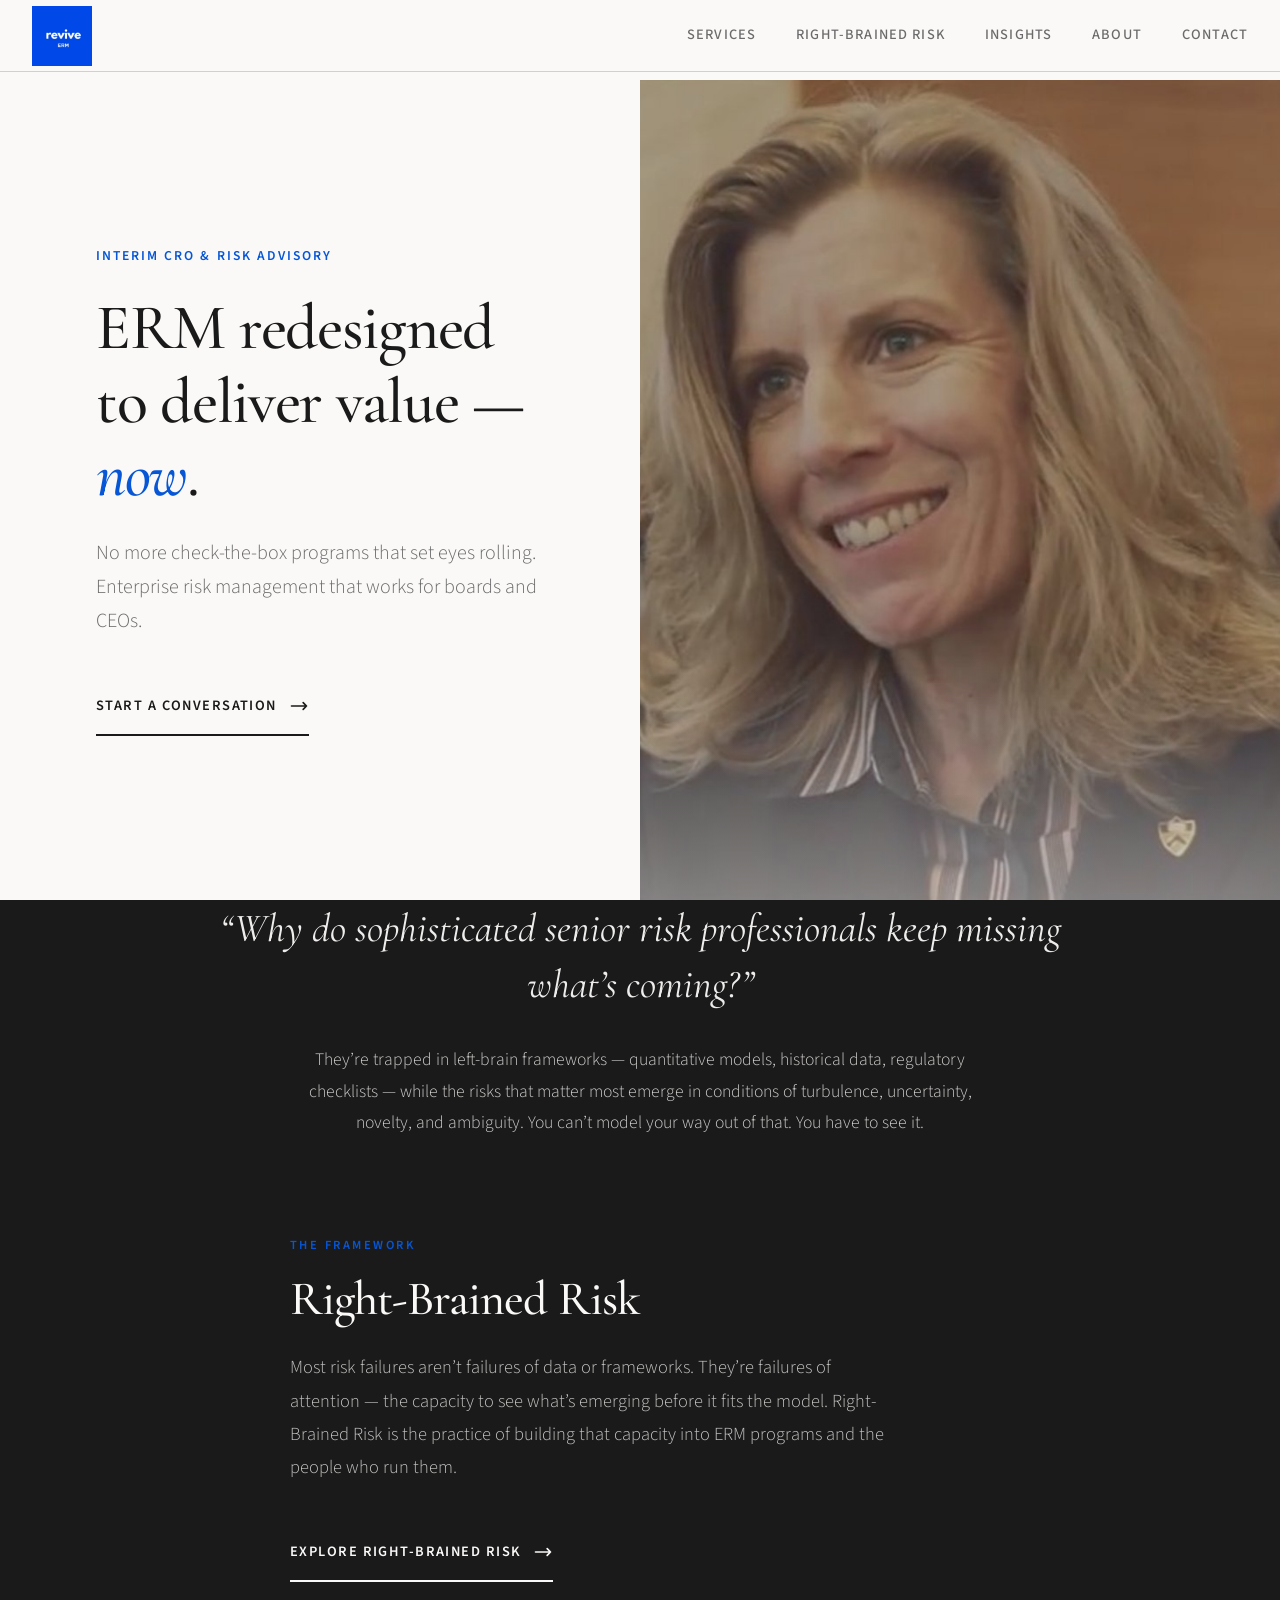
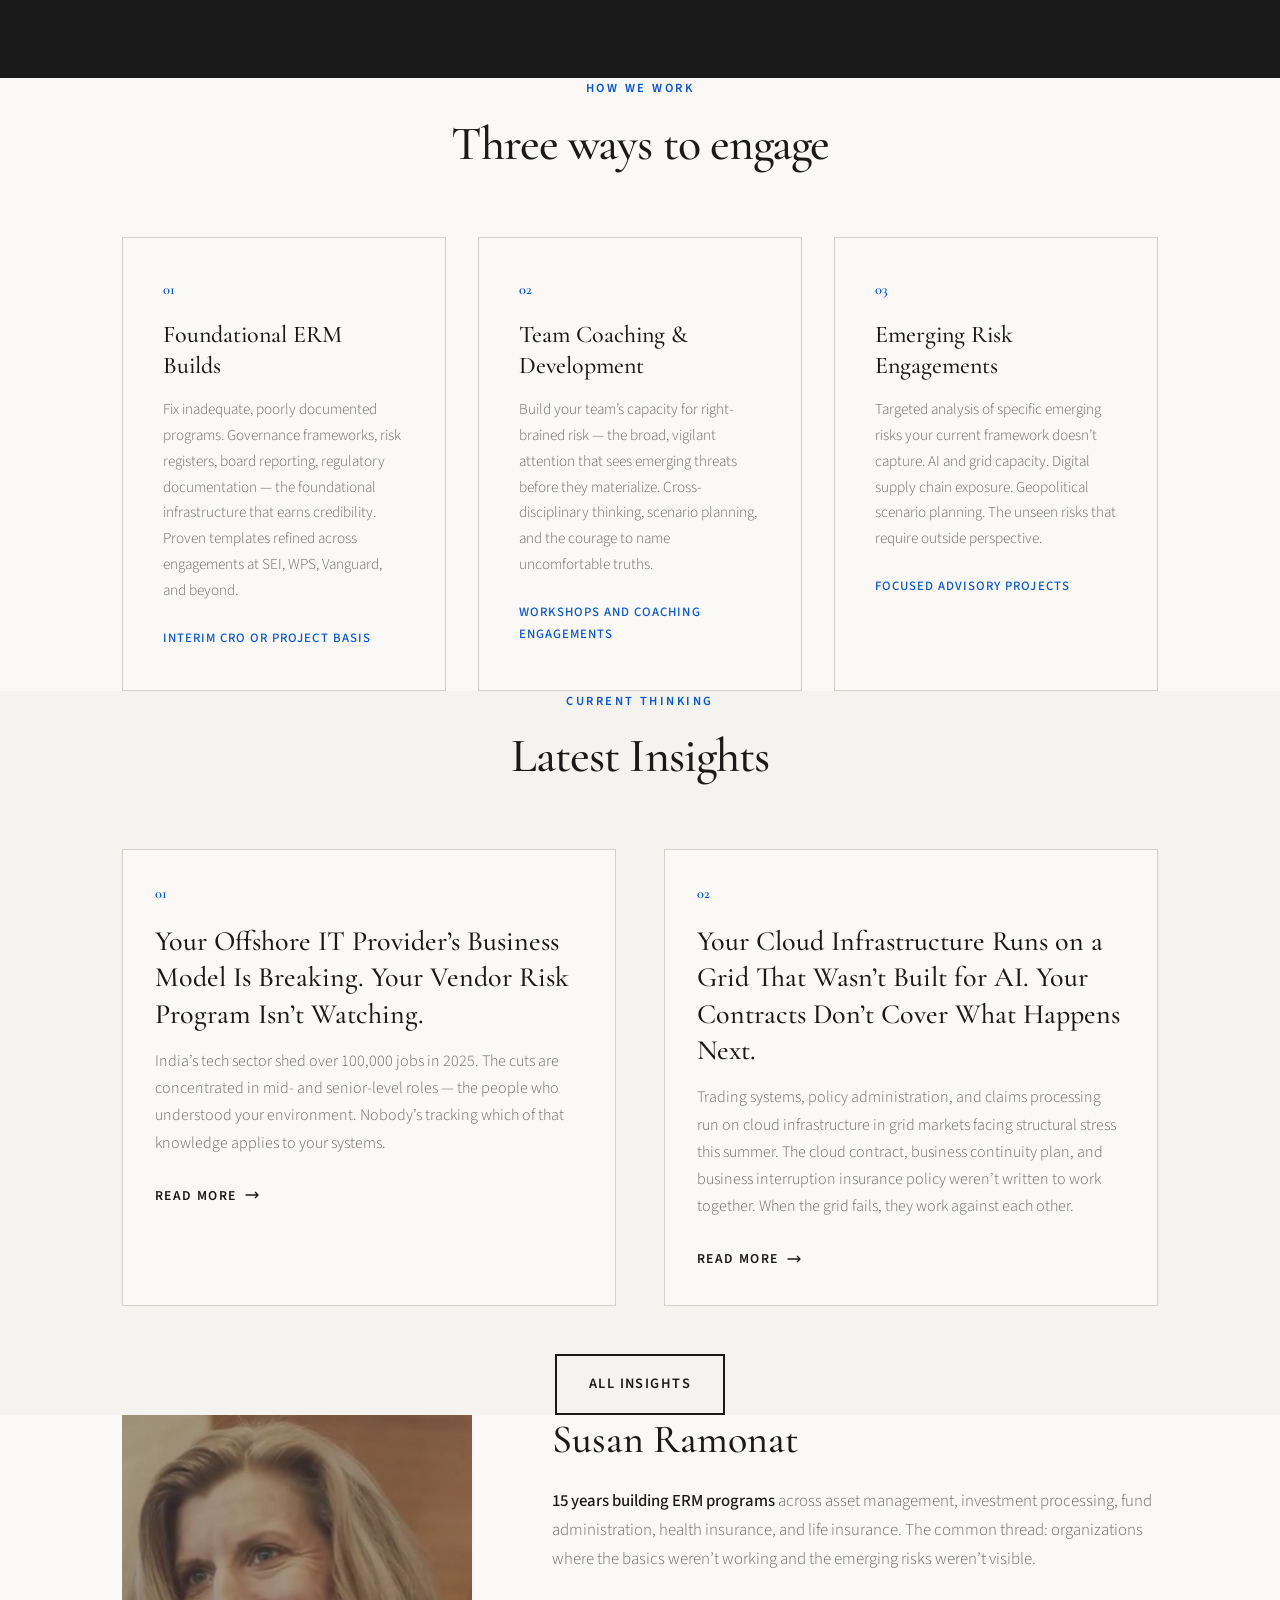
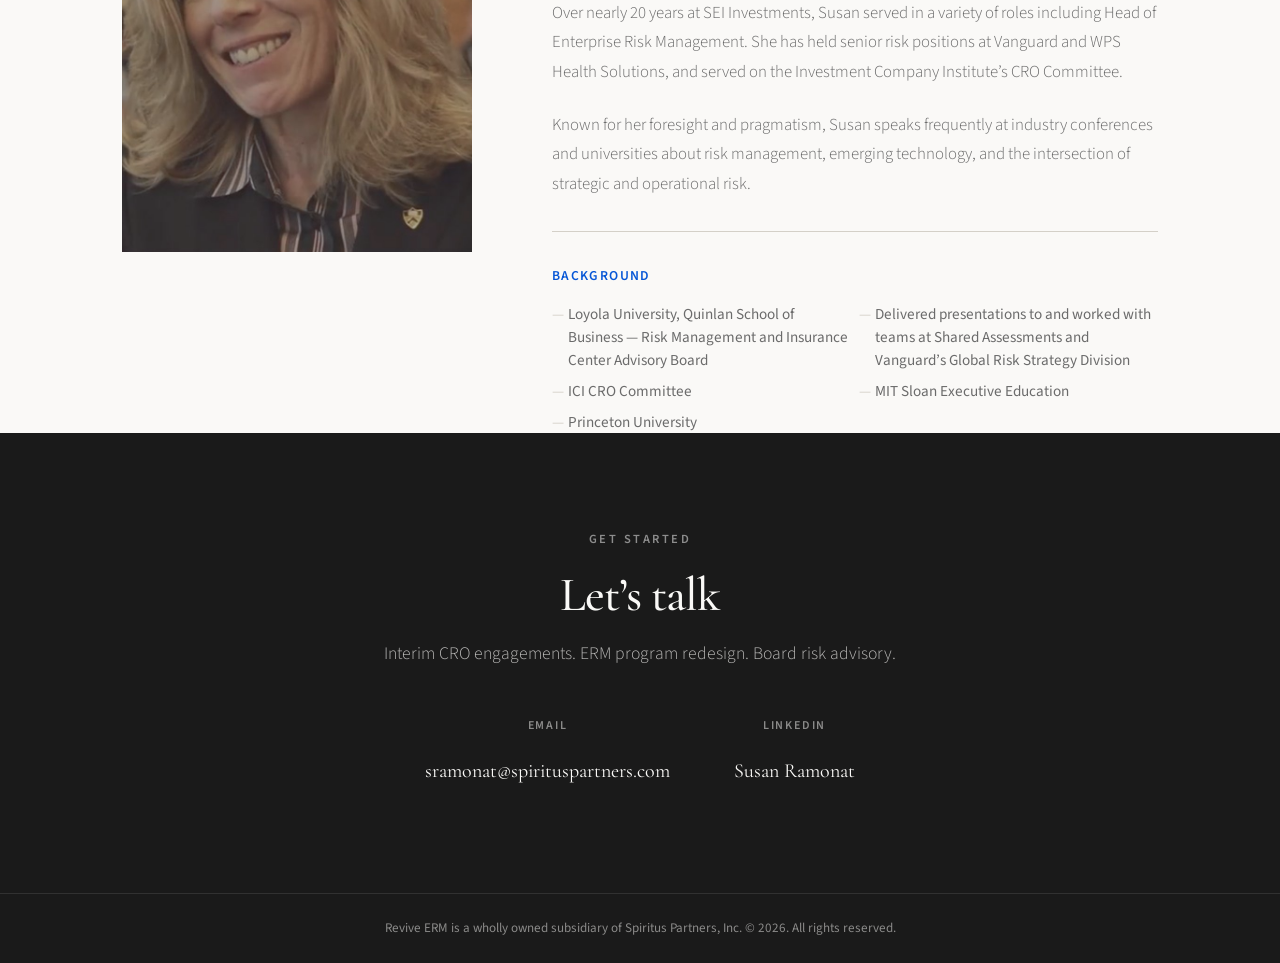
==== commit 86228e8d: "Remove fund-admin article card; renumber remaining posts 01/02" ====
--- a/index.html
+++ b/index.html
@@ -436,20 +436,14 @@
                 <h2 class="section-title">Latest Insights</h2>
             </div>
             <div class="topics-grid">
-                <a href="fund-admin-agentic-ai-risk.html" class="topic-card featured">
-                    <p class="topic-number">New</p>
-                    <h3 class="topic-title">When the Platform Moves, Every Fund Moves With It</h3>
-                    <p class="topic-excerpt">Fund administrators and 40&#160;Act servicing platforms running agentic AI pilots are not running a single-firm risk. They are running a platform risk &#8212; across every client fund simultaneously. The controls framework that arrives at production late leaves the platform exposed, and every fund that depends on it.</p>
-                    <span class="topic-link">Read more <svg xmlns="http://www.w3.org/2000/svg" width="16" height="16" fill="none" viewBox="0 0 24 24" stroke="currentColor" stroke-width="2"><path stroke-linecap="round" stroke-linejoin="round" d="M17 8l4 4m0 0l-4 4m4-4H3" /></svg></span>
-                </a>
-                <a href="offshore-it-risk.html" class="topic-card">
-                    <p class="topic-number">02</p>
+                <a href="offshore-it-risk.html" class="topic-card featured">
+                    <p class="topic-number">01</p>
                     <h3 class="topic-title">Your Offshore IT Provider&#8217;s Business Model Is Breaking. Your Vendor Risk Program Isn&#8217;t Watching.</h3>
                     <p class="topic-excerpt">India&#8217;s tech sector shed over 100,000 jobs in 2025. The cuts are concentrated in mid- and senior-level roles &#8212; the people who understood your environment. Nobody&#8217;s tracking which of that knowledge applies to your systems.</p>
                     <span class="topic-link">Read more <svg xmlns="http://www.w3.org/2000/svg" width="16" height="16" fill="none" viewBox="0 0 24 24" stroke="currentColor" stroke-width="2"><path stroke-linecap="round" stroke-linejoin="round" d="M17 8l4 4m0 0l-4 4m4-4H3" /></svg></span>
                 </a>
                 <a href="grid-risk.html" class="topic-card">
-                    <p class="topic-number">03</p>
+                    <p class="topic-number">02</p>
                     <h3 class="topic-title">Your Cloud Infrastructure Runs on a Grid That Wasn&#8217;t Built for AI. Your Contracts Don&#8217;t Cover What Happens Next.</h3>
                     <p class="topic-excerpt">Trading systems, policy administration, and claims processing run on cloud infrastructure in grid markets facing structural stress this summer. The cloud contract, business continuity plan, and business interruption insurance policy weren&#8217;t written to work together. When the grid fails, they work against each other.</p>
                     <span class="topic-link">Read more <svg xmlns="http://www.w3.org/2000/svg" width="16" height="16" fill="none" viewBox="0 0 24 24" stroke="currentColor" stroke-width="2"><path stroke-linecap="round" stroke-linejoin="round" d="M17 8l4 4m0 0l-4 4m4-4H3" /></svg></span>
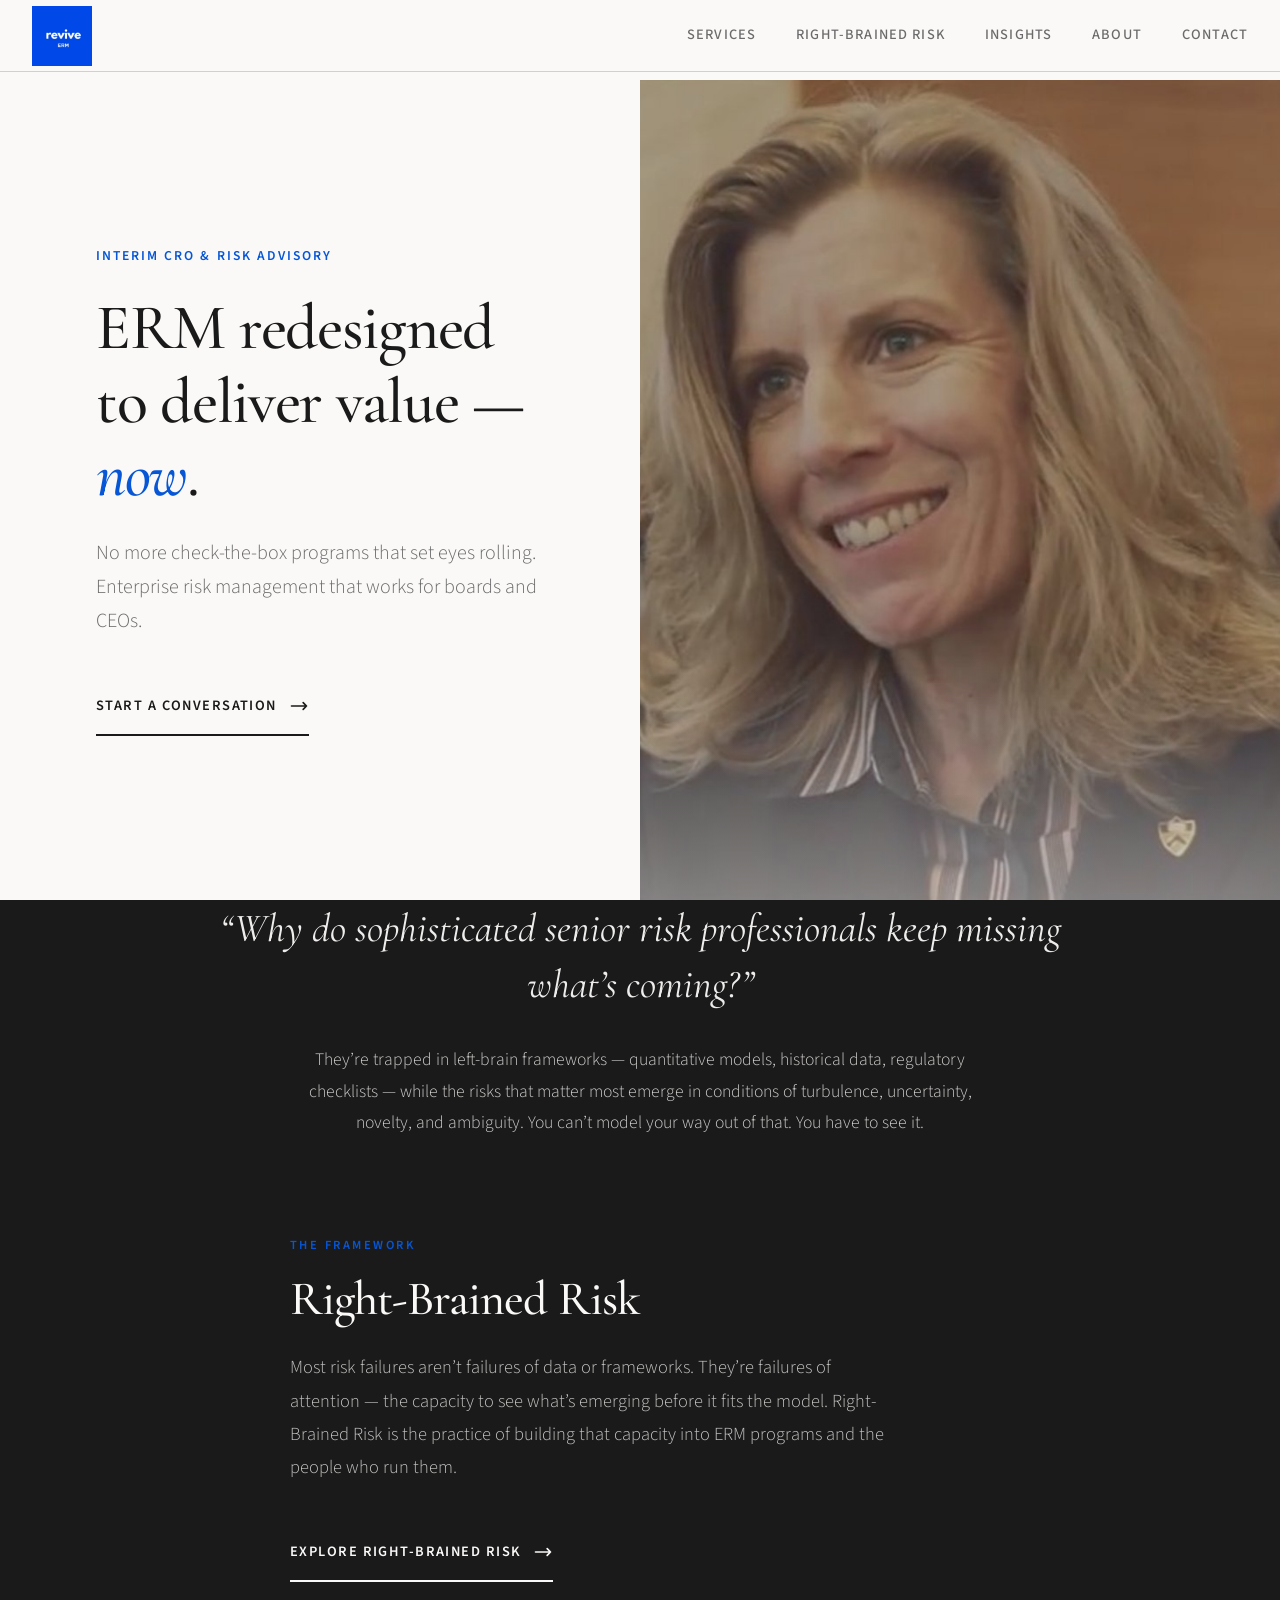
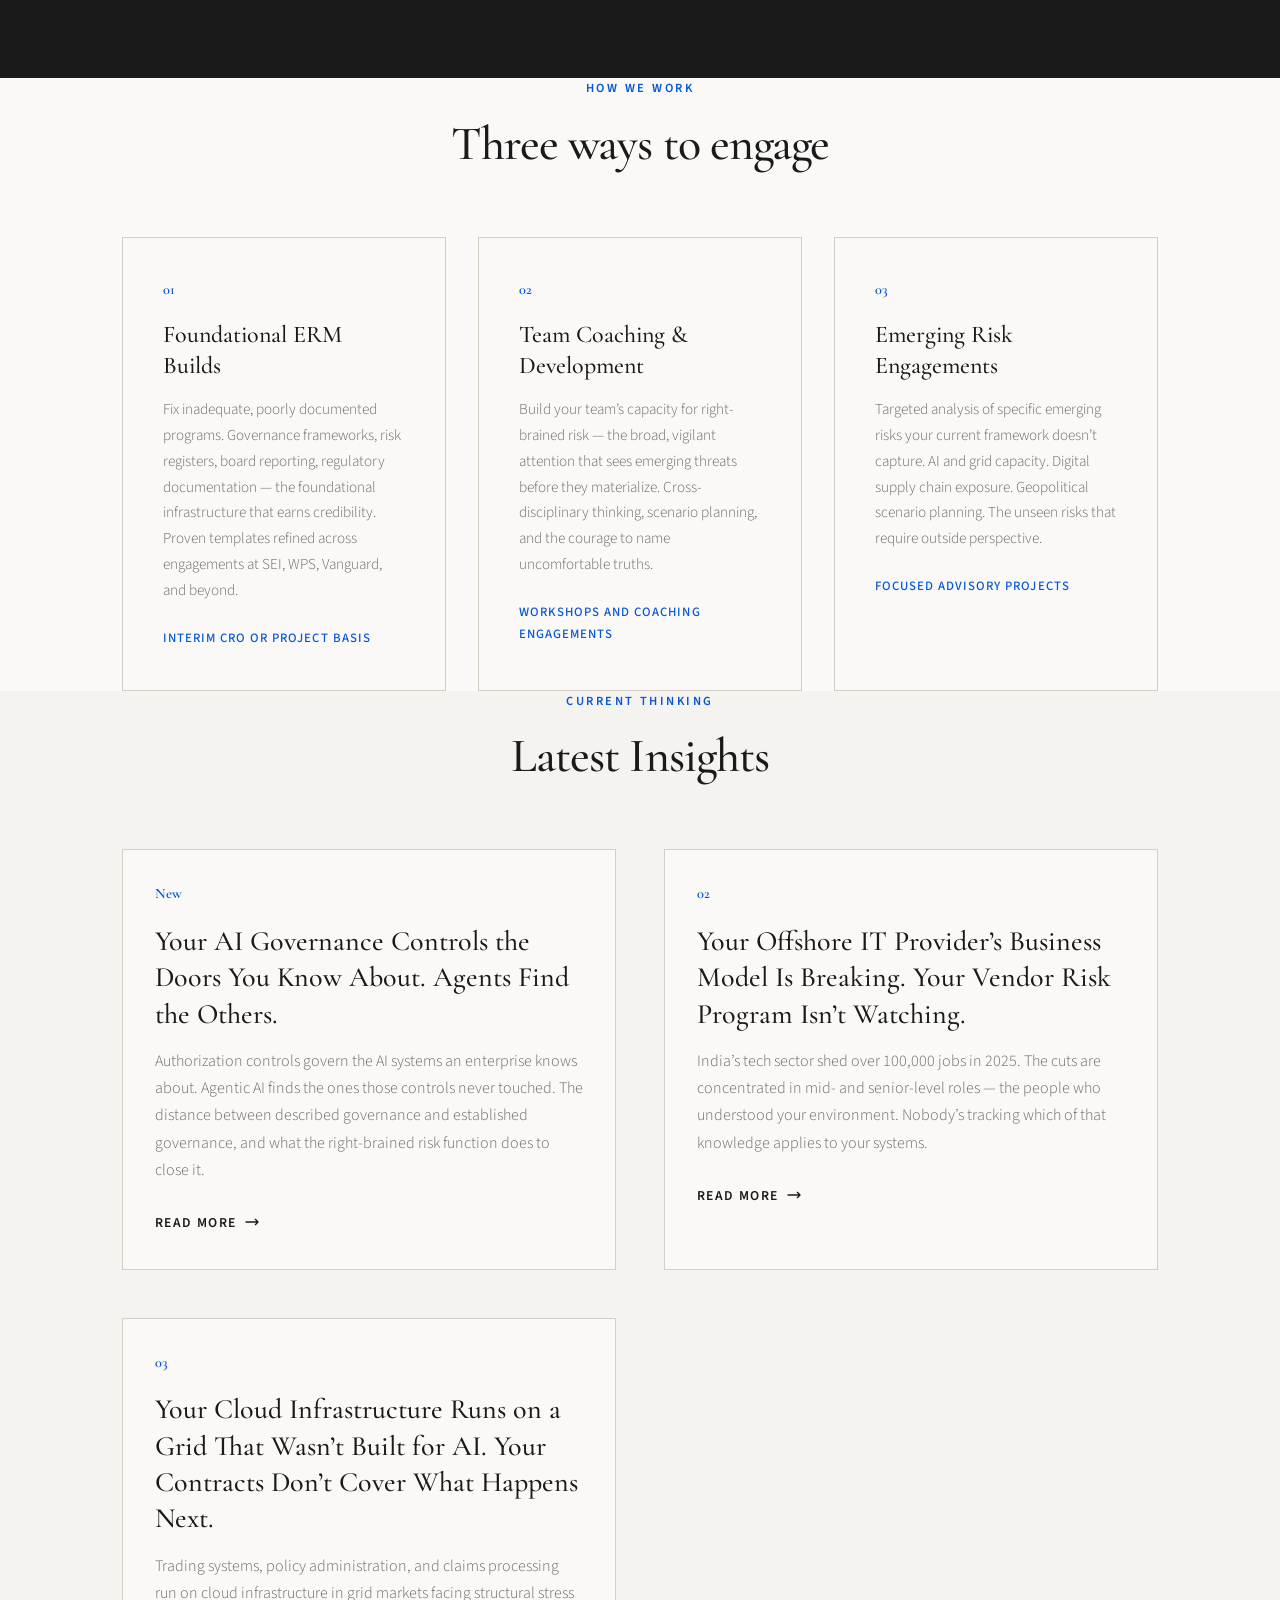
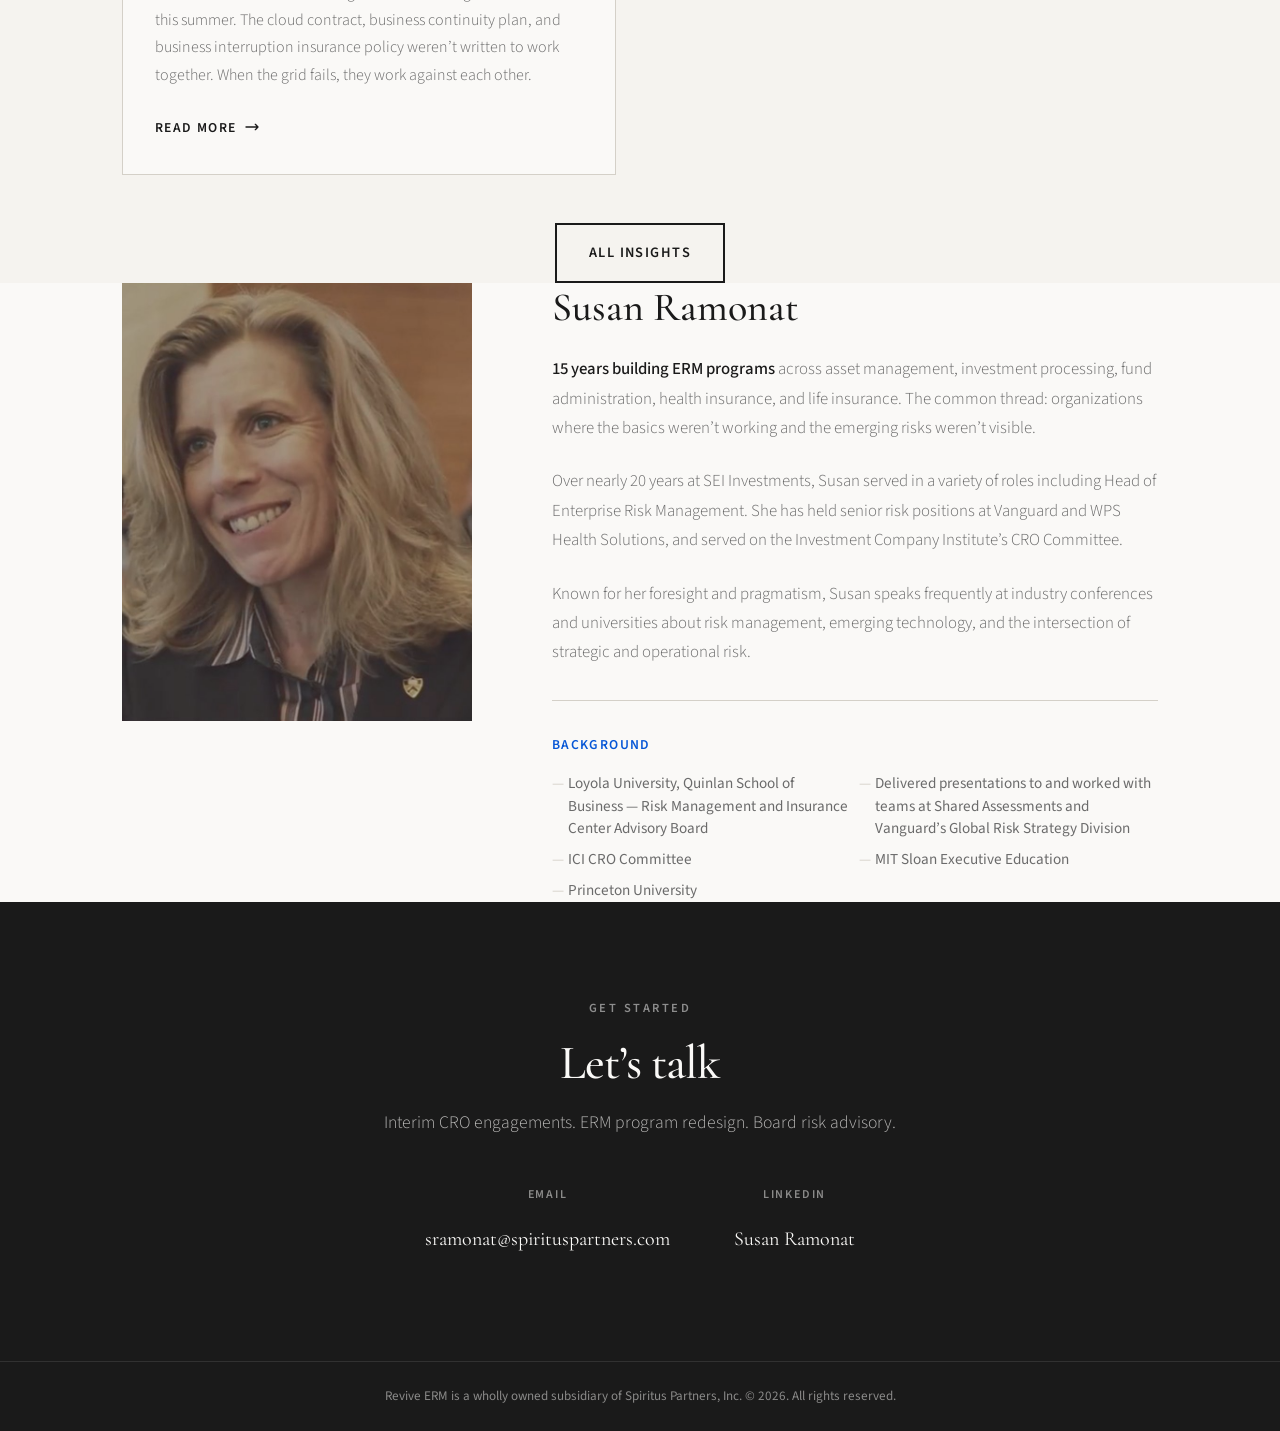
==== commit 8b832e35: "Swap featured insight to agentic-ai-governance; restore offshore-it as 02, grid-risk as 03" ====
--- a/index.html
+++ b/index.html
@@ -436,14 +436,20 @@
                 <h2 class="section-title">Latest Insights</h2>
             </div>
             <div class="topics-grid">
-                <a href="offshore-it-risk.html" class="topic-card featured">
-                    <p class="topic-number">01</p>
+                <a href="agentic-ai-governance.html" class="topic-card featured">
+                    <p class="topic-number">New</p>
+                    <h3 class="topic-title">Your AI Governance Controls the Doors You Know About. Agents Find the Others.</h3>
+                    <p class="topic-excerpt">Authorization controls govern the AI systems an enterprise knows about. Agentic AI finds the ones those controls never touched. The distance between described governance and established governance, and what the right-brained risk function does to close it.</p>
+                    <span class="topic-link">Read more <svg xmlns="http://www.w3.org/2000/svg" width="16" height="16" fill="none" viewBox="0 0 24 24" stroke="currentColor" stroke-width="2"><path stroke-linecap="round" stroke-linejoin="round" d="M17 8l4 4m0 0l-4 4m4-4H3" /></svg></span>
+                </a>
+                <a href="offshore-it-risk.html" class="topic-card">
+                    <p class="topic-number">02</p>
                     <h3 class="topic-title">Your Offshore IT Provider&#8217;s Business Model Is Breaking. Your Vendor Risk Program Isn&#8217;t Watching.</h3>
                     <p class="topic-excerpt">India&#8217;s tech sector shed over 100,000 jobs in 2025. The cuts are concentrated in mid- and senior-level roles &#8212; the people who understood your environment. Nobody&#8217;s tracking which of that knowledge applies to your systems.</p>
                     <span class="topic-link">Read more <svg xmlns="http://www.w3.org/2000/svg" width="16" height="16" fill="none" viewBox="0 0 24 24" stroke="currentColor" stroke-width="2"><path stroke-linecap="round" stroke-linejoin="round" d="M17 8l4 4m0 0l-4 4m4-4H3" /></svg></span>
                 </a>
                 <a href="grid-risk.html" class="topic-card">
-                    <p class="topic-number">02</p>
+                    <p class="topic-number">03</p>
                     <h3 class="topic-title">Your Cloud Infrastructure Runs on a Grid That Wasn&#8217;t Built for AI. Your Contracts Don&#8217;t Cover What Happens Next.</h3>
                     <p class="topic-excerpt">Trading systems, policy administration, and claims processing run on cloud infrastructure in grid markets facing structural stress this summer. The cloud contract, business continuity plan, and business interruption insurance policy weren&#8217;t written to work together. When the grid fails, they work against each other.</p>
                     <span class="topic-link">Read more <svg xmlns="http://www.w3.org/2000/svg" width="16" height="16" fill="none" viewBox="0 0 24 24" stroke="currentColor" stroke-width="2"><path stroke-linecap="round" stroke-linejoin="round" d="M17 8l4 4m0 0l-4 4m4-4H3" /></svg></span>
